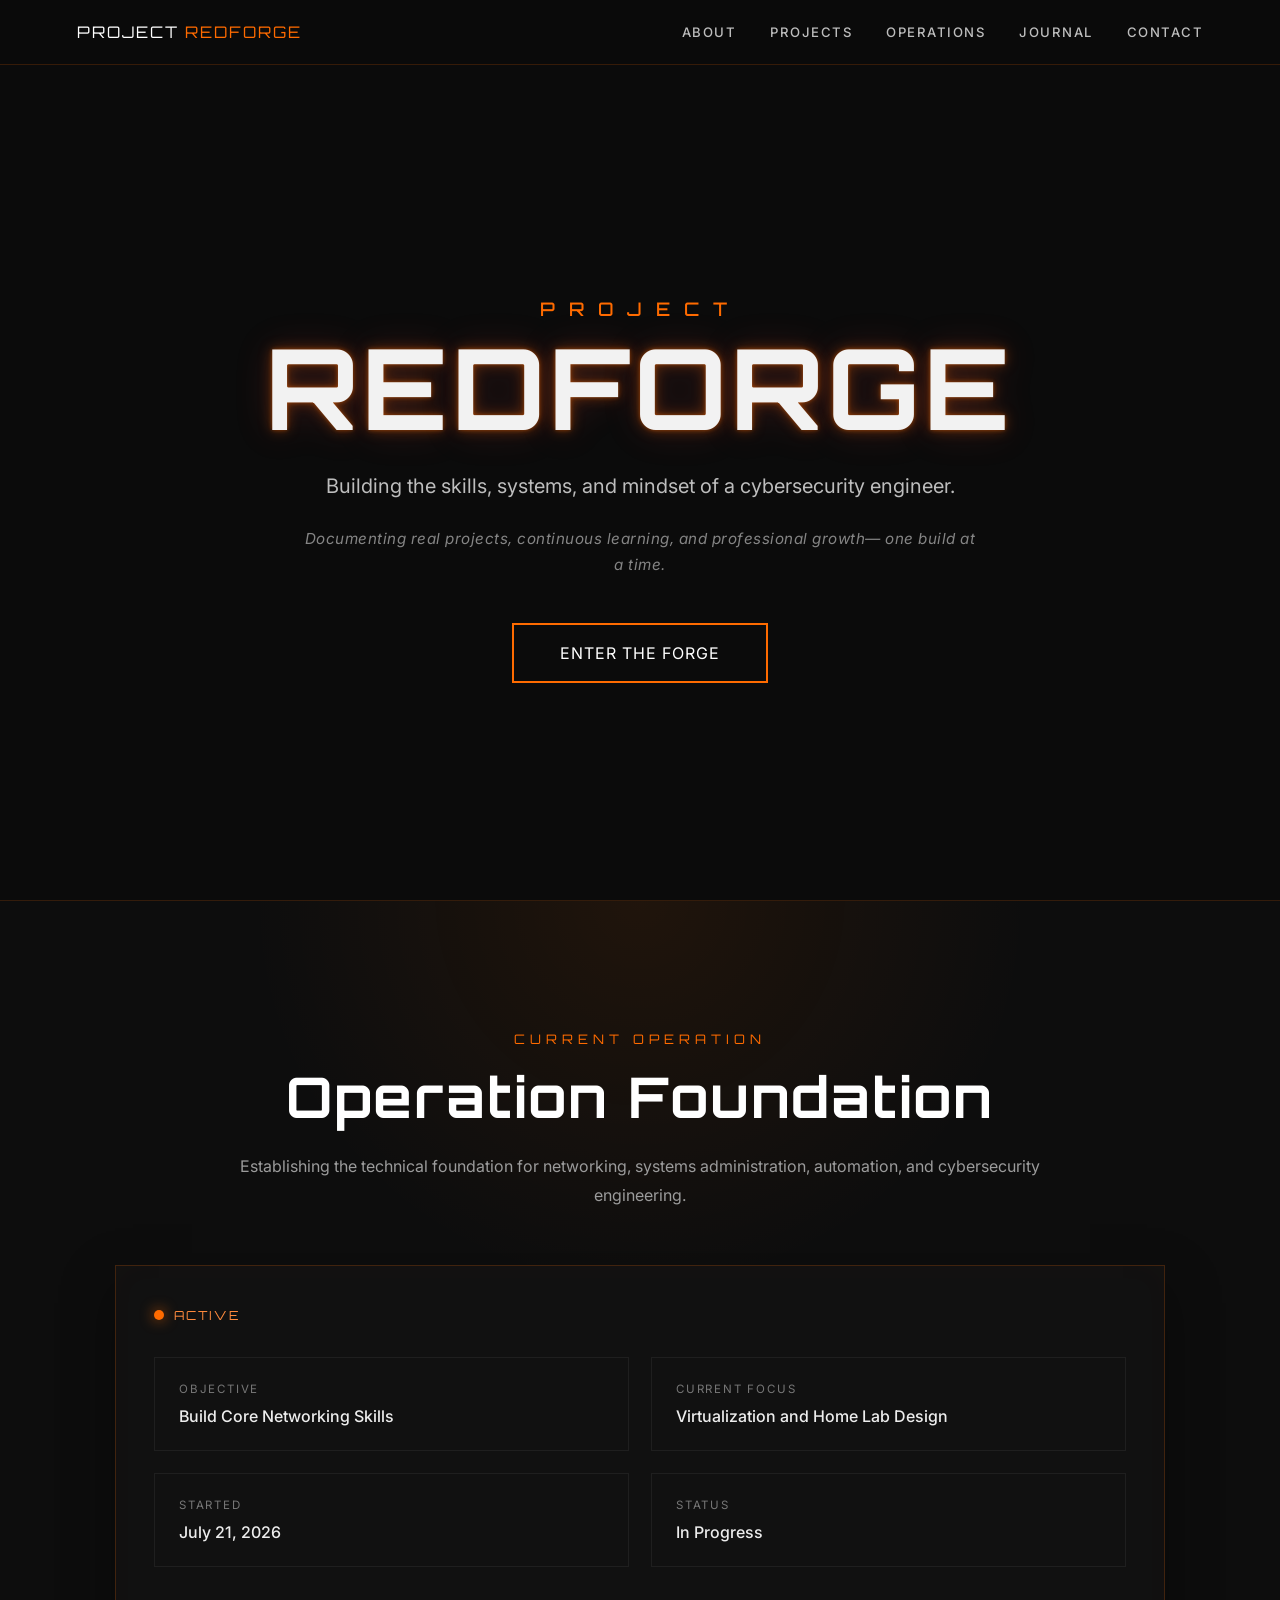
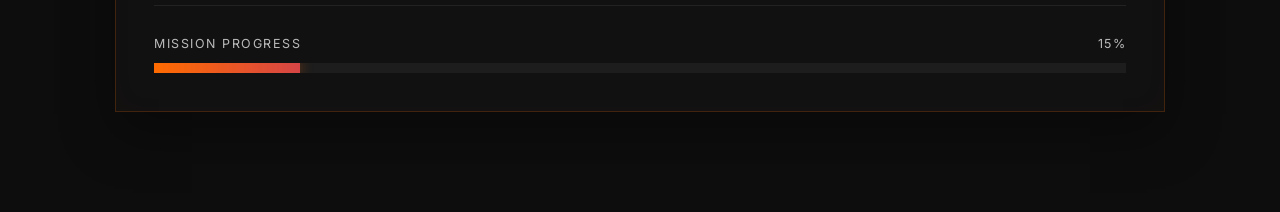
==== index.html @ 74561b8d "version 0.3 - Current Operation section" ====
<!DOCTYPE html>
<html lang="en">

<head>
    <meta charset="UTF-8">

    <meta name="viewport" content="width=device-width, initial-scale=1.0">

    <title>Project RedForge</title>

    <link rel="preconnect" href="https://fonts.googleapis.com">

    <link rel="preconnect" href="https://fonts.gstatic.com" crossorigin>

    <link
        href="https://fonts.googleapis.com/css2?family=Inter:wght@300;400;500;700&family=Orbitron:wght@500;700;900&display=swap"
        rel="stylesheet"
    >

    <link rel="stylesheet" href="style.css">
</head>

<body>

    <nav class="navbar">

        <a class="brand" href="#">
            PROJECT <span>REDFORGE</span>
        </a>

        <div class="nav-links">
            <a href="#about">ABOUT</a>
            <a href="#projects">PROJECTS</a>
            <a href="#operations">OPERATIONS</a>
            <a href="#journal">JOURNAL</a>
            <a href="#contact">CONTACT</a>
        </div>

    </nav>

    <section class="hero">

        <h3>PROJECT</h3>

        <h1>REDFORGE</h1>

        <p class="main-mission">
            Building the skills, systems, and mindset of a cybersecurity engineer.
        </p>

        <p class="sub-mission">
            Documenting real projects, continuous learning, and professional growth—
            one build at a time.
        </p>

        <a class="forge-button" href="#operations">
            ENTER THE FORGE
        </a>

    </section>

    <section class="operations-section" id="operations">

        <div class="section-heading">
            <p class="section-label">CURRENT OPERATION</p>
            <h2>Operation Foundation</h2>
            <p class="section-description">
                Establishing the technical foundation for networking, systems administration,
                automation, and cybersecurity engineering.
            </p>
        </div>

        <div class="operation-card">

            <div class="operation-status">
                <span class="status-dot"></span>
                <span>ACTIVE</span>
            </div>

            <div class="operation-grid">

                <div class="operation-item">
                    <span class="item-label">OBJECTIVE</span>
                    <strong>Build Core Networking Skills</strong>
                </div>

                <div class="operation-item">
                    <span class="item-label">CURRENT FOCUS</span>
                    <strong>Virtualization and Home Lab Design</strong>
                </div>

                <div class="operation-item">
                    <span class="item-label">STARTED</span>
                    <strong>July 21, 2026</strong>
                </div>

                <div class="operation-item">
                    <span class="item-label">STATUS</span>
                    <strong>In Progress</strong>
                </div>

            </div>

            <div class="progress-block">

                <div class="progress-header">
                    <span>MISSION PROGRESS</span>
                    <span>15%</span>
                </div>

                <div class="progress-track">
                    <div class="progress-fill"></div>
                </div>

            </div>

        </div>

    </section>

    <script src="script.js"></script>

</body>

</html>
---- style.css ----
* {
    margin: 0;
    padding: 0;
    box-sizing: border-box;
}

html {
    scroll-behavior: smooth;
}

body {
    background: #0b0b0b;
    color: white;
    font-family: 'Inter', sans-serif;
    overflow-x: hidden;
}

.navbar {
    position: fixed;
    top: 0;
    left: 0;
    width: 100%;
    padding: 22px 6%;
    display: flex;
    justify-content: space-between;
    align-items: center;
    background: rgba(11, 11, 11, 0.88);
    backdrop-filter: blur(14px);
    border-bottom: 1px solid rgba(255, 107, 0, 0.18);
    z-index: 999;
}

.brand {
    color: white;
    font-family: 'Orbitron', sans-serif;
    font-size: 1rem;
    letter-spacing: 2px;
    text-decoration: none;
}

.brand span {
    color: #ff6b00;
}

.nav-links {
    display: flex;
    gap: 34px;
}

.nav-links a {
    color: #bdbdbd;
    font-size: 0.82rem;
    font-weight: 500;
    letter-spacing: 1.5px;
    text-decoration: none;
    transition: color 0.3s ease;
}

.nav-links a:hover {
    color: #ff6b00;
}

.hero {
    min-height: 100vh;
    padding: 120px 20px 40px;
    display: flex;
    flex-direction: column;
    justify-content: center;
    align-items: center;
    text-align: center;
}

.hero h3 {
    margin-bottom: 10px;
    color: #ff6b00;
    font-family: 'Orbitron', sans-serif;
    font-weight: 500;
    letter-spacing: 14px;
}

.hero h1 {
    margin-bottom: 25px;
    color: #f2f2f2;
    font-family: 'Orbitron', sans-serif;
    font-size: clamp(4rem, 10vw, 7rem);
    line-height: 1;
    letter-spacing: 4px;
    text-shadow:
        0 0 4px rgba(255, 107, 0, 0.45),
        0 0 14px rgba(255, 107, 0, 0.35),
        0 0 36px rgba(214, 69, 69, 0.22);
}

.main-mission {
    width: 700px;
    max-width: 90%;
    margin-bottom: 22px;
    color: #bdbdbd;
    font-size: 1.25rem;
    line-height: 1.8;
}

.sub-mission {
    width: 680px;
    max-width: 90%;
    margin-bottom: 45px;
    color: #858585;
    font-size: 0.95rem;
    font-style: italic;
    line-height: 1.7;
    letter-spacing: 0.5px;
}

.forge-button {
    padding: 18px 46px;
    background: transparent;
    border: 2px solid #ff6b00;
    color: white;
    font-size: 1rem;
    letter-spacing: 1px;
    text-decoration: none;
    transition:
        background 0.35s ease,
        color 0.35s ease,
        transform 0.35s ease,
        box-shadow 0.35s ease;
}

.forge-button:hover {
    background: #ff6b00;
    color: black;
    transform: translateY(-3px);
    box-shadow: 0 0 18px rgba(255, 107, 0, 0.45);
}

.hero h3,
.hero h1,
.main-mission,
.sub-mission,
.forge-button {
    opacity: 0;
    transform: translateY(22px);
    animation: fadeInUp 0.8s ease forwards;
}

.hero h3 {
    animation-delay: 0.15s;
}

.hero h1 {
    animation-delay: 0.35s;
}

.main-mission {
    animation-delay: 0.55s;
}

.sub-mission {
    animation-delay: 0.7s;
}

.forge-button {
    animation-delay: 0.85s;
}

.operations-section {
    min-height: 100vh;
    padding: 130px 8% 100px;
    background:
        radial-gradient(circle at top center, rgba(255, 107, 0, 0.08), transparent 35%),
        #0d0d0d;
    border-top: 1px solid rgba(255, 107, 0, 0.16);
}

.section-heading {
    max-width: 800px;
    margin: 0 auto 55px;
    text-align: center;
}

.section-label {
    margin-bottom: 14px;
    color: #ff6b00;
    font-family: 'Orbitron', sans-serif;
    font-size: 0.82rem;
    letter-spacing: 5px;
}

.section-heading h2 {
    margin-bottom: 20px;
    font-family: 'Orbitron', sans-serif;
    font-size: clamp(2rem, 5vw, 3.5rem);
    letter-spacing: 2px;
}

.section-description {
    color: #9b9b9b;
    font-size: 1rem;
    line-height: 1.8;
}

.operation-card {
    max-width: 1050px;
    margin: 0 auto;
    padding: 38px;
    background: rgba(18, 18, 18, 0.92);
    border: 1px solid rgba(255, 107, 0, 0.2);
    box-shadow:
        0 20px 50px rgba(0, 0, 0, 0.35),
        inset 0 0 30px rgba(255, 107, 0, 0.02);
}

.operation-status {
    display: inline-flex;
    align-items: center;
    gap: 10px;
    margin-bottom: 34px;
    color: #ff8a3d;
    font-family: 'Orbitron', sans-serif;
    font-size: 0.78rem;
    letter-spacing: 2px;
}

.status-dot {
    width: 10px;
    height: 10px;
    background: #ff6b00;
    border-radius: 50%;
    box-shadow: 0 0 14px rgba(255, 107, 0, 0.8);
}

.operation-grid {
    display: grid;
    grid-template-columns: repeat(2, 1fr);
    gap: 22px;
    margin-bottom: 38px;
}

.operation-item {
    padding: 24px;
    background: #111111;
    border: 1px solid rgba(255, 255, 255, 0.06);
}

.item-label {
    display: block;
    margin-bottom: 10px;
    color: #777777;
    font-size: 0.72rem;
    letter-spacing: 1.8px;
}

.operation-item strong {
    color: #ededed;
    font-size: 1rem;
    font-weight: 500;
}

.progress-block {
    padding-top: 30px;
    border-top: 1px solid rgba(255, 255, 255, 0.07);
}

.progress-header {
    margin-bottom: 12px;
    display: flex;
    justify-content: space-between;
    color: #bbbbbb;
    font-size: 0.78rem;
    letter-spacing: 1.5px;
}

.progress-track {
    height: 10px;
    background: #1d1d1d;
    overflow: hidden;
}

.progress-fill {
    width: 15%;
    height: 100%;
    background: linear-gradient(90deg, #ff6b00, #d64545);
    box-shadow: 0 0 14px rgba(255, 107, 0, 0.45);
}

@keyframes fadeInUp {
    to {
        opacity: 1;
        transform: translateY(0);
    }
}

@media (max-width: 760px) {
    .navbar {
        padding: 18px 24px;
    }

    .nav-links {
        display: none;
    }

    .hero h3 {
        letter-spacing: 8px;
    }

    .hero h1 {
        font-size: clamp(3rem, 17vw, 5rem);
        letter-spacing: 2px;
    }

    .main-mission {
        font-size: 1.05rem;
    }

    .sub-mission {
        font-size: 0.88rem;
    }

    .operations-section {
        padding: 110px 22px 80px;
    }

    .operation-card {
        padding: 24px;
    }

    .operation-grid {
        grid-template-columns: 1fr;
    }
}
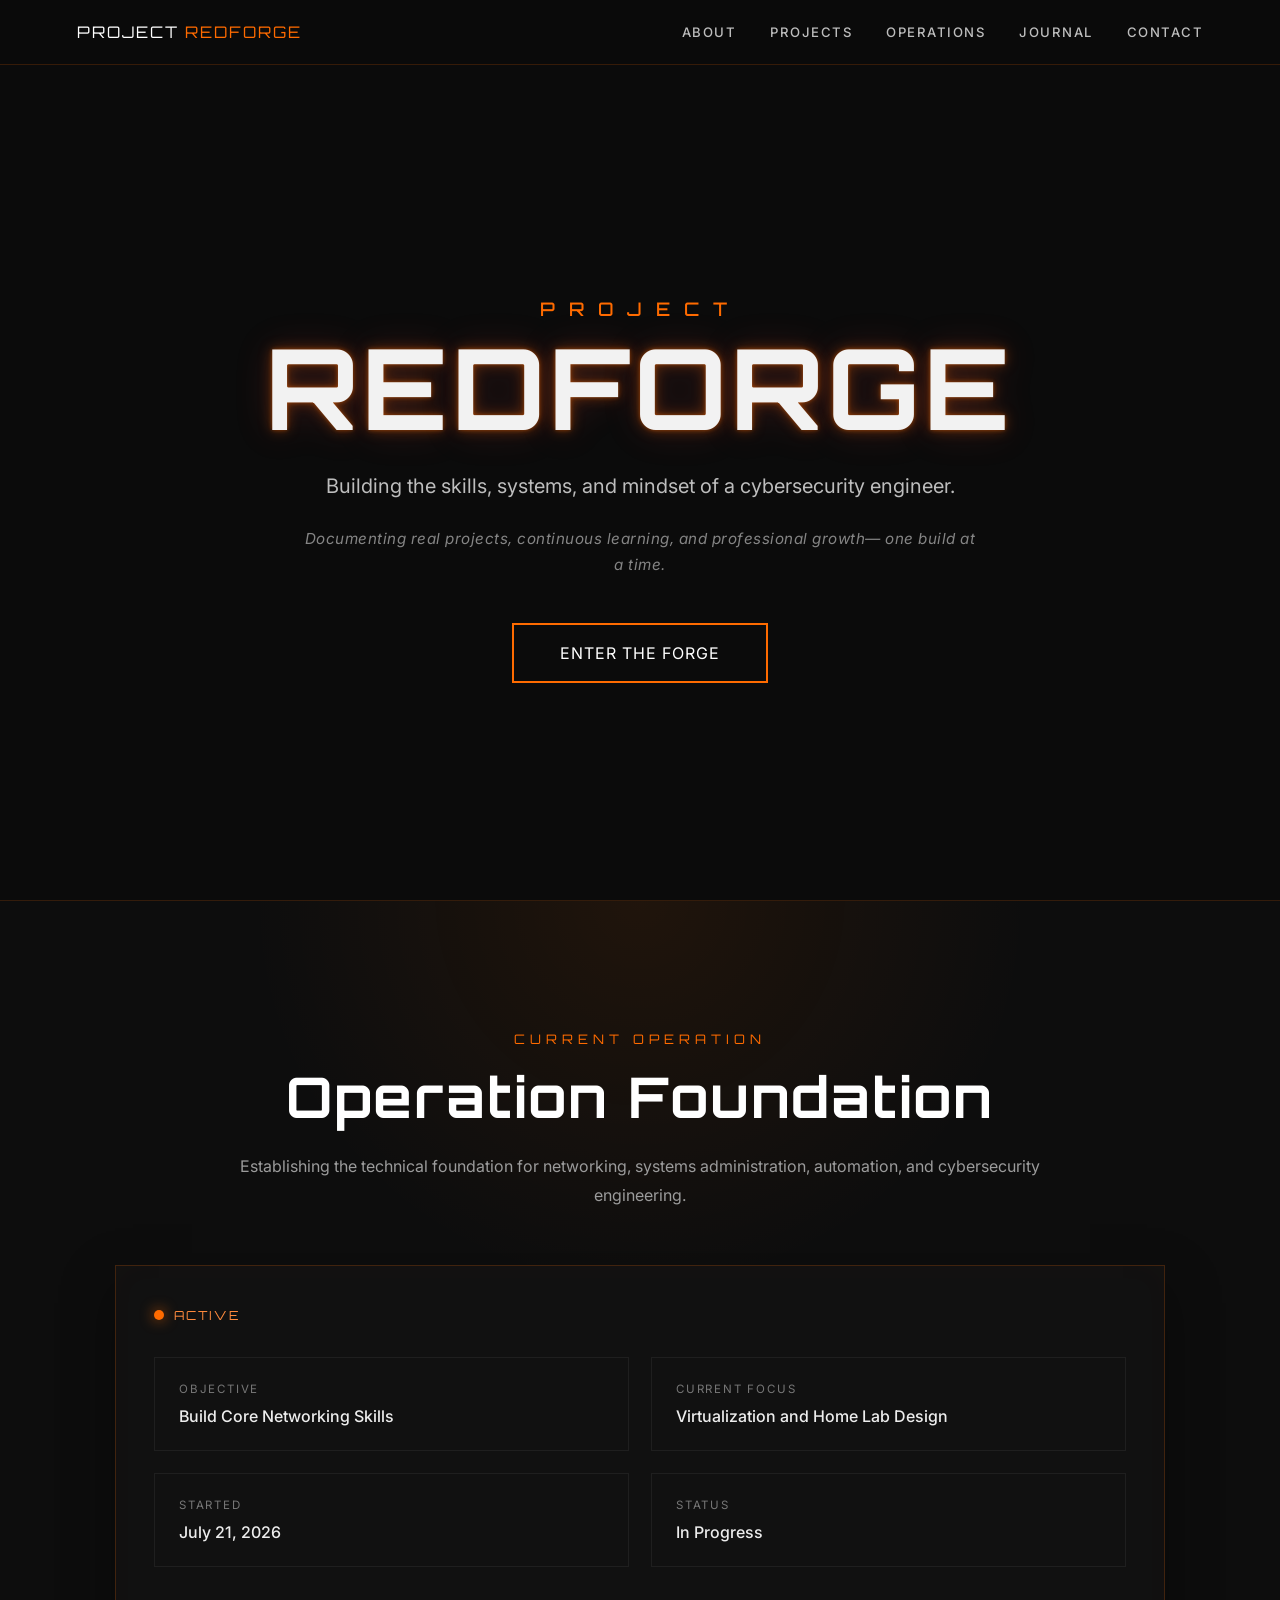
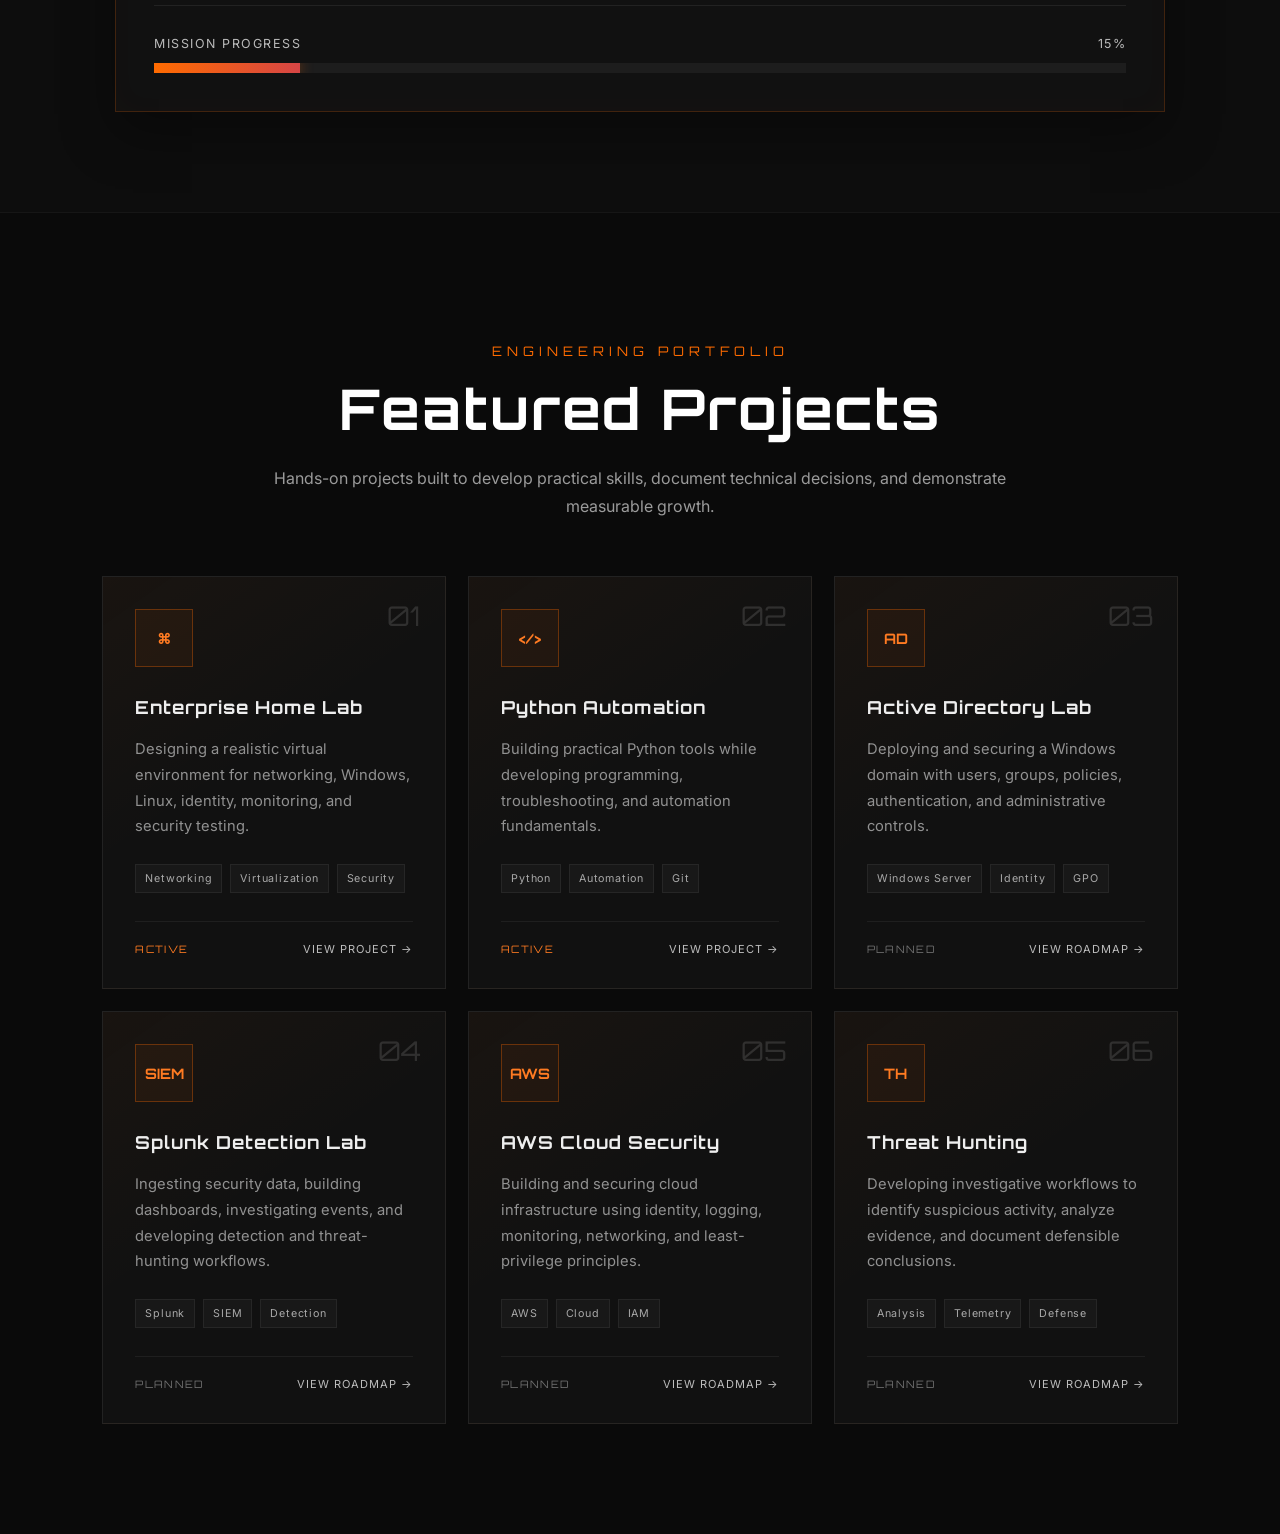
==== commit 8b5da8ed: "version 0.4 - Featured Projects" ====
--- a/index.html
+++ b/index.html
@@ -63,7 +63,9 @@
 
         <div class="section-heading">
             <p class="section-label">CURRENT OPERATION</p>
+
             <h2>Operation Foundation</h2>
+
             <p class="section-description">
                 Establishing the technical foundation for networking, systems administration,
                 automation, and cybersecurity engineering.
@@ -118,6 +120,181 @@
 
     </section>
 
+    <section class="projects-section" id="projects">
+
+        <div class="section-heading">
+            <p class="section-label">ENGINEERING PORTFOLIO</p>
+
+            <h2>Featured Projects</h2>
+
+            <p class="section-description">
+                Hands-on projects built to develop practical skills, document technical
+                decisions, and demonstrate measurable growth.
+            </p>
+        </div>
+
+        <div class="project-grid">
+
+            <article class="project-card">
+
+                <span class="project-number">01</span>
+
+                <div class="project-icon">⌘</div>
+
+                <h3>Enterprise Home Lab</h3>
+
+                <p>
+                    Designing a realistic virtual environment for networking, Windows,
+                    Linux, identity, monitoring, and security testing.
+                </p>
+
+                <div class="project-tags">
+                    <span>Networking</span>
+                    <span>Virtualization</span>
+                    <span>Security</span>
+                </div>
+
+                <div class="project-footer">
+                    <span class="project-status active">ACTIVE</span>
+                    <a href="#">VIEW PROJECT →</a>
+                </div>
+
+            </article>
+
+            <article class="project-card">
+
+                <span class="project-number">02</span>
+
+                <div class="project-icon">&lt;/&gt;</div>
+
+                <h3>Python Automation</h3>
+
+                <p>
+                    Building practical Python tools while developing programming,
+                    troubleshooting, and automation fundamentals.
+                </p>
+
+                <div class="project-tags">
+                    <span>Python</span>
+                    <span>Automation</span>
+                    <span>Git</span>
+                </div>
+
+                <div class="project-footer">
+                    <span class="project-status active">ACTIVE</span>
+                    <a href="#">VIEW PROJECT →</a>
+                </div>
+
+            </article>
+
+            <article class="project-card">
+
+                <span class="project-number">03</span>
+
+                <div class="project-icon">AD</div>
+
+                <h3>Active Directory Lab</h3>
+
+                <p>
+                    Deploying and securing a Windows domain with users, groups,
+                    policies, authentication, and administrative controls.
+                </p>
+
+                <div class="project-tags">
+                    <span>Windows Server</span>
+                    <span>Identity</span>
+                    <span>GPO</span>
+                </div>
+
+                <div class="project-footer">
+                    <span class="project-status planned">PLANNED</span>
+                    <a href="#">VIEW ROADMAP →</a>
+                </div>
+
+            </article>
+
+            <article class="project-card">
+
+                <span class="project-number">04</span>
+
+                <div class="project-icon">SIEM</div>
+
+                <h3>Splunk Detection Lab</h3>
+
+                <p>
+                    Ingesting security data, building dashboards, investigating events,
+                    and developing detection and threat-hunting workflows.
+                </p>
+
+                <div class="project-tags">
+                    <span>Splunk</span>
+                    <span>SIEM</span>
+                    <span>Detection</span>
+                </div>
+
+                <div class="project-footer">
+                    <span class="project-status planned">PLANNED</span>
+                    <a href="#">VIEW ROADMAP →</a>
+                </div>
+
+            </article>
+
+            <article class="project-card">
+
+                <span class="project-number">05</span>
+
+                <div class="project-icon">AWS</div>
+
+                <h3>AWS Cloud Security</h3>
+
+                <p>
+                    Building and securing cloud infrastructure using identity,
+                    logging, monitoring, networking, and least-privilege principles.
+                </p>
+
+                <div class="project-tags">
+                    <span>AWS</span>
+                    <span>Cloud</span>
+                    <span>IAM</span>
+                </div>
+
+                <div class="project-footer">
+                    <span class="project-status planned">PLANNED</span>
+                    <a href="#">VIEW ROADMAP →</a>
+                </div>
+
+            </article>
+
+            <article class="project-card">
+
+                <span class="project-number">06</span>
+
+                <div class="project-icon">TH</div>
+
+                <h3>Threat Hunting</h3>
+
+                <p>
+                    Developing investigative workflows to identify suspicious activity,
+                    analyze evidence, and document defensible conclusions.
+                </p>
+
+                <div class="project-tags">
+                    <span>Analysis</span>
+                    <span>Telemetry</span>
+                    <span>Defense</span>
+                </div>
+
+                <div class="project-footer">
+                    <span class="project-status planned">PLANNED</span>
+                    <a href="#">VIEW ROADMAP →</a>
+                </div>
+
+            </article>
+
+        </div>
+
+    </section>
+
     <script src="script.js"></script>
 
 </body>
--- a/style.css
+++ b/style.css
@@ -327,4 +327,171 @@
     .operation-grid {
         grid-template-columns: 1fr;
     }
+}.projects-section {
+    min-height: 100vh;
+    padding: 130px 8% 110px;
+    background: #0a0a0a;
+    border-top: 1px solid rgba(255, 255, 255, 0.05);
+}
+
+.project-grid {
+    max-width: 1250px;
+    margin: 0 auto;
+    display: grid;
+    grid-template-columns: repeat(3, 1fr);
+    gap: 22px;
+}
+
+.project-card {
+    position: relative;
+    min-height: 390px;
+    padding: 32px;
+    display: flex;
+    flex-direction: column;
+    background:
+        linear-gradient(
+            145deg,
+            rgba(255, 107, 0, 0.035),
+            transparent 45%
+        ),
+        #111111;
+    border: 1px solid rgba(255, 255, 255, 0.07);
+    overflow: hidden;
+    transition:
+        transform 0.35s ease,
+        border-color 0.35s ease,
+        box-shadow 0.35s ease;
+}
+
+.project-card::before {
+    content: "";
+    position: absolute;
+    top: 0;
+    left: 0;
+    width: 0;
+    height: 2px;
+    background: linear-gradient(90deg, #ff6b00, #d64545);
+    transition: width 0.4s ease;
+}
+
+.project-card:hover {
+    transform: translateY(-7px);
+    border-color: rgba(255, 107, 0, 0.32);
+    box-shadow: 0 24px 55px rgba(0, 0, 0, 0.38);
+}
+
+.project-card:hover::before {
+    width: 100%;
+}
+
+.project-number {
+    position: absolute;
+    top: 22px;
+    right: 24px;
+    color: rgba(255, 255, 255, 0.13);
+    font-family: 'Orbitron', sans-serif;
+    font-size: 1.7rem;
+}
+
+.project-icon {
+    width: 58px;
+    height: 58px;
+    margin-bottom: 28px;
+    display: flex;
+    justify-content: center;
+    align-items: center;
+    color: #ff7b22;
+    font-family: 'Orbitron', sans-serif;
+    font-size: 0.9rem;
+    font-weight: 700;
+    border: 1px solid rgba(255, 107, 0, 0.32);
+    background: rgba(255, 107, 0, 0.055);
+}
+
+.project-card h3 {
+    margin-bottom: 16px;
+    color: #eeeeee;
+    font-family: 'Orbitron', sans-serif;
+    font-size: 1.12rem;
+    line-height: 1.45;
+    letter-spacing: 1px;
+}
+
+.project-card p {
+    margin-bottom: 24px;
+    color: #919191;
+    font-size: 0.92rem;
+    line-height: 1.75;
+}
+
+.project-tags {
+    margin-bottom: 28px;
+    display: flex;
+    flex-wrap: wrap;
+    gap: 8px;
+}
+
+.project-tags span {
+    padding: 7px 9px;
+    color: #a9a9a9;
+    background: #181818;
+    border: 1px solid rgba(255, 255, 255, 0.06);
+    font-size: 0.67rem;
+    letter-spacing: 0.8px;
+}
+
+.project-footer {
+    margin-top: auto;
+    padding-top: 20px;
+    display: flex;
+    justify-content: space-between;
+    align-items: center;
+    border-top: 1px solid rgba(255, 255, 255, 0.06);
+}
+
+.project-status {
+    font-family: 'Orbitron', sans-serif;
+    font-size: 0.64rem;
+    letter-spacing: 1.3px;
+}
+
+.project-status.active {
+    color: #ff7b22;
+}
+
+.project-status.planned {
+    color: #707070;
+}
+
+.project-footer a {
+    color: #bdbdbd;
+    font-size: 0.69rem;
+    letter-spacing: 1px;
+    text-decoration: none;
+    transition: color 0.3s ease;
+}
+
+.project-footer a:hover {
+    color: #ff6b00;
+}
+
+@media (max-width: 1050px) {
+    .project-grid {
+        grid-template-columns: repeat(2, 1fr);
+    }
+}
+
+@media (max-width: 680px) {
+    .projects-section {
+        padding: 105px 22px 80px;
+    }
+
+    .project-grid {
+        grid-template-columns: 1fr;
+    }
+
+    .project-card {
+        min-height: 360px;
+        padding: 27px;
+    }
 }
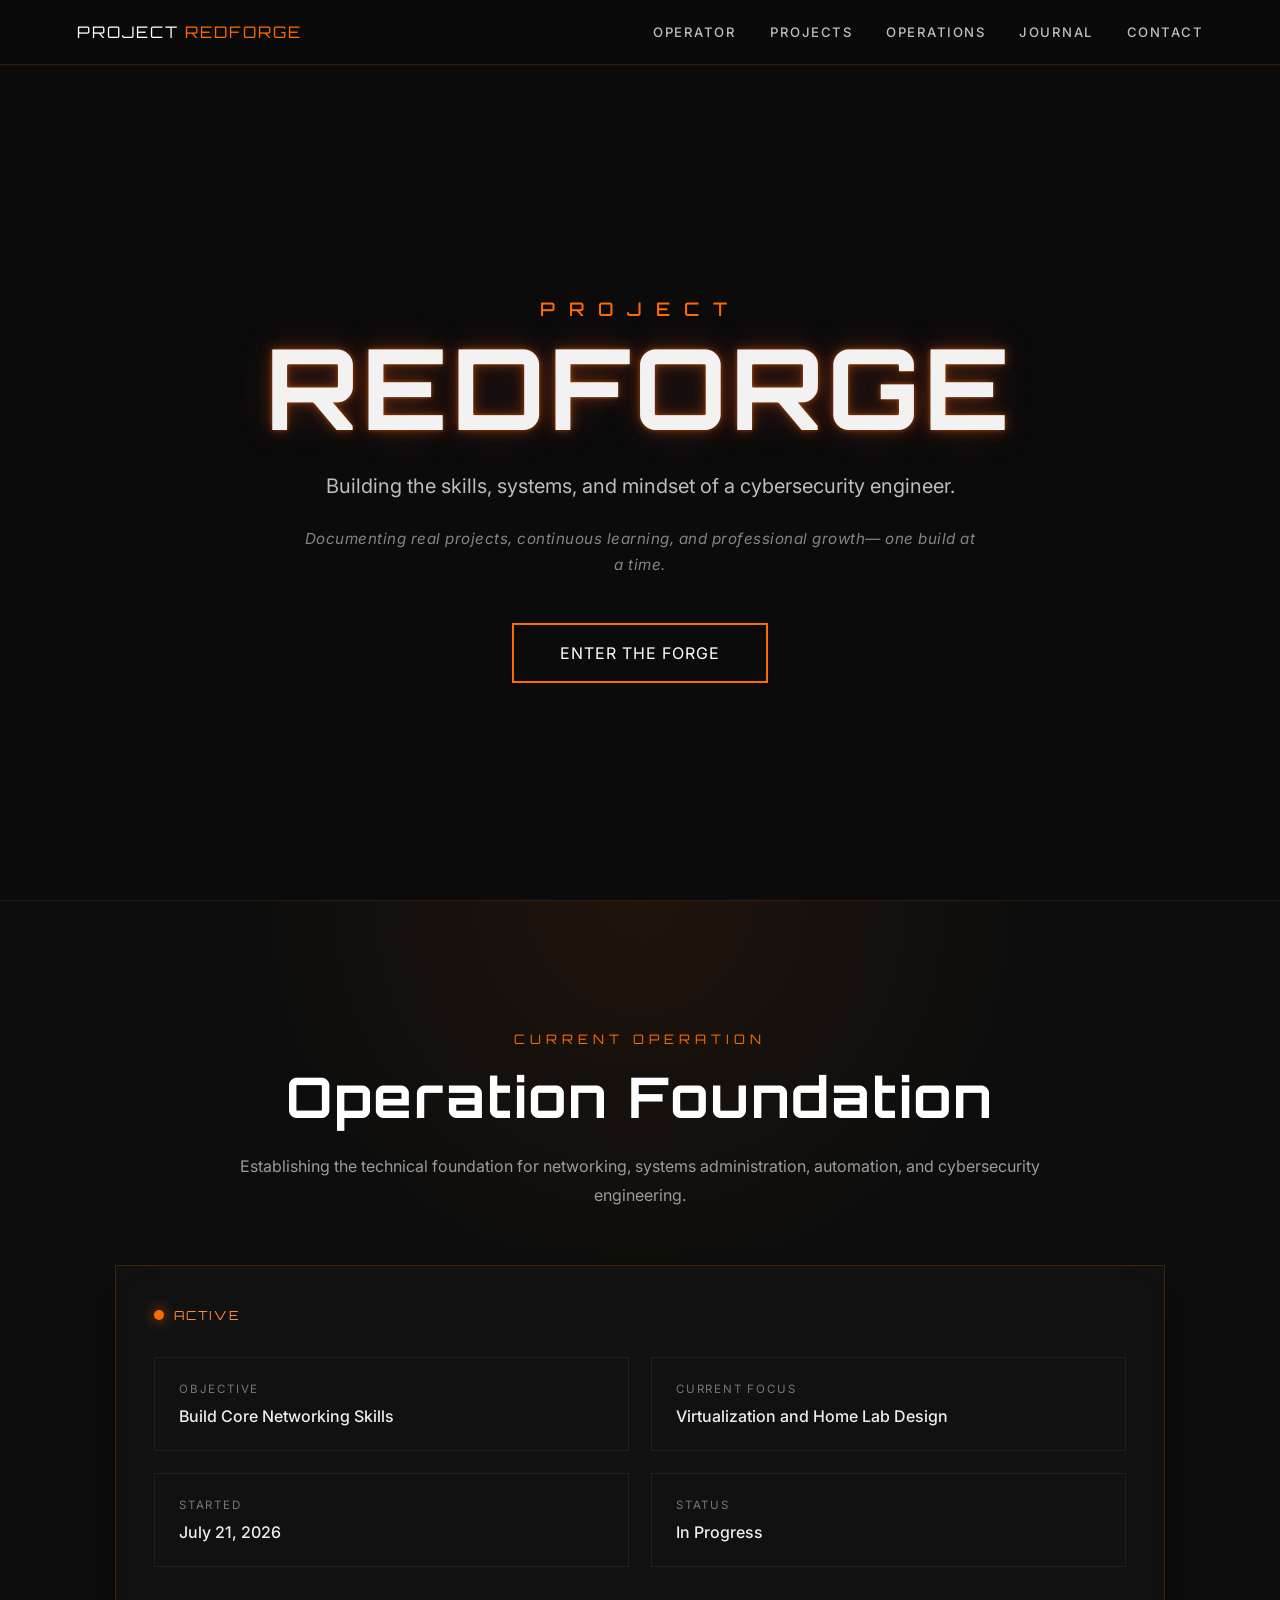
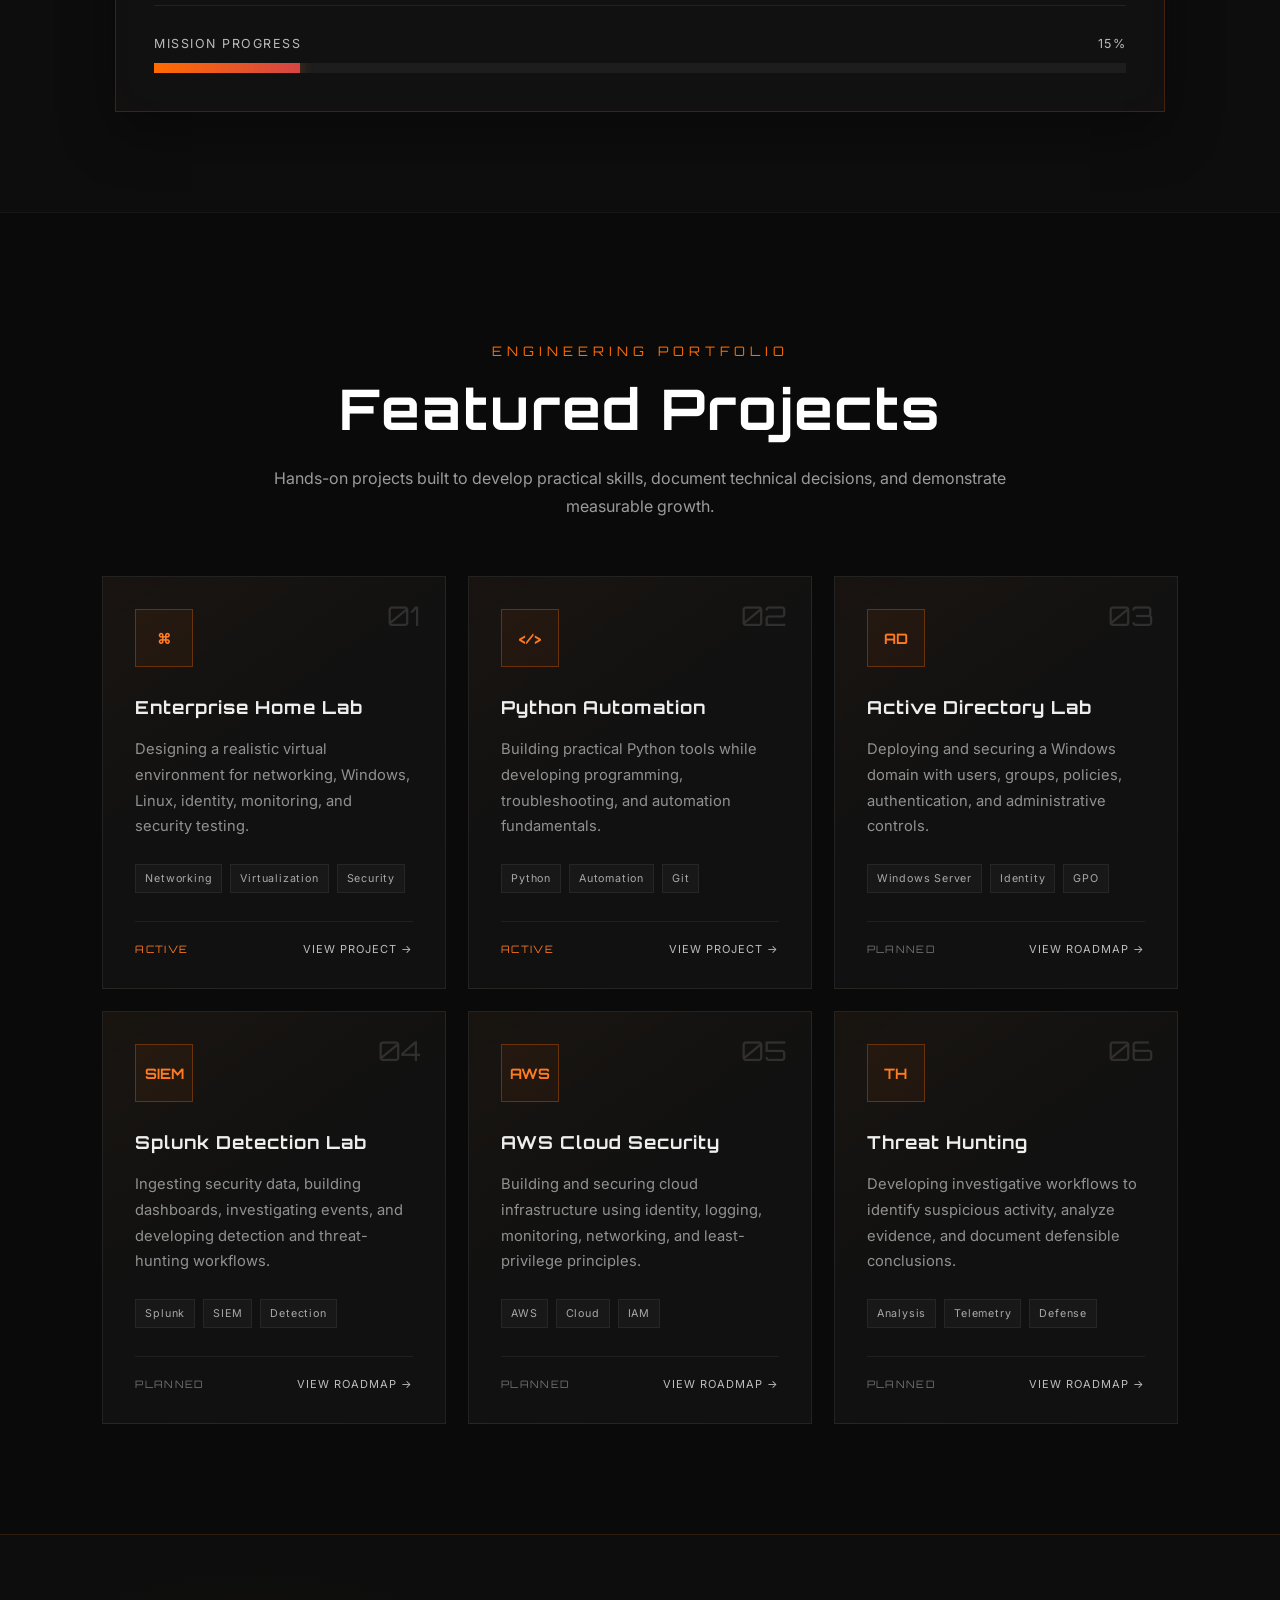
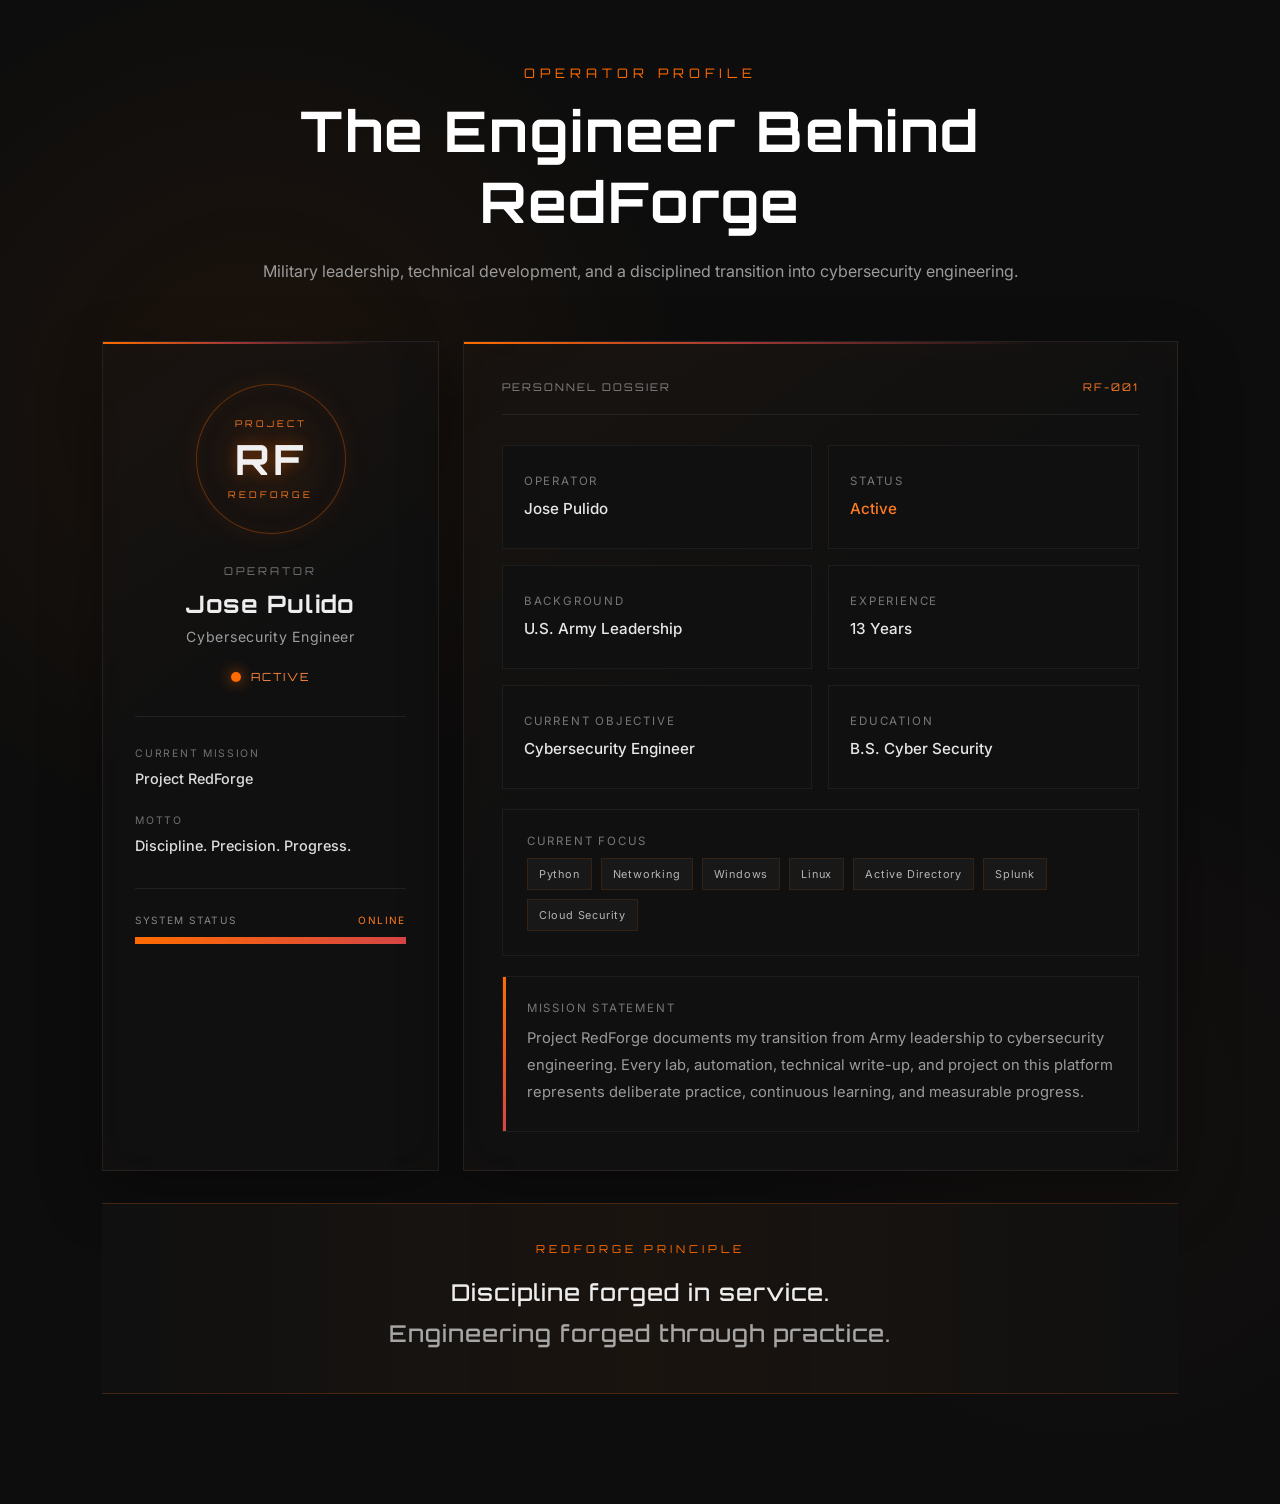
==== commit 48fc74fd: "feat: add operator profile dashboard" ====
--- a/index.html
+++ b/index.html
@@ -29,7 +29,7 @@
         </a>
 
         <div class="nav-links">
-            <a href="#about">ABOUT</a>
+            <a href="#operator">OPERATOR</a>
             <a href="#projects">PROJECTS</a>
             <a href="#operations">OPERATIONS</a>
             <a href="#journal">JOURNAL</a>
@@ -295,6 +295,156 @@
 
     </section>
 
+    <section class="operator-section" id="operator">
+
+        <div class="section-heading">
+            <p class="section-label">OPERATOR PROFILE</p>
+
+            <h2>The Engineer Behind RedForge</h2>
+
+            <p class="section-description">
+                Military leadership, technical development, and a disciplined transition
+                into cybersecurity engineering.
+            </p>
+        </div>
+
+        <div class="operator-dashboard">
+
+            <aside class="operator-identity">
+
+                <div class="operator-emblem">
+                    <span class="emblem-project">PROJECT</span>
+                    <strong>RF</strong>
+                    <span class="emblem-name">REDFORGE</span>
+                </div>
+
+                <p class="operator-designation">OPERATOR</p>
+
+                <h3>Jose Pulido</h3>
+
+                <p class="operator-role">
+                    Cybersecurity Engineer
+                </p>
+
+                <div class="operator-active-status">
+                    <span class="status-dot"></span>
+                    <span>ACTIVE</span>
+                </div>
+
+                <div class="identity-divider"></div>
+
+                <div class="identity-detail">
+                    <span>CURRENT MISSION</span>
+                    <strong>Project RedForge</strong>
+                </div>
+
+                <div class="identity-detail">
+                    <span>MOTTO</span>
+                    <strong>Discipline. Precision. Progress.</strong>
+                </div>
+
+                <div class="system-status">
+
+                    <div class="system-status-header">
+                        <span>SYSTEM STATUS</span>
+                        <span>ONLINE</span>
+                    </div>
+
+                    <div class="system-status-track">
+                        <div class="system-status-fill"></div>
+                    </div>
+
+                </div>
+
+            </aside>
+
+            <div class="operator-dossier">
+
+                <div class="dossier-header">
+                    <span>PERSONNEL DOSSIER</span>
+                    <span>RF-001</span>
+                </div>
+
+                <div class="dossier-grid">
+
+                    <div class="dossier-item">
+                        <span class="item-label">OPERATOR</span>
+                        <strong>Jose Pulido</strong>
+                    </div>
+
+                    <div class="dossier-item">
+                        <span class="item-label">STATUS</span>
+                        <strong class="active-text">Active</strong>
+                    </div>
+
+                    <div class="dossier-item">
+                        <span class="item-label">BACKGROUND</span>
+                        <strong>U.S. Army Leadership</strong>
+                    </div>
+
+                    <div class="dossier-item">
+                        <span class="item-label">EXPERIENCE</span>
+                        <strong>13 Years</strong>
+                    </div>
+
+                    <div class="dossier-item">
+                        <span class="item-label">CURRENT OBJECTIVE</span>
+                        <strong>Cybersecurity Engineer</strong>
+                    </div>
+
+                    <div class="dossier-item">
+                        <span class="item-label">EDUCATION</span>
+                        <strong>B.S. Cyber Security</strong>
+                    </div>
+
+                </div>
+
+                <div class="operator-focus">
+
+                    <span class="item-label">CURRENT FOCUS</span>
+
+                    <div class="focus-tags">
+                        <span>Python</span>
+                        <span>Networking</span>
+                        <span>Windows</span>
+                        <span>Linux</span>
+                        <span>Active Directory</span>
+                        <span>Splunk</span>
+                        <span>Cloud Security</span>
+                    </div>
+
+                </div>
+
+                <div class="mission-statement">
+
+                    <span class="item-label">MISSION STATEMENT</span>
+
+                    <p>
+                        Project RedForge documents my transition from Army leadership
+                        to cybersecurity engineering. Every lab, automation, technical
+                        write-up, and project on this platform represents deliberate
+                        practice, continuous learning, and measurable progress.
+                    </p>
+
+                </div>
+
+            </div>
+
+        </div>
+
+        <div class="redforge-principle">
+
+            <p>REDFORGE PRINCIPLE</p>
+
+            <h3>
+                Discipline forged in service.
+                <span>Engineering forged through practice.</span>
+            </h3>
+
+        </div>
+
+    </section>
+
     <script src="script.js"></script>
 
 </body>
--- a/style.css
+++ b/style.css
@@ -14,6 +14,14 @@
     font-family: 'Inter', sans-serif;
     overflow-x: hidden;
 }
+
+section {
+    scroll-margin-top: 78px;
+}
+
+/* ================================
+   NAVIGATION
+================================ */
 
 .navbar {
     position: fixed;
@@ -59,6 +67,10 @@
 .nav-links a:hover {
     color: #ff6b00;
 }
+
+/* ================================
+   HERO
+================================ */
 
 .hero {
     min-height: 100vh;
@@ -163,40 +175,60 @@
     animation-delay: 0.85s;
 }
 
+/* ================================
+   SHARED SECTION STYLES
+================================ */
+
+.section-heading {
+    max-width: 800px;
+    margin: 0 auto 55px;
+    text-align: center;
+}
+
+.section-label {
+    margin-bottom: 14px;
+    color: #ff6b00;
+    font-family: 'Orbitron', sans-serif;
+    font-size: 0.82rem;
+    letter-spacing: 5px;
+}
+
+.section-heading h2 {
+    margin-bottom: 20px;
+    font-family: 'Orbitron', sans-serif;
+    font-size: clamp(2rem, 5vw, 3.5rem);
+    letter-spacing: 2px;
+}
+
+.section-description {
+    color: #9b9b9b;
+    font-size: 1rem;
+    line-height: 1.8;
+}
+
+.item-label {
+    display: block;
+    margin-bottom: 10px;
+    color: #777777;
+    font-size: 0.72rem;
+    letter-spacing: 1.8px;
+}
+
+/* ================================
+   CURRENT OPERATION
+================================ */
+
 .operations-section {
     min-height: 100vh;
     padding: 130px 8% 100px;
     background:
-        radial-gradient(circle at top center, rgba(255, 107, 0, 0.08), transparent 35%),
+        radial-gradient(
+            circle at top center,
+            rgba(255, 107, 0, 0.08),
+            transparent 35%
+        ),
         #0d0d0d;
     border-top: 1px solid rgba(255, 107, 0, 0.16);
-}
-
-.section-heading {
-    max-width: 800px;
-    margin: 0 auto 55px;
-    text-align: center;
-}
-
-.section-label {
-    margin-bottom: 14px;
-    color: #ff6b00;
-    font-family: 'Orbitron', sans-serif;
-    font-size: 0.82rem;
-    letter-spacing: 5px;
-}
-
-.section-heading h2 {
-    margin-bottom: 20px;
-    font-family: 'Orbitron', sans-serif;
-    font-size: clamp(2rem, 5vw, 3.5rem);
-    letter-spacing: 2px;
-}
-
-.section-description {
-    color: #9b9b9b;
-    font-size: 1rem;
-    line-height: 1.8;
 }
 
 .operation-card {
@@ -224,6 +256,7 @@
 .status-dot {
     width: 10px;
     height: 10px;
+    flex-shrink: 0;
     background: #ff6b00;
     border-radius: 50%;
     box-shadow: 0 0 14px rgba(255, 107, 0, 0.8);
@@ -242,14 +275,6 @@
     border: 1px solid rgba(255, 255, 255, 0.06);
 }
 
-.item-label {
-    display: block;
-    margin-bottom: 10px;
-    color: #777777;
-    font-size: 0.72rem;
-    letter-spacing: 1.8px;
-}
-
 .operation-item strong {
     color: #ededed;
     font-size: 1rem;
@@ -283,51 +308,11 @@
     box-shadow: 0 0 14px rgba(255, 107, 0, 0.45);
 }
 
-@keyframes fadeInUp {
-    to {
-        opacity: 1;
-        transform: translateY(0);
-    }
-}
-
-@media (max-width: 760px) {
-    .navbar {
-        padding: 18px 24px;
-    }
-
-    .nav-links {
-        display: none;
-    }
-
-    .hero h3 {
-        letter-spacing: 8px;
-    }
-
-    .hero h1 {
-        font-size: clamp(3rem, 17vw, 5rem);
-        letter-spacing: 2px;
-    }
-
-    .main-mission {
-        font-size: 1.05rem;
-    }
-
-    .sub-mission {
-        font-size: 0.88rem;
-    }
-
-    .operations-section {
-        padding: 110px 22px 80px;
-    }
-
-    .operation-card {
-        padding: 24px;
-    }
-
-    .operation-grid {
-        grid-template-columns: 1fr;
-    }
-}.projects-section {
+/* ================================
+   FEATURED PROJECTS
+================================ */
+
+.projects-section {
     min-height: 100vh;
     padding: 130px 8% 110px;
     background: #0a0a0a;
@@ -475,10 +460,464 @@
     color: #ff6b00;
 }
 
+/* ================================
+   OPERATOR PROFILE
+================================ */
+
+.operator-section {
+    min-height: 100vh;
+    padding: 130px 8% 110px;
+    background:
+        radial-gradient(
+            circle at 20% 30%,
+            rgba(255, 107, 0, 0.065),
+            transparent 30%
+        ),
+        radial-gradient(
+            circle at 85% 75%,
+            rgba(214, 69, 69, 0.035),
+            transparent 25%
+        ),
+        #0d0d0d;
+    border-top: 1px solid rgba(255, 107, 0, 0.14);
+}
+
+.operator-dashboard {
+    max-width: 1180px;
+    margin: 0 auto;
+    display: grid;
+    grid-template-columns: minmax(280px, 0.8fr) minmax(0, 1.7fr);
+    gap: 24px;
+}
+
+.operator-identity,
+.operator-dossier {
+    position: relative;
+    background:
+        linear-gradient(
+            145deg,
+            rgba(255, 107, 0, 0.035),
+            transparent 42%
+        ),
+        rgba(17, 17, 17, 0.96);
+    border: 1px solid rgba(255, 255, 255, 0.07);
+    box-shadow:
+        0 22px 55px rgba(0, 0, 0, 0.34),
+        inset 0 0 35px rgba(255, 107, 0, 0.018);
+    overflow: hidden;
+}
+
+.operator-identity::before,
+.operator-dossier::before {
+    content: "";
+    position: absolute;
+    top: 0;
+    left: 0;
+    width: 100%;
+    height: 2px;
+    background: linear-gradient(
+        90deg,
+        #ff6b00,
+        rgba(214, 69, 69, 0.7),
+        transparent 80%
+    );
+}
+
+.operator-identity {
+    padding: 38px 32px;
+    text-align: center;
+}
+
+.operator-emblem {
+    width: 150px;
+    height: 150px;
+    margin: 4px auto 30px;
+    display: flex;
+    flex-direction: column;
+    justify-content: center;
+    align-items: center;
+    border: 1px solid rgba(255, 107, 0, 0.34);
+    border-radius: 50%;
+    background:
+        radial-gradient(
+            circle,
+            rgba(255, 107, 0, 0.09),
+            rgba(255, 107, 0, 0.015) 58%,
+            transparent 60%
+        );
+    box-shadow:
+        0 0 25px rgba(255, 107, 0, 0.08),
+        inset 0 0 25px rgba(255, 107, 0, 0.05);
+    transition:
+        transform 0.35s ease,
+        border-color 0.35s ease,
+        box-shadow 0.35s ease;
+}
+
+.operator-emblem:hover {
+    transform: scale(1.035);
+    border-color: rgba(255, 107, 0, 0.62);
+    box-shadow:
+        0 0 30px rgba(255, 107, 0, 0.14),
+        inset 0 0 30px rgba(255, 107, 0, 0.07);
+}
+
+.operator-emblem strong {
+    margin: 4px 0;
+    color: #f0f0f0;
+    font-family: 'Orbitron', sans-serif;
+    font-size: 2.6rem;
+    letter-spacing: 4px;
+    text-shadow: 0 0 14px rgba(255, 107, 0, 0.35);
+}
+
+.emblem-project,
+.emblem-name {
+    color: #ff7b22;
+    font-family: 'Orbitron', sans-serif;
+    font-size: 0.57rem;
+    letter-spacing: 3px;
+}
+
+.operator-designation {
+    margin-bottom: 11px;
+    color: #777777;
+    font-family: 'Orbitron', sans-serif;
+    font-size: 0.67rem;
+    letter-spacing: 3px;
+}
+
+.operator-identity h3 {
+    margin-bottom: 9px;
+    color: #eeeeee;
+    font-family: 'Orbitron', sans-serif;
+    font-size: 1.5rem;
+    letter-spacing: 1.2px;
+}
+
+.operator-role {
+    margin-bottom: 21px;
+    color: #9d9d9d;
+    font-size: 0.88rem;
+    letter-spacing: 0.7px;
+}
+
+.operator-active-status {
+    display: inline-flex;
+    align-items: center;
+    gap: 10px;
+    color: #ff8a3d;
+    font-family: 'Orbitron', sans-serif;
+    font-size: 0.7rem;
+    letter-spacing: 2px;
+}
+
+.identity-divider {
+    width: 100%;
+    height: 1px;
+    margin: 30px 0;
+    background: rgba(255, 255, 255, 0.07);
+}
+
+.identity-detail {
+    margin-bottom: 24px;
+    text-align: left;
+}
+
+.identity-detail span {
+    display: block;
+    margin-bottom: 8px;
+    color: #707070;
+    font-size: 0.65rem;
+    letter-spacing: 1.7px;
+}
+
+.identity-detail strong {
+    color: #dddddd;
+    font-size: 0.9rem;
+    font-weight: 500;
+    line-height: 1.5;
+}
+
+.system-status {
+    margin-top: 32px;
+    padding-top: 25px;
+    border-top: 1px solid rgba(255, 255, 255, 0.07);
+}
+
+.system-status-header {
+    margin-bottom: 11px;
+    display: flex;
+    justify-content: space-between;
+    color: #888888;
+    font-size: 0.63rem;
+    letter-spacing: 1.4px;
+}
+
+.system-status-header span:last-child {
+    color: #ff7b22;
+}
+
+.system-status-track {
+    height: 7px;
+    background: #1b1b1b;
+    overflow: hidden;
+}
+
+.system-status-fill {
+    width: 100%;
+    height: 100%;
+    background: linear-gradient(90deg, #ff6b00, #d64545);
+    box-shadow: 0 0 12px rgba(255, 107, 0, 0.4);
+}
+
+.operator-dossier {
+    padding: 38px;
+}
+
+.dossier-header {
+    margin-bottom: 30px;
+    padding-bottom: 20px;
+    display: flex;
+    justify-content: space-between;
+    align-items: center;
+    border-bottom: 1px solid rgba(255, 255, 255, 0.07);
+    color: #858585;
+    font-family: 'Orbitron', sans-serif;
+    font-size: 0.66rem;
+    letter-spacing: 2px;
+}
+
+.dossier-header span:last-child {
+    color: #ff7b22;
+}
+
+.dossier-grid {
+    display: grid;
+    grid-template-columns: repeat(2, minmax(0, 1fr));
+    gap: 16px;
+}
+
+.dossier-item {
+    min-height: 104px;
+    padding: 21px;
+    display: flex;
+    flex-direction: column;
+    justify-content: center;
+    background: #101010;
+    border: 1px solid rgba(255, 255, 255, 0.055);
+    transition:
+        transform 0.3s ease,
+        border-color 0.3s ease,
+        background 0.3s ease;
+}
+
+.dossier-item:hover {
+    transform: translateY(-3px);
+    background: #121212;
+    border-color: rgba(255, 107, 0, 0.22);
+}
+
+.dossier-item strong {
+    color: #e7e7e7;
+    font-size: 0.95rem;
+    font-weight: 500;
+    line-height: 1.5;
+}
+
+.dossier-item .active-text {
+    color: #ff7b22;
+}
+
+.operator-focus,
+.mission-statement {
+    margin-top: 20px;
+    padding: 24px;
+    background: #101010;
+    border: 1px solid rgba(255, 255, 255, 0.055);
+}
+
+.focus-tags {
+    display: flex;
+    flex-wrap: wrap;
+    gap: 9px;
+}
+
+.focus-tags span {
+    padding: 8px 11px;
+    color: #b5b5b5;
+    background: #181818;
+    border: 1px solid rgba(255, 107, 0, 0.12);
+    font-size: 0.68rem;
+    letter-spacing: 0.8px;
+    transition:
+        color 0.3s ease,
+        border-color 0.3s ease,
+        transform 0.3s ease,
+        box-shadow 0.3s ease;
+}
+
+.focus-tags span:hover {
+    color: #ff8a3d;
+    transform: translateY(-2px);
+    border-color: rgba(255, 107, 0, 0.36);
+    box-shadow: 0 8px 18px rgba(0, 0, 0, 0.25);
+}
+
+.mission-statement {
+    position: relative;
+    overflow: hidden;
+}
+
+.mission-statement::before {
+    content: "";
+    position: absolute;
+    top: 0;
+    left: 0;
+    width: 3px;
+    height: 100%;
+    background: linear-gradient(#ff6b00, #d64545);
+}
+
+.mission-statement p {
+    color: #9b9b9b;
+    font-size: 0.92rem;
+    line-height: 1.85;
+}
+
+.redforge-principle {
+    max-width: 1180px;
+    margin: 32px auto 0;
+    padding: 38px 30px;
+    position: relative;
+    text-align: center;
+    background:
+        linear-gradient(
+            90deg,
+            transparent,
+            rgba(255, 107, 0, 0.045),
+            transparent
+        ),
+        #101010;
+    border-top: 1px solid rgba(255, 107, 0, 0.22);
+    border-bottom: 1px solid rgba(255, 107, 0, 0.22);
+}
+
+.redforge-principle p {
+    margin-bottom: 16px;
+    color: #ff6b00;
+    font-family: 'Orbitron', sans-serif;
+    font-size: 0.68rem;
+    letter-spacing: 4px;
+}
+
+.redforge-principle h3 {
+    color: #ededed;
+    font-family: 'Orbitron', sans-serif;
+    font-size: clamp(1rem, 2.5vw, 1.45rem);
+    font-weight: 500;
+    line-height: 1.8;
+    letter-spacing: 1px;
+}
+
+.redforge-principle h3 span {
+    display: block;
+    color: #a6a6a6;
+}
+
+/* ================================
+   ANIMATIONS
+================================ */
+
+@keyframes fadeInUp {
+    to {
+        opacity: 1;
+        transform: translateY(0);
+    }
+}
+
+/* ================================
+   RESPONSIVE DESIGN
+================================ */
+
 @media (max-width: 1050px) {
     .project-grid {
         grid-template-columns: repeat(2, 1fr);
     }
+
+    .operator-dashboard {
+        grid-template-columns: minmax(250px, 0.75fr) minmax(0, 1.25fr);
+    }
+}
+
+@media (max-width: 880px) {
+    .operator-dashboard {
+        grid-template-columns: 1fr;
+    }
+
+    .operator-identity {
+        max-width: none;
+    }
+}
+
+@media (max-width: 760px) {
+    .navbar {
+        padding: 18px 24px;
+    }
+
+    .nav-links {
+        display: none;
+    }
+
+    .hero h3 {
+        letter-spacing: 8px;
+    }
+
+    .hero h1 {
+        font-size: clamp(3rem, 17vw, 5rem);
+        letter-spacing: 2px;
+    }
+
+    .main-mission {
+        font-size: 1.05rem;
+    }
+
+    .sub-mission {
+        font-size: 0.88rem;
+    }
+
+    .operations-section {
+        padding: 110px 22px 80px;
+    }
+
+    .operation-card {
+        padding: 24px;
+    }
+
+    .operation-grid {
+        grid-template-columns: 1fr;
+    }
+
+    .operator-section {
+        padding: 105px 22px 80px;
+    }
+
+    .operator-identity,
+    .operator-dossier {
+        padding: 27px;
+    }
+
+    .dossier-grid {
+        grid-template-columns: 1fr;
+    }
+
+    .dossier-header {
+        gap: 20px;
+    }
+
+    .redforge-principle {
+        padding: 32px 22px;
+    }
 }
 
 @media (max-width: 680px) {
@@ -494,4 +933,43 @@
         min-height: 360px;
         padding: 27px;
     }
+}
+
+@media (max-width: 480px) {
+    .brand {
+        font-size: 0.82rem;
+        letter-spacing: 1.5px;
+    }
+
+    .section-label {
+        letter-spacing: 3px;
+    }
+
+    .operator-emblem {
+        width: 130px;
+        height: 130px;
+    }
+
+    .operator-emblem strong {
+        font-size: 2.2rem;
+    }
+
+    .operator-identity,
+    .operator-dossier {
+        padding: 24px 20px;
+    }
+
+    .operator-focus,
+    .mission-statement {
+        padding: 21px 18px;
+    }
+
+    .dossier-header {
+        font-size: 0.57rem;
+        letter-spacing: 1.3px;
+    }
+
+    .focus-tags span {
+        font-size: 0.63rem;
+    }
 }
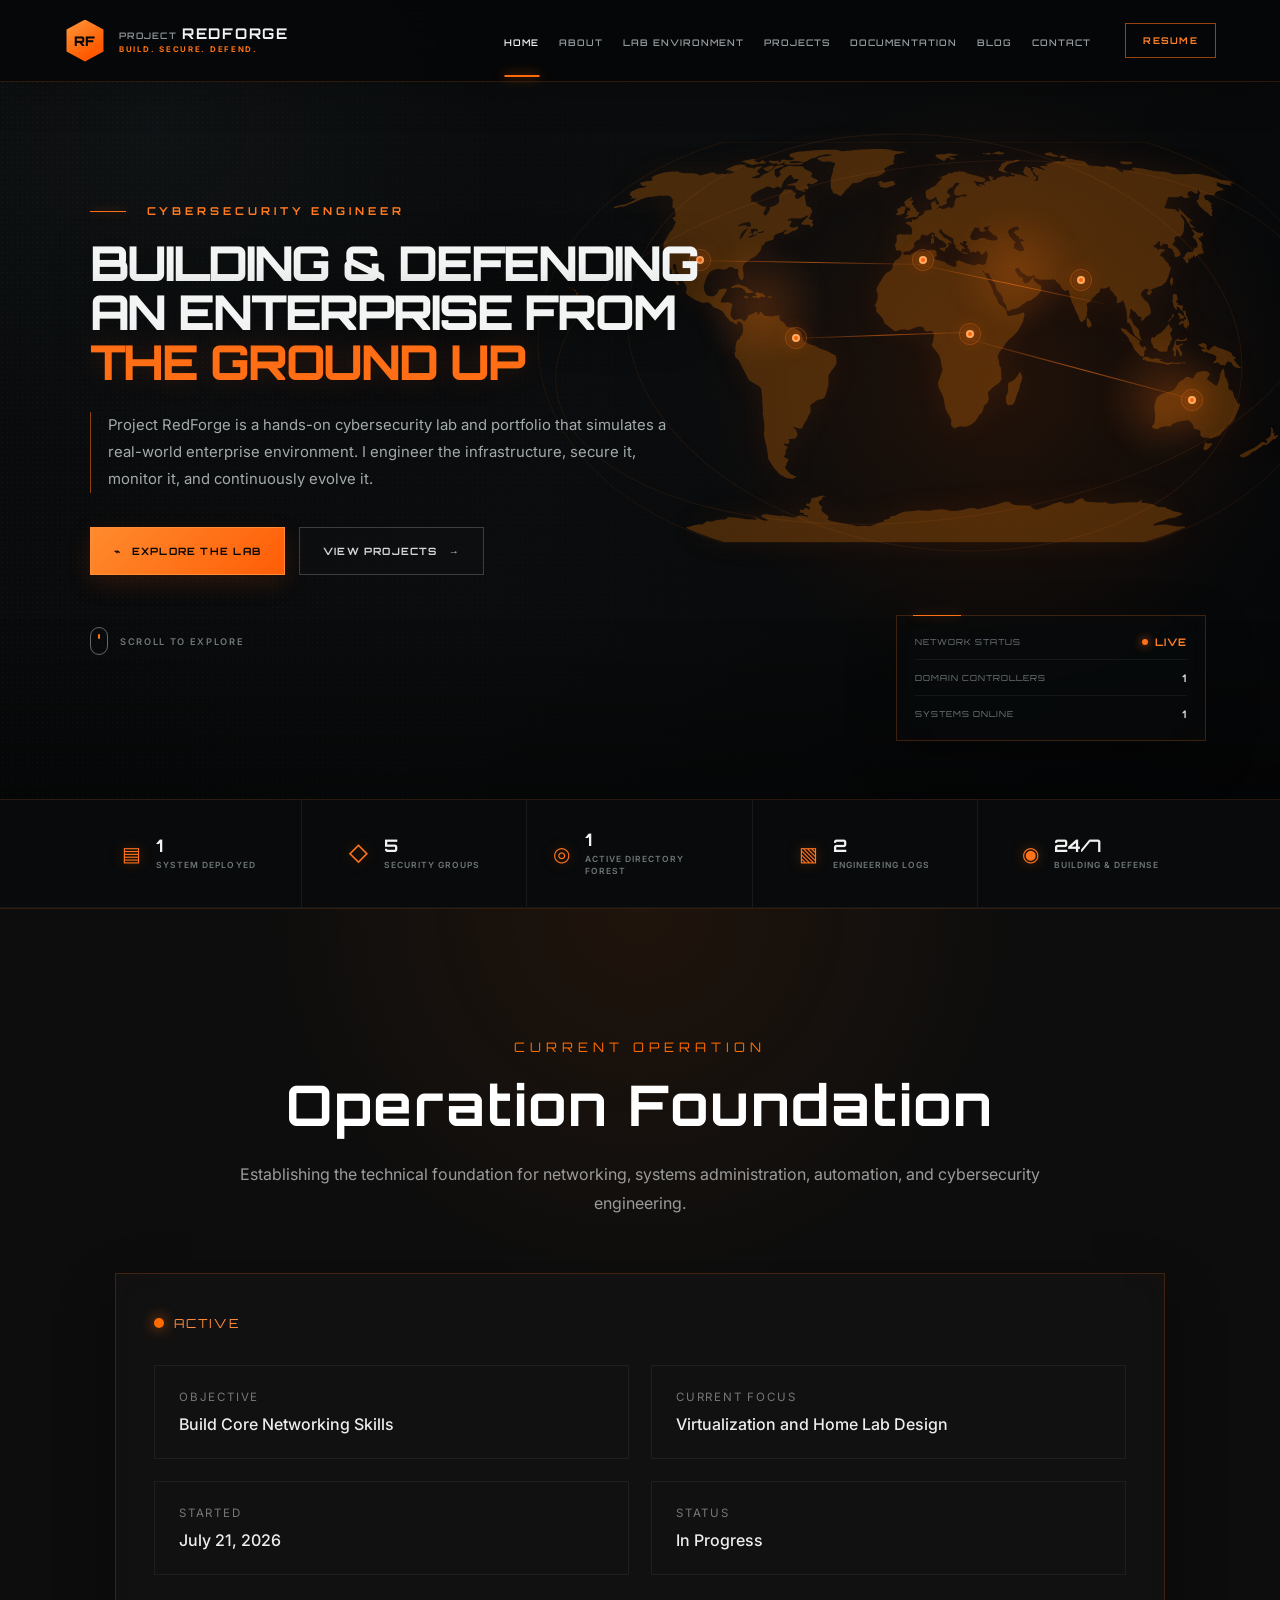
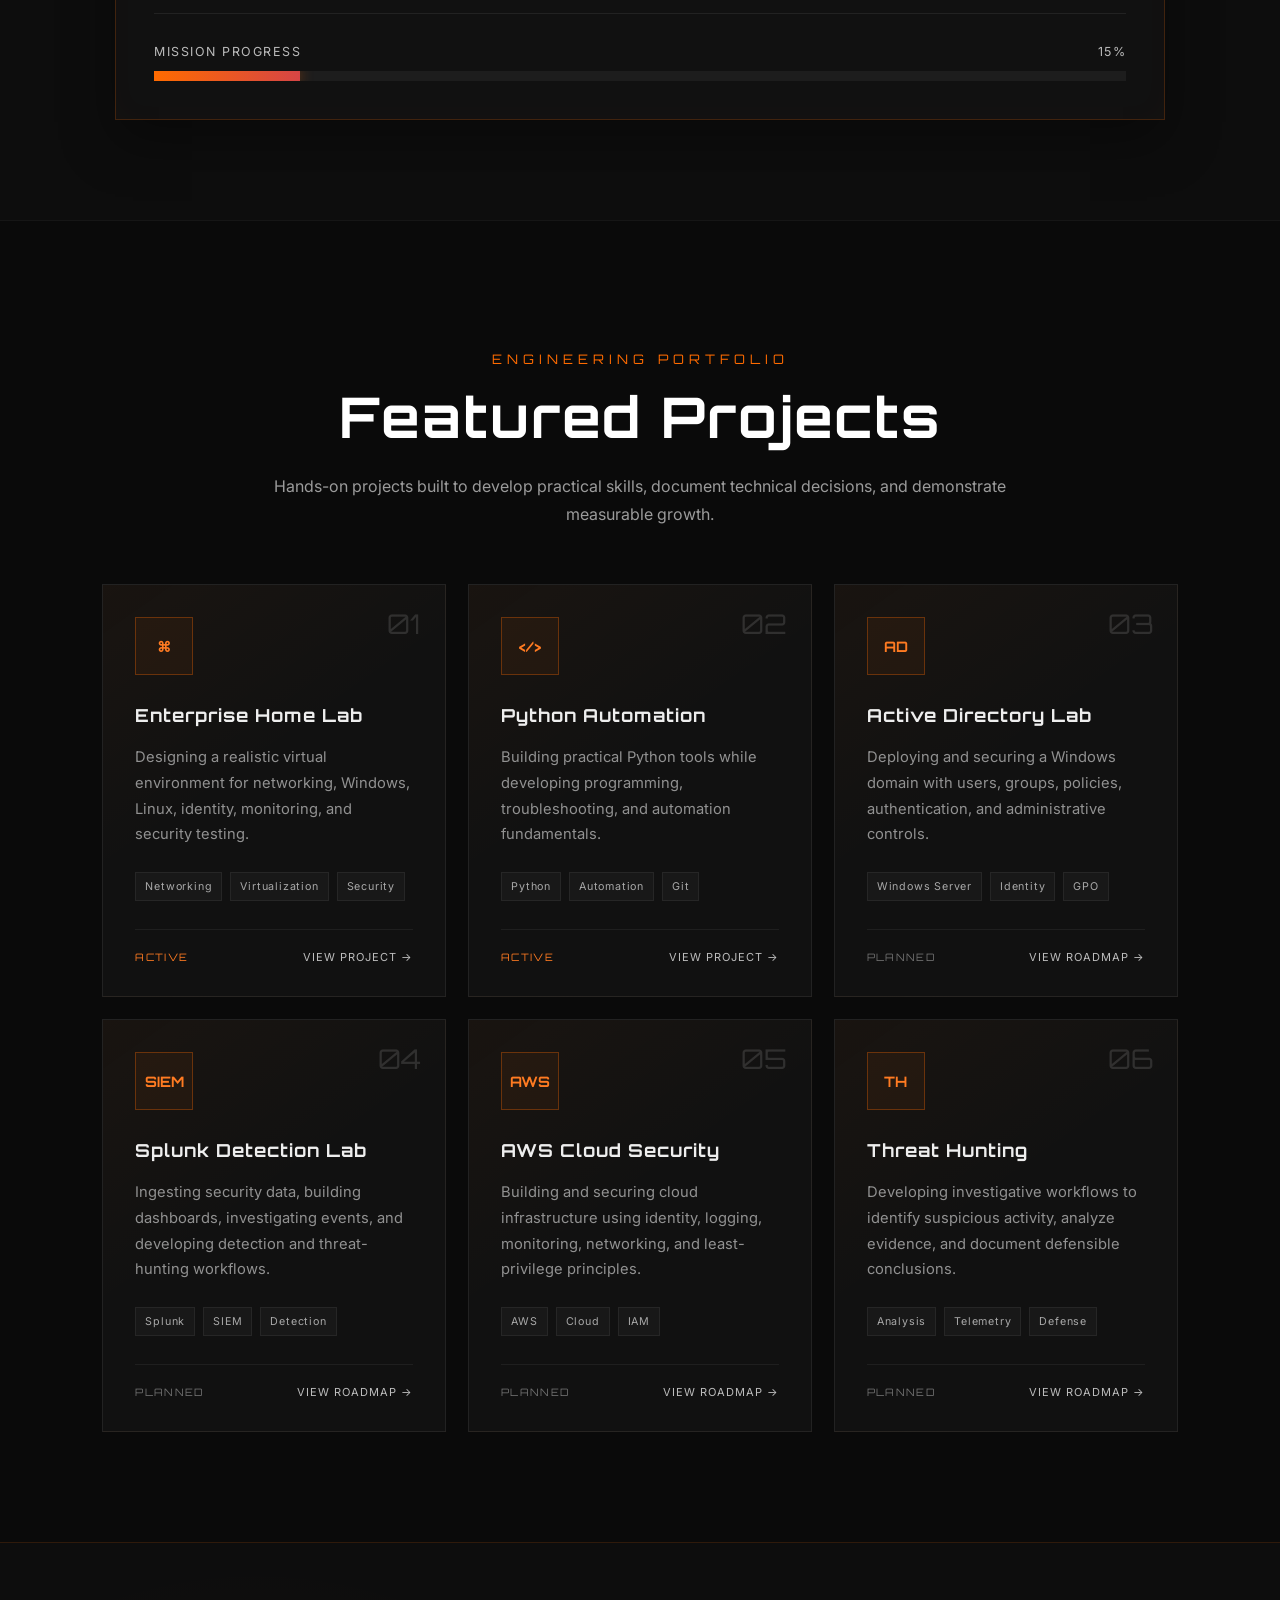
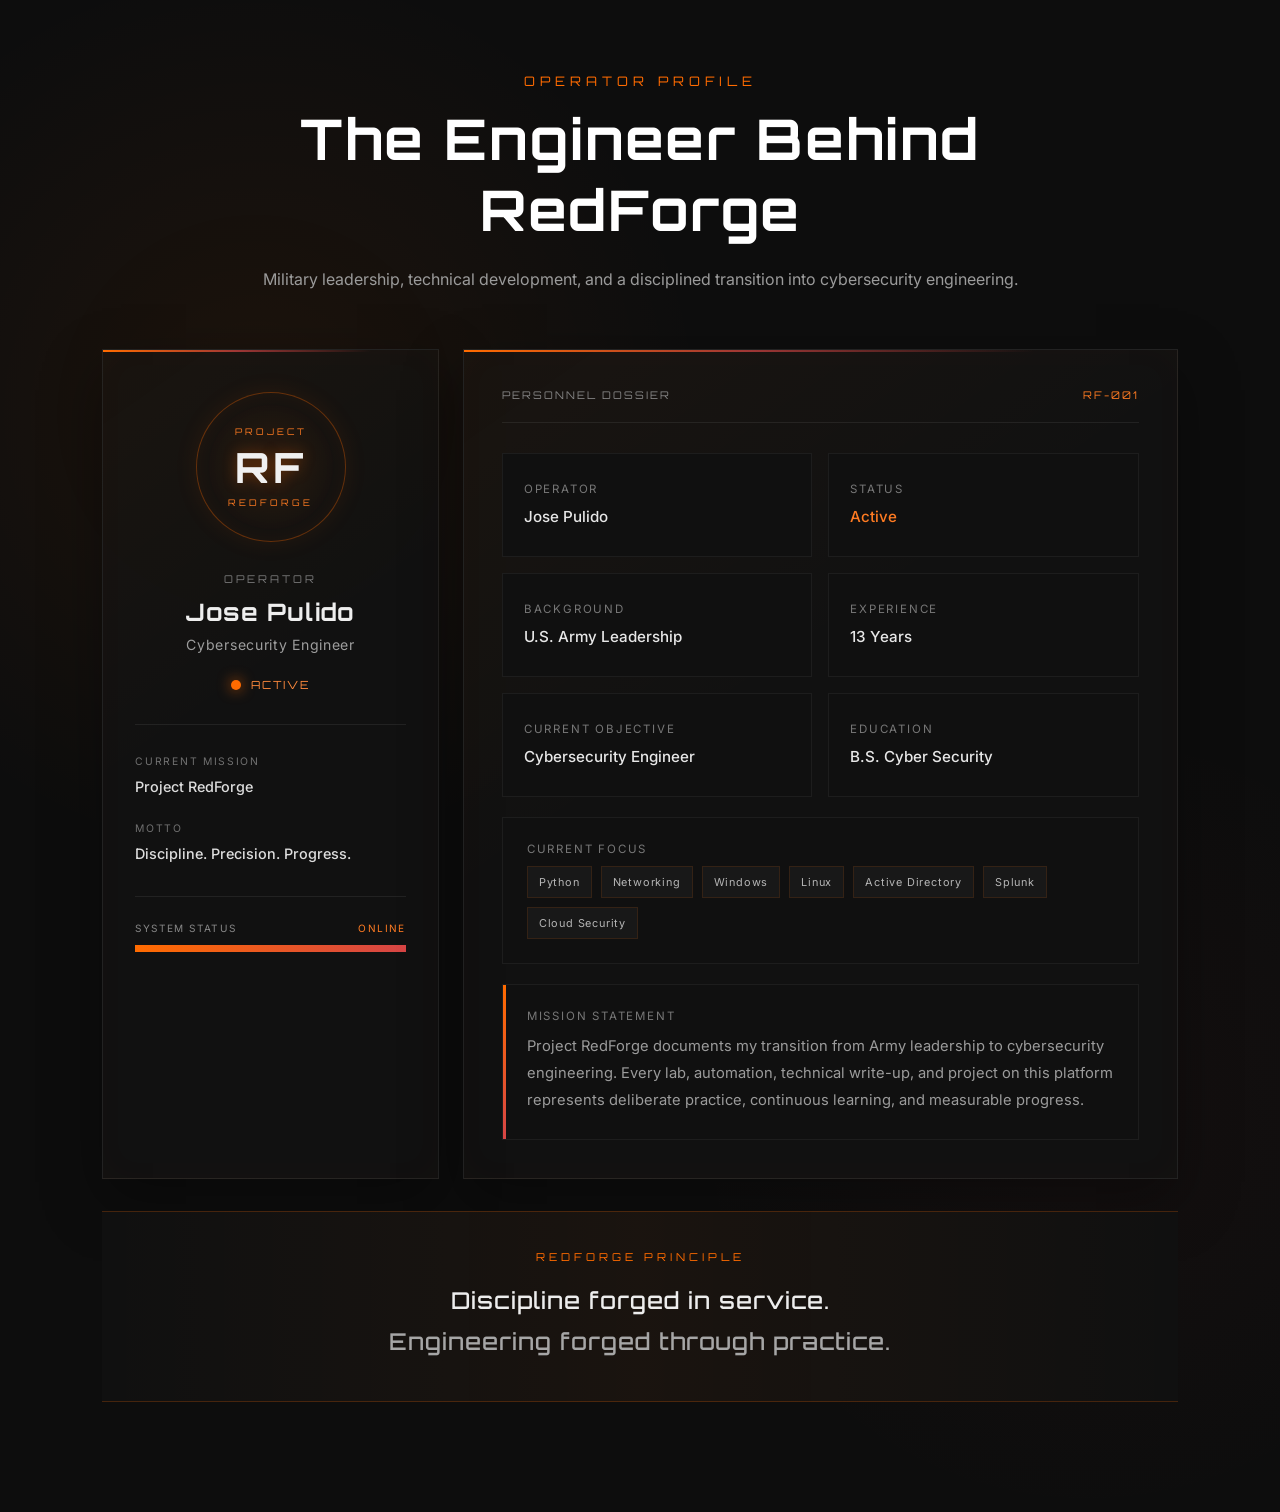
==== commit 54b81a22: "Redesign homepage hero and network map" ====
--- a/index.html
+++ b/index.html
@@ -4,449 +4,1075 @@
 <head>
     <meta charset="UTF-8">
 
-    <meta name="viewport" content="width=device-width, initial-scale=1.0">
+    <meta
+        name="viewport"
+        content="width=device-width, initial-scale=1.0"
+    >
+
+    <meta
+        name="description"
+        content="Project RedForge is a hands-on cybersecurity engineering portfolio and enterprise home lab."
+    >
 
     <title>Project RedForge</title>
 
-    <link rel="preconnect" href="https://fonts.googleapis.com">
-
-    <link rel="preconnect" href="https://fonts.gstatic.com" crossorigin>
-
     <link
-        href="https://fonts.googleapis.com/css2?family=Inter:wght@300;400;500;700&family=Orbitron:wght@500;700;900&display=swap"
+        rel="preconnect"
+        href="https://fonts.googleapis.com"
+    >
+
+    <link
+        rel="preconnect"
+        href="https://fonts.gstatic.com"
+        crossorigin
+    >
+
+    <link
+        href="https://fonts.googleapis.com/css2?family=Inter:wght@300;400;500;600;700&family=Orbitron:wght@500;600;700;800;900&display=swap"
         rel="stylesheet"
     >
 
-    <link rel="stylesheet" href="style.css">
+    <link
+        rel="stylesheet"
+        href="style.css"
+    >
 </head>
 
-<body>
+<body class="home-page">
 
     <nav class="navbar">
 
-        <a class="brand" href="#">
-            PROJECT <span>REDFORGE</span>
+        <a
+            class="brand"
+            href="#home"
+            aria-label="Project RedForge home"
+        >
+            <span class="brand-mark">
+                RF
+            </span>
+
+            <span class="brand-copy">
+                <small>PROJECT</small>
+
+                <strong>
+                    REDFORGE
+                </strong>
+
+                <em>
+                    BUILD. SECURE. DEFEND.
+                </em>
+            </span>
         </a>
 
         <div class="nav-links">
-            <a href="#operator">OPERATOR</a>
-            <a href="#projects">PROJECTS</a>
-            <a href="#operations">OPERATIONS</a>
-            <a href="#journal">JOURNAL</a>
-            <a href="#contact">CONTACT</a>
+            <a
+                class="active"
+                href="#home"
+            >
+                HOME
+            </a>
+
+            <a href="#operator">
+                ABOUT
+            </a>
+
+            <a href="projects/enterprise-home-lab.html">
+                LAB ENVIRONMENT
+            </a>
+
+            <a href="#projects">
+                PROJECTS
+            </a>
+
+            <a href="#operations">
+                DOCUMENTATION
+            </a>
+
+            <a href="#journal">
+                BLOG
+            </a>
+
+            <a href="#contact">
+                CONTACT
+            </a>
         </div>
 
+        <a
+            class="resume-button"
+            href="#"
+        >
+            RESUME
+        </a>
+
     </nav>
 
-    <section class="hero">
-
-        <h3>PROJECT</h3>
-
-        <h1>REDFORGE</h1>
-
-        <p class="main-mission">
-            Building the skills, systems, and mindset of a cybersecurity engineer.
-        </p>
-
-        <p class="sub-mission">
-            Documenting real projects, continuous learning, and professional growth—
-            one build at a time.
-        </p>
-
-        <a class="forge-button" href="#operations">
-            ENTER THE FORGE
-        </a>
-
-    </section>
-
-    <section class="operations-section" id="operations">
-
-        <div class="section-heading">
-            <p class="section-label">CURRENT OPERATION</p>
-
-            <h2>Operation Foundation</h2>
-
-            <p class="section-description">
-                Establishing the technical foundation for networking, systems administration,
-                automation, and cybersecurity engineering.
-            </p>
-        </div>
-
-        <div class="operation-card">
-
-            <div class="operation-status">
-                <span class="status-dot"></span>
-                <span>ACTIVE</span>
-            </div>
-
-            <div class="operation-grid">
-
-                <div class="operation-item">
-                    <span class="item-label">OBJECTIVE</span>
-                    <strong>Build Core Networking Skills</strong>
-                </div>
-
-                <div class="operation-item">
-                    <span class="item-label">CURRENT FOCUS</span>
-                    <strong>Virtualization and Home Lab Design</strong>
-                </div>
-
-                <div class="operation-item">
-                    <span class="item-label">STARTED</span>
-                    <strong>July 21, 2026</strong>
-                </div>
-
-                <div class="operation-item">
-                    <span class="item-label">STATUS</span>
-                    <strong>In Progress</strong>
-                </div>
-
-            </div>
-
-            <div class="progress-block">
-
-                <div class="progress-header">
-                    <span>MISSION PROGRESS</span>
-                    <span>15%</span>
-                </div>
-
-                <div class="progress-track">
-                    <div class="progress-fill"></div>
-                </div>
-
-            </div>
-
-        </div>
-
-    </section>
-
-    <section class="projects-section" id="projects">
-
-        <div class="section-heading">
-            <p class="section-label">ENGINEERING PORTFOLIO</p>
-
-            <h2>Featured Projects</h2>
-
-            <p class="section-description">
-                Hands-on projects built to develop practical skills, document technical
-                decisions, and demonstrate measurable growth.
-            </p>
-        </div>
-
-        <div class="project-grid">
-
-            <article class="project-card">
-
-                <span class="project-number">01</span>
-
-                <div class="project-icon">⌘</div>
-
-                <h3>Enterprise Home Lab</h3>
+    <main>
+
+        <section
+            class="hero"
+            id="home"
+        >
+
+            <div
+                class="hero-background"
+                aria-hidden="true"
+            >
+
+                <div class="hero-grid-overlay"></div>
+
+                <div class="world-map">
+
+                    <img
+                        class="world-map-image"
+                        src="assests/world-map.svg"
+                        alt=""
+                    >
+
+                    <div class="map-glow map-glow-one"></div>
+
+                    <div class="map-glow map-glow-two"></div>
+
+                    <div class="map-glow map-glow-three"></div>
+
+                    <span class="network-node node-one"></span>
+
+                    <span class="network-node node-two"></span>
+
+                    <span class="network-node node-three"></span>
+
+                    <span class="network-node node-four"></span>
+
+                    <span class="network-node node-five"></span>
+
+                    <span class="network-node node-six"></span>
+
+                    <span class="network-line line-one"></span>
+
+                    <span class="network-line line-two"></span>
+
+                    <span class="network-line line-three"></span>
+
+                    <span class="network-line line-four"></span>
+
+                </div>
+
+            </div>
+
+            <div class="hero-content">
+
+                <p class="hero-eyebrow">
+                    CYBERSECURITY ENGINEER
+                </p>
+
+                <h1>
+                    BUILDING &amp; DEFENDING
+
+                    <span>
+                        AN ENTERPRISE FROM
+                    </span>
+
+                    <span>
+                        THE GROUND UP
+                    </span>
+                </h1>
+
+                <p class="hero-description">
+                    Project RedForge is a hands-on cybersecurity lab and portfolio
+                    that simulates a real-world enterprise environment. I engineer
+                    the infrastructure, secure it, monitor it, and continuously
+                    evolve it.
+                </p>
+
+                <div class="hero-actions">
+
+                    <a
+                        class="primary-button"
+                        href="projects/enterprise-home-lab.html"
+                    >
+                        <span aria-hidden="true">
+                            ⌁
+                        </span>
+
+                        EXPLORE THE LAB
+                    </a>
+
+                    <a
+                        class="secondary-button"
+                        href="#projects"
+                    >
+                        VIEW PROJECTS
+
+                        <span aria-hidden="true">
+                            →
+                        </span>
+                    </a>
+
+                </div>
+
+                <a
+                    class="scroll-indicator"
+                    href="#operations"
+                >
+                    <span class="mouse-icon">
+                        <span></span>
+                    </span>
+
+                    SCROLL TO EXPLORE
+                </a>
+
+            </div>
+
+            <aside class="network-status-panel">
+
+                <div class="status-row">
+                    <span>
+                        NETWORK STATUS
+                    </span>
+
+                    <strong class="live-status">
+                        <span></span>
+
+                        LIVE
+                    </strong>
+                </div>
+
+                <div class="status-row">
+                    <span>
+                        DOMAIN CONTROLLERS
+                    </span>
+
+                    <strong>
+                        1
+                    </strong>
+                </div>
+
+                <div class="status-row">
+                    <span>
+                        SYSTEMS ONLINE
+                    </span>
+
+                    <strong class="online-count">
+                        1
+                    </strong>
+                </div>
+
+            </aside>
+
+        </section>
+
+        <section
+            class="hero-metrics"
+            aria-label="RedForge project metrics"
+        >
+
+            <div class="metric">
+
+                <span class="metric-icon">
+                    ▤
+                </span>
+
+                <div>
+                    <strong>
+                        1
+                    </strong>
+
+                    <p>
+                        SYSTEM DEPLOYED
+                    </p>
+                </div>
+
+            </div>
+
+            <div class="metric">
+
+                <span class="metric-icon">
+                    ◇
+                </span>
+
+                <div>
+                    <strong>
+                        5
+                    </strong>
+
+                    <p>
+                        SECURITY GROUPS
+                    </p>
+                </div>
+
+            </div>
+
+            <div class="metric">
+
+                <span class="metric-icon">
+                    ◎
+                </span>
+
+                <div>
+                    <strong>
+                        1
+                    </strong>
+
+                    <p>
+                        ACTIVE DIRECTORY FOREST
+                    </p>
+                </div>
+
+            </div>
+
+            <div class="metric">
+
+                <span class="metric-icon">
+                    ▧
+                </span>
+
+                <div>
+                    <strong>
+                        2
+                    </strong>
+
+                    <p>
+                        ENGINEERING LOGS
+                    </p>
+                </div>
+
+            </div>
+
+            <div class="metric">
+
+                <span class="metric-icon">
+                    ◉
+                </span>
+
+                <div>
+                    <strong>
+                        24/7
+                    </strong>
+
+                    <p>
+                        BUILDING &amp; DEFENSE
+                    </p>
+                </div>
+
+            </div>
+
+        </section>
+
+        <section
+            class="operations-section"
+            id="operations"
+        >
+
+            <div class="section-heading">
+
+                <p class="section-label">
+                    CURRENT OPERATION
+                </p>
+
+                <h2>
+                    Operation Foundation
+                </h2>
+
+                <p class="section-description">
+                    Establishing the technical foundation for networking, systems
+                    administration, automation, and cybersecurity engineering.
+                </p>
+
+            </div>
+
+            <div class="operation-card">
+
+                <div class="operation-status">
+
+                    <span class="status-dot"></span>
+
+                    <span>
+                        ACTIVE
+                    </span>
+
+                </div>
+
+                <div class="operation-grid">
+
+                    <div class="operation-item">
+
+                        <span class="item-label">
+                            OBJECTIVE
+                        </span>
+
+                        <strong>
+                            Build Core Networking Skills
+                        </strong>
+
+                    </div>
+
+                    <div class="operation-item">
+
+                        <span class="item-label">
+                            CURRENT FOCUS
+                        </span>
+
+                        <strong>
+                            Virtualization and Home Lab Design
+                        </strong>
+
+                    </div>
+
+                    <div class="operation-item">
+
+                        <span class="item-label">
+                            STARTED
+                        </span>
+
+                        <strong>
+                            July 21, 2026
+                        </strong>
+
+                    </div>
+
+                    <div class="operation-item">
+
+                        <span class="item-label">
+                            STATUS
+                        </span>
+
+                        <strong>
+                            In Progress
+                        </strong>
+
+                    </div>
+
+                </div>
+
+                <div class="progress-block">
+
+                    <div class="progress-header">
+
+                        <span>
+                            MISSION PROGRESS
+                        </span>
+
+                        <span>
+                            15%
+                        </span>
+
+                    </div>
+
+                    <div class="progress-track">
+                        <div class="progress-fill"></div>
+                    </div>
+
+                </div>
+
+            </div>
+
+        </section>
+
+        <section
+            class="projects-section"
+            id="projects"
+        >
+
+            <div class="section-heading">
+
+                <p class="section-label">
+                    ENGINEERING PORTFOLIO
+                </p>
+
+                <h2>
+                    Featured Projects
+                </h2>
+
+                <p class="section-description">
+                    Hands-on projects built to develop practical skills, document
+                    technical decisions, and demonstrate measurable growth.
+                </p>
+
+            </div>
+
+            <div class="project-grid">
+
+                <article class="project-card">
+
+                    <span class="project-number">
+                        01
+                    </span>
+
+                    <div class="project-icon">
+                        ⌘
+                    </div>
+
+                    <h3>
+                        Enterprise Home Lab
+                    </h3>
+
+                    <p>
+                        Designing a realistic virtual environment for networking,
+                        Windows, Linux, identity, monitoring, and security testing.
+                    </p>
+
+                    <div class="project-tags">
+
+                        <span>
+                            Networking
+                        </span>
+
+                        <span>
+                            Virtualization
+                        </span>
+
+                        <span>
+                            Security
+                        </span>
+
+                    </div>
+
+                    <div class="project-footer">
+
+                        <span class="project-status active">
+                            ACTIVE
+                        </span>
+
+                        <a href="projects/enterprise-home-lab.html">
+                            VIEW PROJECT →
+                        </a>
+
+                    </div>
+
+                </article>
+
+                <article class="project-card">
+
+                    <span class="project-number">
+                        02
+                    </span>
+
+                    <div class="project-icon">
+                        &lt;/&gt;
+                    </div>
+
+                    <h3>
+                        Python Automation
+                    </h3>
+
+                    <p>
+                        Building practical Python tools while developing programming,
+                        troubleshooting, and automation fundamentals.
+                    </p>
+
+                    <div class="project-tags">
+
+                        <span>
+                            Python
+                        </span>
+
+                        <span>
+                            Automation
+                        </span>
+
+                        <span>
+                            Git
+                        </span>
+
+                    </div>
+
+                    <div class="project-footer">
+
+                        <span class="project-status active">
+                            ACTIVE
+                        </span>
+
+                        <a href="#">
+                            VIEW PROJECT →
+                        </a>
+
+                    </div>
+
+                </article>
+
+                <article class="project-card">
+
+                    <span class="project-number">
+                        03
+                    </span>
+
+                    <div class="project-icon">
+                        AD
+                    </div>
+
+                    <h3>
+                        Active Directory Lab
+                    </h3>
+
+                    <p>
+                        Deploying and securing a Windows domain with users, groups,
+                        policies, authentication, and administrative controls.
+                    </p>
+
+                    <div class="project-tags">
+
+                        <span>
+                            Windows Server
+                        </span>
+
+                        <span>
+                            Identity
+                        </span>
+
+                        <span>
+                            GPO
+                        </span>
+
+                    </div>
+
+                    <div class="project-footer">
+
+                        <span class="project-status planned">
+                            PLANNED
+                        </span>
+
+                        <a href="#">
+                            VIEW ROADMAP →
+                        </a>
+
+                    </div>
+
+                </article>
+
+                <article class="project-card">
+
+                    <span class="project-number">
+                        04
+                    </span>
+
+                    <div class="project-icon">
+                        SIEM
+                    </div>
+
+                    <h3>
+                        Splunk Detection Lab
+                    </h3>
+
+                    <p>
+                        Ingesting security data, building dashboards, investigating
+                        events, and developing detection and threat-hunting workflows.
+                    </p>
+
+                    <div class="project-tags">
+
+                        <span>
+                            Splunk
+                        </span>
+
+                        <span>
+                            SIEM
+                        </span>
+
+                        <span>
+                            Detection
+                        </span>
+
+                    </div>
+
+                    <div class="project-footer">
+
+                        <span class="project-status planned">
+                            PLANNED
+                        </span>
+
+                        <a href="#">
+                            VIEW ROADMAP →
+                        </a>
+
+                    </div>
+
+                </article>
+
+                <article class="project-card">
+
+                    <span class="project-number">
+                        05
+                    </span>
+
+                    <div class="project-icon">
+                        AWS
+                    </div>
+
+                    <h3>
+                        AWS Cloud Security
+                    </h3>
+
+                    <p>
+                        Building and securing cloud infrastructure using identity,
+                        logging, monitoring, networking, and least-privilege principles.
+                    </p>
+
+                    <div class="project-tags">
+
+                        <span>
+                            AWS
+                        </span>
+
+                        <span>
+                            Cloud
+                        </span>
+
+                        <span>
+                            IAM
+                        </span>
+
+                    </div>
+
+                    <div class="project-footer">
+
+                        <span class="project-status planned">
+                            PLANNED
+                        </span>
+
+                        <a href="#">
+                            VIEW ROADMAP →
+                        </a>
+
+                    </div>
+
+                </article>
+
+                <article class="project-card">
+
+                    <span class="project-number">
+                        06
+                    </span>
+
+                    <div class="project-icon">
+                        TH
+                    </div>
+
+                    <h3>
+                        Threat Hunting
+                    </h3>
+
+                    <p>
+                        Developing investigative workflows to identify suspicious
+                        activity, analyze evidence, and document defensible conclusions.
+                    </p>
+
+                    <div class="project-tags">
+
+                        <span>
+                            Analysis
+                        </span>
+
+                        <span>
+                            Telemetry
+                        </span>
+
+                        <span>
+                            Defense
+                        </span>
+
+                    </div>
+
+                    <div class="project-footer">
+
+                        <span class="project-status planned">
+                            PLANNED
+                        </span>
+
+                        <a href="#">
+                            VIEW ROADMAP →
+                        </a>
+
+                    </div>
+
+                </article>
+
+            </div>
+
+        </section>
+
+        <section
+            class="operator-section"
+            id="operator"
+        >
+
+            <div class="section-heading">
+
+                <p class="section-label">
+                    OPERATOR PROFILE
+                </p>
+
+                <h2>
+                    The Engineer Behind RedForge
+                </h2>
+
+                <p class="section-description">
+                    Military leadership, technical development, and a disciplined
+                    transition into cybersecurity engineering.
+                </p>
+
+            </div>
+
+            <div class="operator-dashboard">
+
+                <aside class="operator-identity">
+
+                    <div class="operator-emblem">
+
+                        <span class="emblem-project">
+                            PROJECT
+                        </span>
+
+                        <strong>
+                            RF
+                        </strong>
+
+                        <span class="emblem-name">
+                            REDFORGE
+                        </span>
+
+                    </div>
+
+                    <p class="operator-designation">
+                        OPERATOR
+                    </p>
+
+                    <h3>
+                        Jose Pulido
+                    </h3>
+
+                    <p class="operator-role">
+                        Cybersecurity Engineer
+                    </p>
+
+                    <div class="operator-active-status">
+
+                        <span class="status-dot"></span>
+
+                        <span>
+                            ACTIVE
+                        </span>
+
+                    </div>
+
+                    <div class="identity-divider"></div>
+
+                    <div class="identity-detail">
+
+                        <span>
+                            CURRENT MISSION
+                        </span>
+
+                        <strong>
+                            Project RedForge
+                        </strong>
+
+                    </div>
+
+                    <div class="identity-detail">
+
+                        <span>
+                            MOTTO
+                        </span>
+
+                        <strong>
+                            Discipline. Precision. Progress.
+                        </strong>
+
+                    </div>
+
+                    <div class="system-status">
+
+                        <div class="system-status-header">
+
+                            <span>
+                                SYSTEM STATUS
+                            </span>
+
+                            <span>
+                                ONLINE
+                            </span>
+
+                        </div>
+
+                        <div class="system-status-track">
+                            <div class="system-status-fill"></div>
+                        </div>
+
+                    </div>
+
+                </aside>
+
+                <div class="operator-dossier">
+
+                    <div class="dossier-header">
+
+                        <span>
+                            PERSONNEL DOSSIER
+                        </span>
+
+                        <span>
+                            RF-001
+                        </span>
+
+                    </div>
+
+                    <div class="dossier-grid">
+
+                        <div class="dossier-item">
+
+                            <span class="item-label">
+                                OPERATOR
+                            </span>
+
+                            <strong>
+                                Jose Pulido
+                            </strong>
+
+                        </div>
+
+                        <div class="dossier-item">
+
+                            <span class="item-label">
+                                STATUS
+                            </span>
+
+                            <strong class="active-text">
+                                Active
+                            </strong>
+
+                        </div>
+
+                        <div class="dossier-item">
+
+                            <span class="item-label">
+                                BACKGROUND
+                            </span>
+
+                            <strong>
+                                U.S. Army Leadership
+                            </strong>
+
+                        </div>
+
+                        <div class="dossier-item">
+
+                            <span class="item-label">
+                                EXPERIENCE
+                            </span>
+
+                            <strong>
+                                13 Years
+                            </strong>
+
+                        </div>
+
+                        <div class="dossier-item">
+
+                            <span class="item-label">
+                                CURRENT OBJECTIVE
+                            </span>
+
+                            <strong>
+                                Cybersecurity Engineer
+                            </strong>
+
+                        </div>
+
+                        <div class="dossier-item">
+
+                            <span class="item-label">
+                                EDUCATION
+                            </span>
+
+                            <strong>
+                                B.S. Cyber Security
+                            </strong>
+
+                        </div>
+
+                    </div>
+
+                    <div class="operator-focus">
+
+                        <span class="item-label">
+                            CURRENT FOCUS
+                        </span>
+
+                        <div class="focus-tags">
+
+                            <span>
+                                Python
+                            </span>
+
+                            <span>
+                                Networking
+                            </span>
+
+                            <span>
+                                Windows
+                            </span>
+
+                            <span>
+                                Linux
+                            </span>
+
+                            <span>
+                                Active Directory
+                            </span>
+
+                            <span>
+                                Splunk
+                            </span>
+
+                            <span>
+                                Cloud Security
+                            </span>
+
+                        </div>
+
+                    </div>
+
+                    <div class="mission-statement">
+
+                        <span class="item-label">
+                            MISSION STATEMENT
+                        </span>
+
+                        <p>
+                            Project RedForge documents my transition from Army
+                            leadership to cybersecurity engineering. Every lab,
+                            automation, technical write-up, and project on this
+                            platform represents deliberate practice, continuous
+                            learning, and measurable progress.
+                        </p>
+
+                    </div>
+
+                </div>
+
+            </div>
+
+            <div class="redforge-principle">
 
                 <p>
-                    Designing a realistic virtual environment for networking, Windows,
-                    Linux, identity, monitoring, and security testing.
+                    REDFORGE PRINCIPLE
                 </p>
 
-                <div class="project-tags">
-                    <span>Networking</span>
-                    <span>Virtualization</span>
-                    <span>Security</span>
-                </div>
-
-                <div class="project-footer">
-                    <span class="project-status active">ACTIVE</span>
-                    <a href="#">VIEW PROJECT →</a>
-                </div>
-
-            </article>
-
-            <article class="project-card">
-
-                <span class="project-number">02</span>
-
-                <div class="project-icon">&lt;/&gt;</div>
-
-                <h3>Python Automation</h3>
-
-                <p>
-                    Building practical Python tools while developing programming,
-                    troubleshooting, and automation fundamentals.
-                </p>
-
-                <div class="project-tags">
-                    <span>Python</span>
-                    <span>Automation</span>
-                    <span>Git</span>
-                </div>
-
-                <div class="project-footer">
-                    <span class="project-status active">ACTIVE</span>
-                    <a href="#">VIEW PROJECT →</a>
-                </div>
-
-            </article>
-
-            <article class="project-card">
-
-                <span class="project-number">03</span>
-
-                <div class="project-icon">AD</div>
-
-                <h3>Active Directory Lab</h3>
-
-                <p>
-                    Deploying and securing a Windows domain with users, groups,
-                    policies, authentication, and administrative controls.
-                </p>
-
-                <div class="project-tags">
-                    <span>Windows Server</span>
-                    <span>Identity</span>
-                    <span>GPO</span>
-                </div>
-
-                <div class="project-footer">
-                    <span class="project-status planned">PLANNED</span>
-                    <a href="#">VIEW ROADMAP →</a>
-                </div>
-
-            </article>
-
-            <article class="project-card">
-
-                <span class="project-number">04</span>
-
-                <div class="project-icon">SIEM</div>
-
-                <h3>Splunk Detection Lab</h3>
-
-                <p>
-                    Ingesting security data, building dashboards, investigating events,
-                    and developing detection and threat-hunting workflows.
-                </p>
-
-                <div class="project-tags">
-                    <span>Splunk</span>
-                    <span>SIEM</span>
-                    <span>Detection</span>
-                </div>
-
-                <div class="project-footer">
-                    <span class="project-status planned">PLANNED</span>
-                    <a href="#">VIEW ROADMAP →</a>
-                </div>
-
-            </article>
-
-            <article class="project-card">
-
-                <span class="project-number">05</span>
-
-                <div class="project-icon">AWS</div>
-
-                <h3>AWS Cloud Security</h3>
-
-                <p>
-                    Building and securing cloud infrastructure using identity,
-                    logging, monitoring, networking, and least-privilege principles.
-                </p>
-
-                <div class="project-tags">
-                    <span>AWS</span>
-                    <span>Cloud</span>
-                    <span>IAM</span>
-                </div>
-
-                <div class="project-footer">
-                    <span class="project-status planned">PLANNED</span>
-                    <a href="#">VIEW ROADMAP →</a>
-                </div>
-
-            </article>
-
-            <article class="project-card">
-
-                <span class="project-number">06</span>
-
-                <div class="project-icon">TH</div>
-
-                <h3>Threat Hunting</h3>
-
-                <p>
-                    Developing investigative workflows to identify suspicious activity,
-                    analyze evidence, and document defensible conclusions.
-                </p>
-
-                <div class="project-tags">
-                    <span>Analysis</span>
-                    <span>Telemetry</span>
-                    <span>Defense</span>
-                </div>
-
-                <div class="project-footer">
-                    <span class="project-status planned">PLANNED</span>
-                    <a href="#">VIEW ROADMAP →</a>
-                </div>
-
-            </article>
-
-        </div>
-
-    </section>
-
-    <section class="operator-section" id="operator">
-
-        <div class="section-heading">
-            <p class="section-label">OPERATOR PROFILE</p>
-
-            <h2>The Engineer Behind RedForge</h2>
-
-            <p class="section-description">
-                Military leadership, technical development, and a disciplined transition
-                into cybersecurity engineering.
-            </p>
-        </div>
-
-        <div class="operator-dashboard">
-
-            <aside class="operator-identity">
-
-                <div class="operator-emblem">
-                    <span class="emblem-project">PROJECT</span>
-                    <strong>RF</strong>
-                    <span class="emblem-name">REDFORGE</span>
-                </div>
-
-                <p class="operator-designation">OPERATOR</p>
-
-                <h3>Jose Pulido</h3>
-
-                <p class="operator-role">
-                    Cybersecurity Engineer
-                </p>
-
-                <div class="operator-active-status">
-                    <span class="status-dot"></span>
-                    <span>ACTIVE</span>
-                </div>
-
-                <div class="identity-divider"></div>
-
-                <div class="identity-detail">
-                    <span>CURRENT MISSION</span>
-                    <strong>Project RedForge</strong>
-                </div>
-
-                <div class="identity-detail">
-                    <span>MOTTO</span>
-                    <strong>Discipline. Precision. Progress.</strong>
-                </div>
-
-                <div class="system-status">
-
-                    <div class="system-status-header">
-                        <span>SYSTEM STATUS</span>
-                        <span>ONLINE</span>
-                    </div>
-
-                    <div class="system-status-track">
-                        <div class="system-status-fill"></div>
-                    </div>
-
-                </div>
-
-            </aside>
-
-            <div class="operator-dossier">
-
-                <div class="dossier-header">
-                    <span>PERSONNEL DOSSIER</span>
-                    <span>RF-001</span>
-                </div>
-
-                <div class="dossier-grid">
-
-                    <div class="dossier-item">
-                        <span class="item-label">OPERATOR</span>
-                        <strong>Jose Pulido</strong>
-                    </div>
-
-                    <div class="dossier-item">
-                        <span class="item-label">STATUS</span>
-                        <strong class="active-text">Active</strong>
-                    </div>
-
-                    <div class="dossier-item">
-                        <span class="item-label">BACKGROUND</span>
-                        <strong>U.S. Army Leadership</strong>
-                    </div>
-
-                    <div class="dossier-item">
-                        <span class="item-label">EXPERIENCE</span>
-                        <strong>13 Years</strong>
-                    </div>
-
-                    <div class="dossier-item">
-                        <span class="item-label">CURRENT OBJECTIVE</span>
-                        <strong>Cybersecurity Engineer</strong>
-                    </div>
-
-                    <div class="dossier-item">
-                        <span class="item-label">EDUCATION</span>
-                        <strong>B.S. Cyber Security</strong>
-                    </div>
-
-                </div>
-
-                <div class="operator-focus">
-
-                    <span class="item-label">CURRENT FOCUS</span>
-
-                    <div class="focus-tags">
-                        <span>Python</span>
-                        <span>Networking</span>
-                        <span>Windows</span>
-                        <span>Linux</span>
-                        <span>Active Directory</span>
-                        <span>Splunk</span>
-                        <span>Cloud Security</span>
-                    </div>
-
-                </div>
-
-                <div class="mission-statement">
-
-                    <span class="item-label">MISSION STATEMENT</span>
-
-                    <p>
-                        Project RedForge documents my transition from Army leadership
-                        to cybersecurity engineering. Every lab, automation, technical
-                        write-up, and project on this platform represents deliberate
-                        practice, continuous learning, and measurable progress.
-                    </p>
-
-                </div>
-
-            </div>
-
-        </div>
-
-        <div class="redforge-principle">
-
-            <p>REDFORGE PRINCIPLE</p>
-
-            <h3>
-                Discipline forged in service.
-                <span>Engineering forged through practice.</span>
-            </h3>
-
-        </div>
-
-    </section>
+                <h3>
+                    Discipline forged in service.
+
+                    <span>
+                        Engineering forged through practice.
+                    </span>
+                </h3>
+
+            </div>
+
+        </section>
+
+    </main>
 
     <script src="script.js"></script>
 
 </body>
 
-</html>+</html>
--- a/style.css
+++ b/style.css
@@ -28,43 +28,183 @@
     top: 0;
     left: 0;
     width: 100%;
-    padding: 22px 6%;
+    height: 82px;
+    padding: 0 clamp(24px, 5vw, 82px);
     display: flex;
     justify-content: space-between;
     align-items: center;
+    gap: 34px;
+    background: rgba(5, 7, 8, 0.84);
+    backdrop-filter: blur(20px);
+    border-bottom: 1px solid rgba(255, 111, 24, 0.16);
+    box-shadow: 0 10px 40px rgba(0, 0, 0, 0.22);
+    z-index: 999;
+}
+
+.brand {
+    flex-shrink: 0;
+    display: inline-flex;
+    align-items: center;
+    gap: 13px;
+    color: white;
+    font-family: 'Orbitron', sans-serif;
+    text-decoration: none;
+}
+
+.brand-mark {
+    width: 42px;
+    height: 42px;
+    display: grid;
+    place-items: center;
+    color: #080808;
+    background: linear-gradient(145deg, #ff9a3c, #ff5a00 72%);
+    font-size: 0.83rem;
+    font-weight: 900;
+    letter-spacing: 0.06em;
+    clip-path: polygon(50% 0, 94% 24%, 94% 76%, 50% 100%, 6% 76%, 6% 24%);
+    filter: drop-shadow(0 0 15px rgba(255, 102, 10, 0.28));
+}
+
+.brand-copy {
+    display: grid;
+    grid-template-columns: auto 1fr;
+    align-items: baseline;
+    line-height: 1;
+}
+
+.brand-copy small,
+.brand-copy strong,
+.brand-copy em {
+    font-style: normal;
+}
+
+.brand-copy small {
+    margin-right: 5px;
+    color: #8f9699;
+    font-size: 0.56rem;
+    font-weight: 600;
+    letter-spacing: 0.14em;
+}
+
+.brand-copy strong {
+    color: #f2f3f3;
+    font-size: 0.92rem;
+    letter-spacing: 0.12em;
+}
+
+.brand-copy em {
+    grid-column: 1 / -1;
+    margin-top: 5px;
+    color: #ff7315;
+    font-family: 'Inter', sans-serif;
+    font-size: 0.49rem;
+    font-weight: 700;
+    letter-spacing: 0.22em;
+}
+
+.nav-links {
+    flex-shrink: 0;
+    display: flex;
+    align-items: center;
+    gap: clamp(15px, 1.55vw, 25px);
+    margin-left: auto;
+}
+
+.nav-links a {
+    position: relative;
+    padding: 31px 0 28px;
+    color: #92999c;
+    font-family: 'Orbitron', sans-serif;
+    font-size: 0.57rem;
+    font-weight: 600;
+    letter-spacing: 0.11em;
+    text-decoration: none;
+    transition: color 0.3s ease;
+}
+
+.nav-links a::after {
+    content: "";
+    position: absolute;
+    left: 50%;
+    bottom: -1px;
+    width: 0;
+    height: 2px;
+    background: #ff6b0a;
+    box-shadow: 0 0 12px rgba(255, 107, 10, 0.75);
+    transform: translateX(-50%);
+    transition: width 0.3s ease;
+}
+
+.nav-links a:hover,
+.nav-links a.active {
+    color: #f0f2f2;
+}
+
+.nav-links a:hover::after,
+.nav-links a.active::after {
+    width: 100%;
+}
+
+.resume-button {
+    flex-shrink: 0;
+    padding: 11px 17px;
+    color: #ff812c;
+    border: 1px solid rgba(255, 112, 18, 0.58);
+    font-family: 'Orbitron', sans-serif;
+    font-size: 0.58rem;
+    font-weight: 700;
+    letter-spacing: 0.14em;
+    text-decoration: none;
+    transition: background 0.3s ease, color 0.3s ease, box-shadow 0.3s ease;
+}
+
+.resume-button:hover {
+    color: #0b0b0b;
+    background: #ff7115;
+    box-shadow: 0 0 24px rgba(255, 105, 12, 0.25);
+}
+
+/* Keep the established navigation treatment on individual project pages. */
+body:not(.home-page) .navbar {
+    height: auto;
+    padding: 22px 6%;
+    gap: 0;
     background: rgba(11, 11, 11, 0.88);
     backdrop-filter: blur(14px);
     border-bottom: 1px solid rgba(255, 107, 0, 0.18);
-    z-index: 999;
-}
-
-.brand {
+    box-shadow: none;
+}
+
+body:not(.home-page) .brand {
+    display: inline;
     color: white;
-    font-family: 'Orbitron', sans-serif;
     font-size: 1rem;
     letter-spacing: 2px;
-    text-decoration: none;
-}
-
-.brand span {
+}
+
+body:not(.home-page) .brand span {
     color: #ff6b00;
 }
 
-.nav-links {
-    display: flex;
+body:not(.home-page) .nav-links {
     gap: 34px;
-}
-
-.nav-links a {
+    margin-left: 0;
+}
+
+body:not(.home-page) .nav-links a {
+    padding: 0;
     color: #bdbdbd;
+    font-family: 'Inter', sans-serif;
     font-size: 0.82rem;
     font-weight: 500;
     letter-spacing: 1.5px;
-    text-decoration: none;
-    transition: color 0.3s ease;
-}
-
-.nav-links a:hover {
+}
+
+body:not(.home-page) .nav-links a::after {
+    display: none;
+}
+
+body:not(.home-page) .nav-links a:hover {
     color: #ff6b00;
 }
 
@@ -73,106 +213,455 @@
 ================================ */
 
 .hero {
-    min-height: 100vh;
-    padding: 120px 20px 40px;
+    position: relative;
+    min-height: min(800px, 100vh);
+    padding: 148px clamp(24px, 7vw, 112px) 88px;
+    display: grid;
+    grid-template-columns: 1fr;
+    align-items: center;
+    gap: 34px;
+    isolation: isolate;
+    overflow: hidden;
+    background:
+        radial-gradient(circle at 78% 48%, rgba(255, 94, 0, 0.11), transparent 28%),
+        radial-gradient(circle at 12% 15%, rgba(101, 121, 127, 0.08), transparent 26%),
+        linear-gradient(115deg, #080a0b 0%, #0a0c0d 46%, #060708 100%);
+    border-bottom: 1px solid rgba(255, 111, 24, 0.13);
+}
+
+.hero::before {
+    content: "";
+    position: absolute;
+    inset: 0;
+    z-index: -2;
+    opacity: 0.17;
+    background-image: radial-gradient(rgba(255, 255, 255, 0.28) 0.55px, transparent 0.7px);
+    background-size: 5px 5px;
+    mask-image: linear-gradient(to right, black, transparent 80%);
+}
+
+.hero::after {
+    content: "";
+    position: absolute;
+    left: 0;
+    right: 0;
+    bottom: 0;
+    height: 180px;
+    z-index: -1;
+    background: linear-gradient(transparent, rgba(0, 0, 0, 0.36));
+    pointer-events: none;
+}
+
+.hero-background {
+    position: absolute;
+    inset: 0;
+    z-index: -1;
+    pointer-events: none;
+}
+
+.hero-grid-overlay {
+    position: absolute;
+    inset: 0;
+    opacity: 0.23;
+    background-image:
+        linear-gradient(rgba(255, 255, 255, 0.025) 1px, transparent 1px),
+        linear-gradient(90deg, rgba(255, 255, 255, 0.025) 1px, transparent 1px);
+    background-size: 68px 68px;
+    mask-image: linear-gradient(to bottom, transparent, black 22%, black 72%, transparent);
+}
+
+.world-map {
+    position: absolute;
+    top: 17%;
+    right: -4%;
+    width: min(62vw, 960px);
+    aspect-ratio: 1.92;
+    opacity: 0;
+    transform: translateX(30px);
+    animation: mapReveal 1.1s 0.28s ease forwards;
+}
+
+.world-map-image {
+    position: absolute;
+    inset: 0;
+    width: 100%;
+    height: 100%;
+    object-fit: contain;
+    opacity: 0.26;
+    filter:
+        invert(47%) sepia(84%) saturate(1900%) hue-rotate(354deg) brightness(106%) contrast(104%)
+        drop-shadow(0 0 15px rgba(255, 99, 12, 0.32));
+}
+
+.world-map::before,
+.world-map::after {
+    content: "";
+    position: absolute;
+    inset: 7% 2%;
+    z-index: 2;
+    border: 1px solid rgba(255, 124, 39, 0.09);
+    border-radius: 50%;
+    transform: rotate(-7deg);
+}
+
+.world-map::after {
+    inset: 0 11%;
+    transform: rotate(8deg);
+}
+
+.map-glow {
+    position: absolute;
+    width: 130px;
+    aspect-ratio: 1;
+    z-index: 1;
+    border-radius: 50%;
+    background: radial-gradient(circle, rgba(255, 116, 19, 0.22), transparent 68%);
+    filter: blur(8px);
+}
+
+.map-glow-one { top: 25%; left: 20%; }
+.map-glow-two { top: 17%; left: 52%; }
+.map-glow-three { top: 48%; left: 71%; }
+
+.network-node {
+    position: absolute;
+    width: 8px;
+    height: 8px;
+    z-index: 5;
+    border: 2px solid #ffac65;
+    border-radius: 50%;
+    background: #ff6408;
+    box-shadow: 0 0 0 5px rgba(255, 100, 8, 0.09), 0 0 18px #ff6508;
+    animation: nodePulse 2.4s ease-in-out infinite;
+}
+
+.network-node::after {
+    content: "";
+    position: absolute;
+    inset: -9px;
+    border: 1px solid rgba(255, 122, 34, 0.34);
+    border-radius: 50%;
+    animation: nodeRing 2.4s ease-out infinite;
+}
+
+.node-one { top: 29%; left: 20%; }
+.node-two { top: 48%; left: 32%; animation-delay: -0.5s; }
+.node-three { top: 29%; left: 48%; animation-delay: -1s; }
+.node-four { top: 47%; left: 54%; animation-delay: -1.5s; }
+.node-five { top: 34%; left: 68%; animation-delay: -0.8s; }
+.node-six { top: 63%; left: 82%; animation-delay: -1.8s; }
+
+.network-line {
+    position: absolute;
+    height: 1px;
+    z-index: 4;
+    overflow: hidden;
+    transform-origin: left center;
+    background: linear-gradient(90deg, rgba(255, 105, 13, 0.05), rgba(255, 118, 24, 0.58), rgba(255, 105, 13, 0.04));
+}
+
+.network-line::after {
+    content: "";
+    position: absolute;
+    top: 0;
+    left: -25%;
+    width: 25%;
+    height: 100%;
+    background: #ffba82;
+    box-shadow: 0 0 9px #ff7219;
+    animation: dataTravel 2.8s linear infinite;
+}
+
+.line-one { top: 30%; left: 20%; width: 29%; transform: rotate(1deg); }
+.line-two { top: 31%; left: 48%; width: 24%; transform: rotate(12deg); }
+.line-three { top: 49%; left: 32%; width: 24%; transform: rotate(-2deg); }
+.line-four { top: 49%; left: 54%; width: 31%; transform: rotate(15deg); }
+
+.hero-content {
+    position: relative;
+    z-index: 10;
+    width: min(54vw, 760px);
+    max-width: 760px;
+}
+
+.hero-eyebrow {
+    margin-bottom: 20px;
+    color: #ff7a21;
+    font-family: 'Orbitron', sans-serif;
+    font-size: 0.68rem;
+    font-weight: 700;
+    letter-spacing: 0.36em;
+}
+
+.hero-eyebrow::before {
+    content: "";
+    display: inline-block;
+    width: 36px;
+    height: 1px;
+    margin-right: 14px;
+    vertical-align: middle;
+    background: #ff7118;
+    box-shadow: 0 0 10px rgba(255, 113, 24, 0.5);
+}
+
+.hero h1 {
+    max-width: 760px;
+    margin-bottom: 26px;
+    color: #f3f4f4;
+    font-family: 'Orbitron', sans-serif;
+    font-size: clamp(2.75rem, 3.75vw, 4rem);
+    font-weight: 800;
+    line-height: 1.03;
+    letter-spacing: -0.045em;
+    text-transform: uppercase;
+    text-shadow: 0 5px 35px rgba(0, 0, 0, 0.55);
+}
+
+.hero h1 span {
+    display: block;
+}
+
+.hero h1 span:last-child {
+    color: #ff6d14;
+    text-shadow: 0 0 28px rgba(255, 101, 9, 0.17);
+}
+
+.hero-description {
+    max-width: 590px;
+    margin-bottom: 34px;
+    padding-left: 17px;
+    color: #a4abad;
+    border-left: 1px solid rgba(255, 111, 20, 0.55);
+    font-size: 0.93rem;
+    line-height: 1.82;
+}
+
+.hero-actions {
     display: flex;
-    flex-direction: column;
+    flex-wrap: wrap;
+    gap: 14px;
+}
+
+.primary-button,
+.secondary-button {
+    min-height: 48px;
+    padding: 0 23px;
+    display: inline-flex;
     justify-content: center;
     align-items: center;
-    text-align: center;
-}
-
-.hero h3 {
-    margin-bottom: 10px;
-    color: #ff6b00;
+    gap: 11px;
     font-family: 'Orbitron', sans-serif;
-    font-weight: 500;
-    letter-spacing: 14px;
-}
-
-.hero h1 {
-    margin-bottom: 25px;
-    color: #f2f2f2;
+    font-size: 0.63rem;
+    font-weight: 700;
+    letter-spacing: 0.12em;
+    text-decoration: none;
+    transition: transform 0.3s ease, box-shadow 0.3s ease, border-color 0.3s ease, background 0.3s ease;
+}
+
+.primary-button {
+    color: #080808;
+    background: linear-gradient(135deg, #ff8b2e, #ff5d06);
+    border: 1px solid #ff8c35;
+    box-shadow: 0 8px 26px rgba(255, 88, 0, 0.15);
+}
+
+.secondary-button {
+    color: #d3d6d7;
+    background: rgba(15, 18, 19, 0.55);
+    border: 1px solid rgba(255, 255, 255, 0.2);
+}
+
+.primary-button:hover,
+.secondary-button:hover {
+    transform: translateY(-3px);
+}
+
+.primary-button:hover {
+    box-shadow: 0 12px 34px rgba(255, 91, 0, 0.28);
+}
+
+.secondary-button:hover {
+    border-color: rgba(255, 115, 26, 0.6);
+    background: rgba(255, 106, 12, 0.07);
+}
+
+.scroll-indicator {
+    margin-top: 52px;
+    display: inline-flex;
+    align-items: center;
+    gap: 12px;
+    color: #6f7779;
+    font-size: 0.58rem;
+    font-weight: 600;
+    letter-spacing: 0.18em;
+    text-decoration: none;
+}
+
+.mouse-icon {
+    width: 18px;
+    height: 28px;
+    display: flex;
+    justify-content: center;
+    padding-top: 6px;
+    border: 1px solid #62696b;
+    border-radius: 10px;
+}
+
+.mouse-icon span {
+    width: 2px;
+    height: 5px;
+    background: #ff7218;
+    border-radius: 2px;
+    animation: scrollDrop 1.8s ease-in-out infinite;
+}
+
+.network-status-panel {
+    position: absolute;
+    right: clamp(24px, 5.8vw, 96px);
+    bottom: 58px;
+    width: min(310px, 31vw);
+    z-index: 11;
+    padding: 8px 18px;
+    background: rgba(8, 11, 12, 0.68);
+    backdrop-filter: blur(15px);
+    border: 1px solid rgba(255, 128, 42, 0.21);
+    box-shadow: 0 18px 50px rgba(0, 0, 0, 0.32), inset 0 0 25px rgba(255, 105, 12, 0.025);
+}
+
+.network-status-panel::before {
+    content: "";
+    position: absolute;
+    top: -1px;
+    left: 16px;
+    width: 48px;
+    height: 1px;
+    background: #ff7218;
+    box-shadow: 0 0 10px rgba(255, 114, 24, 0.6);
+}
+
+.status-row {
+    min-height: 36px;
+    display: flex;
+    justify-content: space-between;
+    align-items: center;
+    gap: 18px;
+    color: #737b7e;
+    border-bottom: 1px solid rgba(255, 255, 255, 0.055);
     font-family: 'Orbitron', sans-serif;
-    font-size: clamp(4rem, 10vw, 7rem);
-    line-height: 1;
-    letter-spacing: 4px;
-    text-shadow:
-        0 0 4px rgba(255, 107, 0, 0.45),
-        0 0 14px rgba(255, 107, 0, 0.35),
-        0 0 36px rgba(214, 69, 69, 0.22);
-}
-
-.main-mission {
-    width: 700px;
-    max-width: 90%;
-    margin-bottom: 22px;
-    color: #bdbdbd;
+    font-size: 0.52rem;
+    letter-spacing: 0.12em;
+}
+
+.status-row:last-child {
+    border-bottom: none;
+}
+
+.status-row strong {
+    color: #d8dada;
+    font-size: 0.65rem;
+}
+
+.live-status {
+    display: inline-flex;
+    align-items: center;
+    gap: 7px;
+    color: #ff7e25 !important;
+}
+
+.live-status span {
+    width: 6px;
+    height: 6px;
+    background: #ff7219;
+    border-radius: 50%;
+    box-shadow: 0 0 10px #ff7219;
+    animation: statusBlink 1.7s ease-in-out infinite;
+}
+
+.hero-metrics {
+    position: relative;
+    min-height: 108px;
+    padding: 0 clamp(24px, 6vw, 96px);
+    display: grid;
+    grid-template-columns: repeat(5, 1fr);
+    background: #080a0b;
+    border-bottom: 1px solid rgba(255, 255, 255, 0.055);
+}
+
+.metric {
+    min-width: 0;
+    padding: 25px clamp(12px, 2vw, 32px);
+    display: flex;
+    align-items: center;
+    justify-content: center;
+    gap: 15px;
+    border-right: 1px solid rgba(255, 255, 255, 0.065);
+}
+
+.metric:last-child {
+    border-right: none;
+}
+
+.metric-icon {
+    color: #ff731b;
     font-size: 1.25rem;
-    line-height: 1.8;
-}
-
-.sub-mission {
-    width: 680px;
-    max-width: 90%;
-    margin-bottom: 45px;
-    color: #858585;
-    font-size: 0.95rem;
-    font-style: italic;
-    line-height: 1.7;
-    letter-spacing: 0.5px;
-}
-
-.forge-button {
-    padding: 18px 46px;
-    background: transparent;
-    border: 2px solid #ff6b00;
-    color: white;
-    font-size: 1rem;
-    letter-spacing: 1px;
-    text-decoration: none;
-    transition:
-        background 0.35s ease,
-        color 0.35s ease,
-        transform 0.35s ease,
-        box-shadow 0.35s ease;
-}
-
-.forge-button:hover {
-    background: #ff6b00;
-    color: black;
-    transform: translateY(-3px);
-    box-shadow: 0 0 18px rgba(255, 107, 0, 0.45);
-}
-
-.hero h3,
-.hero h1,
-.main-mission,
-.sub-mission,
-.forge-button {
+    text-shadow: 0 0 14px rgba(255, 105, 12, 0.38);
+}
+
+.metric strong {
+    display: block;
+    margin-bottom: 4px;
+    color: #f0f1f1;
+    font-family: 'Orbitron', sans-serif;
+    font-size: 1.08rem;
+}
+
+.metric p {
+    color: #6f7779;
+    font-size: 0.53rem;
+    font-weight: 600;
+    line-height: 1.4;
+    letter-spacing: 0.12em;
+}
+
+.hero-content > * {
     opacity: 0;
-    transform: translateY(22px);
-    animation: fadeInUp 0.8s ease forwards;
-}
-
-.hero h3 {
-    animation-delay: 0.15s;
-}
-
-.hero h1 {
-    animation-delay: 0.35s;
-}
-
-.main-mission {
-    animation-delay: 0.55s;
-}
-
-.sub-mission {
-    animation-delay: 0.7s;
-}
-
-.forge-button {
-    animation-delay: 0.85s;
+    transform: translateY(18px);
+    animation: fadeInUp 0.72s ease forwards;
+}
+
+.hero-content .hero-eyebrow { animation-delay: 0.08s; }
+.hero-content h1 { animation-delay: 0.18s; }
+.hero-content .hero-description { animation-delay: 0.3s; }
+.hero-content .hero-actions { animation-delay: 0.42s; }
+.hero-content .scroll-indicator { animation-delay: 0.54s; }
+
+@keyframes mapReveal {
+    to { opacity: 1; transform: translateX(0); }
+}
+
+@keyframes nodePulse {
+    0%, 100% { transform: scale(0.9); filter: brightness(0.85); }
+    50% { transform: scale(1.2); filter: brightness(1.3); }
+}
+
+@keyframes nodeRing {
+    0% { opacity: 0; transform: scale(0.55); }
+    35% { opacity: 0.65; }
+    100% { opacity: 0; transform: scale(1.55); }
+}
+
+@keyframes dataTravel {
+    to { left: 115%; }
+}
+
+@keyframes scrollDrop {
+    0% { opacity: 0; transform: translateY(-1px); }
+    35% { opacity: 1; }
+    100% { opacity: 0; transform: translateY(8px); }
+}
+
+@keyframes statusBlink {
+    50% { opacity: 0.35; }
 }
 
 /* ================================
@@ -840,7 +1329,67 @@
    RESPONSIVE DESIGN
 ================================ */
 
+@media (max-width: 1260px) {
+    .navbar {
+        gap: 20px;
+        padding-inline: 32px;
+    }
+
+    .nav-links {
+        gap: 17px;
+    }
+
+    .nav-links a {
+        font-size: 0.55rem;
+    }
+
+    .nav-links a:nth-last-child(-n + 2) {
+        display: none;
+    }
+}
+
 @media (max-width: 1050px) {
+    .hero {
+        min-height: 790px;
+        padding-top: 138px;
+        grid-template-columns: 1fr;
+    }
+
+    .world-map {
+        top: 22%;
+        right: -16%;
+        width: min(76vw, 780px);
+        opacity: 0.48;
+    }
+
+    .world-map-image {
+        opacity: 0.16;
+    }
+
+    .hero-content {
+        width: 100%;
+        max-width: 650px;
+    }
+
+    .network-status-panel {
+        right: 44px;
+        bottom: 42px;
+        width: 285px;
+    }
+
+    .hero-metrics {
+        padding-inline: 32px;
+        grid-template-columns: repeat(3, 1fr);
+    }
+
+    .metric:nth-child(3) {
+        border-right: none;
+    }
+
+    .metric:nth-child(-n + 3) {
+        border-bottom: 1px solid rgba(255, 255, 255, 0.065);
+    }
+
     .project-grid {
         grid-template-columns: repeat(2, 1fr);
     }
@@ -851,6 +1400,10 @@
 }
 
 @media (max-width: 880px) {
+    .nav-links {
+        display: none;
+    }
+
     .operator-dashboard {
         grid-template-columns: 1fr;
     }
@@ -862,28 +1415,71 @@
 
 @media (max-width: 760px) {
     .navbar {
-        padding: 18px 24px;
-    }
-
-    .nav-links {
+        height: 72px;
+        padding: 0 20px;
+    }
+
+    .brand-mark {
+        width: 38px;
+        height: 38px;
+    }
+
+    .resume-button {
+        padding: 10px 13px;
+    }
+
+    .hero {
+        min-height: 760px;
+        padding: 124px 22px 86px;
+        align-items: start;
+    }
+
+    .hero h1 {
+        font-size: clamp(2.5rem, 11vw, 4.2rem);
+        letter-spacing: -0.055em;
+    }
+
+    .hero-description {
+        max-width: 560px;
+    }
+
+    .world-map {
+        top: 47%;
+        right: -32%;
+        width: 112vw;
+    }
+
+    .world-map-image {
+        opacity: 0.12;
+    }
+
+    .network-status-panel {
         display: none;
     }
 
-    .hero h3 {
-        letter-spacing: 8px;
-    }
-
-    .hero h1 {
-        font-size: clamp(3rem, 17vw, 5rem);
-        letter-spacing: 2px;
-    }
-
-    .main-mission {
-        font-size: 1.05rem;
-    }
-
-    .sub-mission {
-        font-size: 0.88rem;
+    .scroll-indicator {
+        margin-top: 38px;
+    }
+
+    .hero-metrics {
+        padding-inline: 18px;
+        grid-template-columns: repeat(2, 1fr);
+    }
+
+    .metric,
+    .metric:nth-child(3) {
+        border-right: 1px solid rgba(255, 255, 255, 0.065);
+        border-bottom: 1px solid rgba(255, 255, 255, 0.065);
+    }
+
+    .metric:nth-child(even) {
+        border-right: none;
+    }
+
+    .metric:last-child {
+        grid-column: 1 / -1;
+        border-right: none;
+        border-bottom: none;
     }
 
     .operations-section {
@@ -921,6 +1517,20 @@
 }
 
 @media (max-width: 680px) {
+    .hero h1 {
+        font-size: clamp(2.1rem, 8.5vw, 3.2rem);
+    }
+
+    .hero-actions {
+        flex-direction: column;
+        align-items: stretch;
+    }
+
+    .primary-button,
+    .secondary-button {
+        width: 100%;
+    }
+
     .projects-section {
         padding: 105px 22px 80px;
     }
@@ -936,9 +1546,63 @@
 }
 
 @media (max-width: 480px) {
-    .brand {
-        font-size: 0.82rem;
-        letter-spacing: 1.5px;
+    .brand-copy em {
+        display: none;
+    }
+
+    .brand-copy {
+        display: block;
+    }
+
+    .brand-copy small {
+        display: none;
+    }
+
+    .brand-copy strong {
+        font-size: 0.75rem;
+    }
+
+    .resume-button {
+        display: none;
+    }
+
+    .hero {
+        min-height: 730px;
+    }
+
+    .hero-eyebrow {
+        font-size: 0.57rem;
+        letter-spacing: 0.24em;
+    }
+
+    .hero-eyebrow::before {
+        width: 24px;
+        margin-right: 9px;
+    }
+
+    .hero h1 {
+        font-size: clamp(2rem, 8.5vw, 3rem);
+    }
+
+    .hero-description {
+        font-size: 0.86rem;
+    }
+
+    .primary-button,
+    .secondary-button {
+        width: 100%;
+    }
+
+    .metric {
+        padding-inline: 10px;
+    }
+
+    .metric-icon {
+        font-size: 1rem;
+    }
+
+    .metric strong {
+        font-size: 0.92rem;
     }
 
     .section-label {
@@ -972,4 +1636,757 @@
     .focus-tags span {
         font-size: 0.63rem;
     }
-}+}/* =========================================================
+   PROJECT REDFORGE — INDIVIDUAL PROJECT PAGE
+   v0.6 Enterprise Home Lab
+   ========================================================= */
+
+/* ---------- Project Page Foundation ---------- */
+
+.project-page {
+    min-height: 100vh;
+    padding-top: 90px;
+    background:
+        radial-gradient(
+            circle at 85% 5%,
+            rgba(255, 68, 68, 0.08),
+            transparent 30%
+        ),
+        linear-gradient(
+            180deg,
+            #080808 0%,
+            #0d0d0d 45%,
+            #080808 100%
+        );
+}
+
+.project-page a {
+    text-decoration: none;
+}
+
+
+/* ---------- Project Hero ---------- */
+
+.project-page-hero {
+    position: relative;
+    max-width: 1200px;
+    margin: 0 auto;
+    padding: 100px 40px 80px;
+    overflow: hidden;
+}
+
+.project-page-hero::before {
+    content: "01";
+    position: absolute;
+    top: 25px;
+    right: 30px;
+    color: rgba(255, 255, 255, 0.025);
+    font-family: "Orbitron", sans-serif;
+    font-size: clamp(130px, 22vw, 300px);
+    font-weight: 900;
+    line-height: 1;
+    pointer-events: none;
+}
+
+.project-page-hero::after {
+    content: "";
+    position: absolute;
+    bottom: 0;
+    left: 40px;
+    width: calc(100% - 80px);
+    height: 1px;
+    background: linear-gradient(
+        90deg,
+        #ff3b3b,
+        rgba(255, 59, 59, 0.15),
+        transparent
+    );
+}
+
+.project-back-link {
+    position: relative;
+    z-index: 2;
+    display: inline-flex;
+    align-items: center;
+    margin-bottom: 50px;
+    color: #9a9a9a;
+    font-family: "Orbitron", sans-serif;
+    font-size: 0.7rem;
+    font-weight: 700;
+    letter-spacing: 0.16em;
+    transition:
+        color 0.25s ease,
+        transform 0.25s ease;
+}
+
+.project-back-link:hover {
+    color: #ff4a4a;
+    transform: translateX(-5px);
+}
+
+.project-page-status {
+    position: relative;
+    z-index: 2;
+    display: inline-flex;
+    align-items: center;
+    gap: 10px;
+    margin-bottom: 24px;
+    padding: 9px 14px;
+    border: 1px solid rgba(255, 68, 68, 0.3);
+    background: rgba(255, 68, 68, 0.05);
+    color: #ff5b5b;
+    font-family: "Orbitron", sans-serif;
+    font-size: 0.65rem;
+    font-weight: 700;
+    letter-spacing: 0.15em;
+}
+
+.project-page-hero .section-label {
+    position: relative;
+    z-index: 2;
+    margin-bottom: 12px;
+}
+
+.project-page-hero h1 {
+    position: relative;
+    z-index: 2;
+    max-width: 900px;
+    margin: 0;
+    color: #f5f5f5;
+    font-family: "Orbitron", sans-serif;
+    font-size: clamp(3rem, 7vw, 6.5rem);
+    font-weight: 900;
+    line-height: 0.98;
+    letter-spacing: -0.035em;
+    text-transform: uppercase;
+}
+
+.project-page-summary {
+    position: relative;
+    z-index: 2;
+    max-width: 820px;
+    margin-top: 30px;
+    color: #b5b5b5;
+    font-size: 1.05rem;
+    line-height: 1.85;
+}
+
+.project-page-tags {
+    position: relative;
+    z-index: 2;
+    display: flex;
+    flex-wrap: wrap;
+    gap: 10px;
+    margin-top: 34px;
+}
+
+.project-page-tags span {
+    padding: 8px 12px;
+    border: 1px solid #292929;
+    background: #111111;
+    color: #bcbcbc;
+    font-family: "Orbitron", sans-serif;
+    font-size: 0.62rem;
+    font-weight: 700;
+    letter-spacing: 0.08em;
+    text-transform: uppercase;
+}
+
+
+/* ---------- Project Metadata ---------- */
+
+.project-overview {
+    max-width: 1200px;
+    margin: 0 auto;
+    padding: 0 40px 90px;
+}
+
+.project-metadata {
+    display: grid;
+    grid-template-columns: repeat(4, 1fr);
+    border: 1px solid #252525;
+    background: rgba(13, 13, 13, 0.92);
+}
+
+.metadata-item {
+    position: relative;
+    min-height: 135px;
+    padding: 30px;
+    border-right: 1px solid #252525;
+}
+
+.metadata-item:last-child {
+    border-right: none;
+}
+
+.metadata-item::before {
+    content: "";
+    position: absolute;
+    top: 0;
+    left: 30px;
+    width: 36px;
+    height: 2px;
+    background: #ff4141;
+}
+
+.metadata-item .item-label {
+    display: block;
+    margin-bottom: 14px;
+}
+
+.metadata-item strong {
+    color: #efefef;
+    font-size: 0.92rem;
+    font-weight: 500;
+    line-height: 1.5;
+}
+
+
+/* ---------- Shared Project Sections ---------- */
+
+.project-content-section {
+    max-width: 1200px;
+    margin: 0 auto;
+    padding: 0 40px 100px;
+}
+
+.project-content-heading {
+    display: grid;
+    grid-template-columns: 210px 1fr;
+    align-items: end;
+    gap: 35px;
+    margin-bottom: 35px;
+}
+
+.project-content-heading .section-label {
+    margin: 0 0 7px;
+}
+
+.project-content-heading h2 {
+    margin: 0;
+    color: #f0f0f0;
+    font-family: "Orbitron", sans-serif;
+    font-size: clamp(1.8rem, 4vw, 3rem);
+    font-weight: 700;
+    letter-spacing: -0.02em;
+}
+
+.project-content-card {
+    padding: 42px;
+    border: 1px solid #272727;
+    border-left: 3px solid #ff4141;
+    background:
+        linear-gradient(
+            135deg,
+            rgba(255, 65, 65, 0.04),
+            transparent 38%
+        ),
+        #101010;
+}
+
+.project-content-card p {
+    max-width: 920px;
+    margin: 0;
+    color: #b3b3b3;
+    font-size: 1rem;
+    line-height: 1.9;
+}
+
+.project-content-card p + p {
+    margin-top: 22px;
+}
+
+
+/* ---------- Engineering Objectives ---------- */
+
+.project-objective-grid {
+    display: grid;
+    grid-template-columns: repeat(2, 1fr);
+    gap: 18px;
+}
+
+.project-objective-card {
+    position: relative;
+    min-height: 250px;
+    padding: 38px;
+    overflow: hidden;
+    border: 1px solid #252525;
+    background: #101010;
+    transition:
+        transform 0.3s ease,
+        border-color 0.3s ease,
+        background 0.3s ease;
+}
+
+.project-objective-card:hover {
+    transform: translateY(-5px);
+    border-color: rgba(255, 65, 65, 0.55);
+    background: #131313;
+}
+
+.project-objective-card > span {
+    display: block;
+    margin-bottom: 45px;
+    color: #ff4a4a;
+    font-family: "Orbitron", sans-serif;
+    font-size: 0.68rem;
+    font-weight: 700;
+    letter-spacing: 0.14em;
+}
+
+.project-objective-card h3 {
+    margin: 0 0 16px;
+    color: #ededed;
+    font-family: "Orbitron", sans-serif;
+    font-size: 1.05rem;
+    letter-spacing: 0.02em;
+}
+
+.project-objective-card p {
+    margin: 0;
+    color: #999999;
+    font-size: 0.91rem;
+    line-height: 1.75;
+}
+
+.project-objective-card::after {
+    content: "";
+    position: absolute;
+    right: -35px;
+    bottom: -55px;
+    width: 130px;
+    height: 130px;
+    border: 1px solid rgba(255, 65, 65, 0.08);
+    border-radius: 50%;
+}
+
+
+/* ---------- Architecture Placeholder ---------- */
+
+.architecture-placeholder {
+    position: relative;
+    display: grid;
+    place-items: center;
+    min-height: 420px;
+    padding: 50px;
+    overflow: hidden;
+    border: 1px solid #292929;
+    background:
+        linear-gradient(rgba(255, 255, 255, 0.025) 1px, transparent 1px),
+        linear-gradient(90deg, rgba(255, 255, 255, 0.025) 1px, transparent 1px),
+        #0d0d0d;
+    background-size: 34px 34px;
+    text-align: center;
+}
+
+.architecture-placeholder::before {
+    content: "";
+    position: absolute;
+    width: 240px;
+    height: 240px;
+    border: 1px solid rgba(255, 65, 65, 0.15);
+    border-radius: 50%;
+}
+
+.architecture-placeholder::after {
+    content: "";
+    position: absolute;
+    width: 150px;
+    height: 150px;
+    border: 1px solid rgba(255, 65, 65, 0.2);
+    transform: rotate(45deg);
+}
+
+.architecture-placeholder span,
+.architecture-placeholder p {
+    position: relative;
+    z-index: 2;
+}
+
+.architecture-placeholder span {
+    align-self: end;
+    margin-bottom: 12px;
+    color: #ff4a4a;
+    font-family: "Orbitron", sans-serif;
+    font-size: 0.72rem;
+    font-weight: 700;
+    letter-spacing: 0.16em;
+}
+
+.architecture-placeholder p {
+    align-self: start;
+    max-width: 530px;
+    margin: 0;
+    color: #8e8e8e;
+    font-size: 0.92rem;
+    line-height: 1.7;
+}
+
+
+/* ---------- Technology Stack ---------- */
+
+.technology-grid {
+    display: grid;
+    grid-template-columns: repeat(3, 1fr);
+    border-top: 1px solid #292929;
+    border-left: 1px solid #292929;
+}
+
+.technology-item {
+    min-height: 145px;
+    padding: 30px;
+    border-right: 1px solid #292929;
+    border-bottom: 1px solid #292929;
+    background: #101010;
+}
+
+.technology-item .item-label {
+    display: block;
+    margin-bottom: 18px;
+}
+
+.technology-item strong {
+    color: #e5e5e5;
+    font-size: 0.9rem;
+    font-weight: 500;
+    line-height: 1.55;
+}
+
+
+/* ---------- Development Phases ---------- */
+
+.phase-list {
+    border-top: 1px solid #292929;
+}
+
+.phase-item {
+    display: grid;
+    grid-template-columns: 100px 1fr;
+    gap: 30px;
+    padding: 38px 20px;
+    border-bottom: 1px solid #292929;
+    transition: background 0.25s ease;
+}
+
+.phase-item:hover {
+    background: rgba(255, 255, 255, 0.015);
+}
+
+.phase-marker {
+    display: flex;
+    align-items: flex-start;
+    justify-content: center;
+}
+
+.phase-marker span {
+    display: grid;
+    place-items: center;
+    width: 58px;
+    height: 58px;
+    border: 1px solid #343434;
+    color: #707070;
+    font-family: "Orbitron", sans-serif;
+    font-size: 0.72rem;
+    font-weight: 700;
+}
+
+.active-phase .phase-marker span {
+    border-color: #ff4141;
+    background: rgba(255, 65, 65, 0.07);
+    color: #ff5151;
+    box-shadow: 0 0 30px rgba(255, 65, 65, 0.06);
+}
+
+.phase-status {
+    margin: 0 0 10px;
+    color: #707070;
+    font-family: "Orbitron", sans-serif;
+    font-size: 0.6rem;
+    font-weight: 700;
+    letter-spacing: 0.16em;
+}
+
+.active-phase .phase-status {
+    color: #ff4a4a;
+}
+
+.phase-item h3 {
+    margin: 0 0 12px;
+    color: #e7e7e7;
+    font-family: "Orbitron", sans-serif;
+    font-size: 1.05rem;
+}
+
+.phase-item p:last-child {
+    max-width: 850px;
+    margin: 0;
+    color: #969696;
+    font-size: 0.92rem;
+    line-height: 1.75;
+}
+
+
+/* ---------- Engineering Log ---------- */
+
+.engineering-log-entry {
+    position: relative;
+    padding: 40px;
+    border: 1px solid #292929;
+    background:
+        linear-gradient(
+            135deg,
+            rgba(255, 65, 65, 0.045),
+            transparent 42%
+        ),
+        #101010;
+}
+
+.engineering-log-entry::before {
+    content: "";
+    position: absolute;
+    top: -1px;
+    left: 40px;
+    width: 65px;
+    height: 2px;
+    background: #ff4141;
+}
+
+.log-entry-header {
+    display: flex;
+    justify-content: space-between;
+    gap: 20px;
+    margin-bottom: 28px;
+    padding-bottom: 18px;
+    border-bottom: 1px solid #292929;
+    color: #777777;
+    font-family: "Orbitron", sans-serif;
+    font-size: 0.62rem;
+    font-weight: 700;
+    letter-spacing: 0.13em;
+}
+
+.log-entry-header span {
+    color: #ff4a4a;
+}
+
+.engineering-log-entry h3 {
+    margin: 0 0 20px;
+    color: #ededed;
+    font-family: "Orbitron", sans-serif;
+    font-size: 1.25rem;
+}
+
+.engineering-log-entry > p {
+    max-width: 900px;
+    margin: 0;
+    color: #a3a3a3;
+    font-size: 0.94rem;
+    line-height: 1.8;
+}
+
+.engineering-log-entry > p + p {
+    margin-top: 18px;
+}
+
+
+/* ---------- Project Closing Callout ---------- */
+
+.project-callout {
+    max-width: 1120px;
+    margin: 0 auto 100px;
+    padding: 70px 40px;
+    border-top: 1px solid #303030;
+    border-bottom: 1px solid #303030;
+    text-align: center;
+}
+
+.project-callout .section-label {
+    margin-bottom: 20px;
+}
+
+.project-callout h2 {
+    margin: 0;
+    color: #ededed;
+    font-family: "Orbitron", sans-serif;
+    font-size: clamp(1.7rem, 4vw, 3.4rem);
+    line-height: 1.25;
+}
+
+.project-callout h2 span {
+    display: block;
+    color: #ff4141;
+}
+
+.project-callout a {
+    display: inline-block;
+    margin-top: 38px;
+    padding: 14px 22px;
+    border: 1px solid #3a3a3a;
+    color: #bdbdbd;
+    font-family: "Orbitron", sans-serif;
+    font-size: 0.66rem;
+    font-weight: 700;
+    letter-spacing: 0.12em;
+    transition:
+        color 0.25s ease,
+        border-color 0.25s ease,
+        background 0.25s ease;
+}
+
+.project-callout a:hover {
+    border-color: #ff4141;
+    background: rgba(255, 65, 65, 0.06);
+    color: #ff5151;
+}
+
+
+/* ---------- Project Page Responsive Design ---------- */
+
+@media (max-width: 950px) {
+
+    .project-metadata {
+        grid-template-columns: repeat(2, 1fr);
+    }
+
+    .metadata-item:nth-child(2) {
+        border-right: none;
+    }
+
+    .metadata-item:nth-child(-n + 2) {
+        border-bottom: 1px solid #252525;
+    }
+
+    .technology-grid {
+        grid-template-columns: repeat(2, 1fr);
+    }
+
+    .project-content-heading {
+        grid-template-columns: 1fr;
+        gap: 8px;
+    }
+}
+
+
+@media (max-width: 750px) {
+
+    .project-page {
+        padding-top: 70px;
+    }
+
+    .project-page-hero {
+        padding: 70px 22px 60px;
+    }
+
+    .project-page-hero::after {
+        left: 22px;
+        width: calc(100% - 44px);
+    }
+
+    .project-page-hero::before {
+        top: 50px;
+        right: 10px;
+        font-size: 150px;
+    }
+
+    .project-back-link {
+        margin-bottom: 40px;
+    }
+
+    .project-page-summary {
+        font-size: 0.96rem;
+        line-height: 1.75;
+    }
+
+    .project-overview,
+    .project-content-section {
+        padding-left: 22px;
+        padding-right: 22px;
+    }
+
+    .project-metadata,
+    .project-objective-grid,
+    .technology-grid {
+        grid-template-columns: 1fr;
+    }
+
+    .metadata-item {
+        border-right: none;
+        border-bottom: 1px solid #252525;
+    }
+
+    .metadata-item:last-child {
+        border-bottom: none;
+    }
+
+    .project-content-card,
+    .project-objective-card,
+    .engineering-log-entry {
+        padding: 28px;
+    }
+
+    .architecture-placeholder {
+        min-height: 350px;
+        padding: 35px 25px;
+    }
+
+    .phase-item {
+        grid-template-columns: 65px 1fr;
+        gap: 15px;
+        padding: 30px 0;
+    }
+
+    .phase-marker {
+        justify-content: flex-start;
+    }
+
+    .phase-marker span {
+        width: 50px;
+        height: 50px;
+    }
+
+    .log-entry-header {
+        flex-direction: column;
+        gap: 8px;
+    }
+
+    .project-callout {
+        margin-right: 22px;
+        margin-left: 22px;
+        padding: 55px 20px;
+    }
+}
+
+
+@media (max-width: 480px) {
+
+    .project-page-hero h1 {
+        font-size: 2.55rem;
+    }
+
+    .project-page-tags span {
+        font-size: 0.55rem;
+    }
+
+    .metadata-item {
+        min-height: auto;
+        padding: 25px;
+    }
+
+    .project-objective-card {
+        min-height: auto;
+    }
+
+    .phase-item {
+        grid-template-columns: 1fr;
+    }
+
+    .phase-marker {
+        margin-bottom: 5px;
+    }
+}.project-callout-description {
+    max-width: 720px;
+    margin: 28px auto 0;
+    color: #8f8f8f;
+    font-size: 0.95rem;
+    line-height: 1.8;
+}
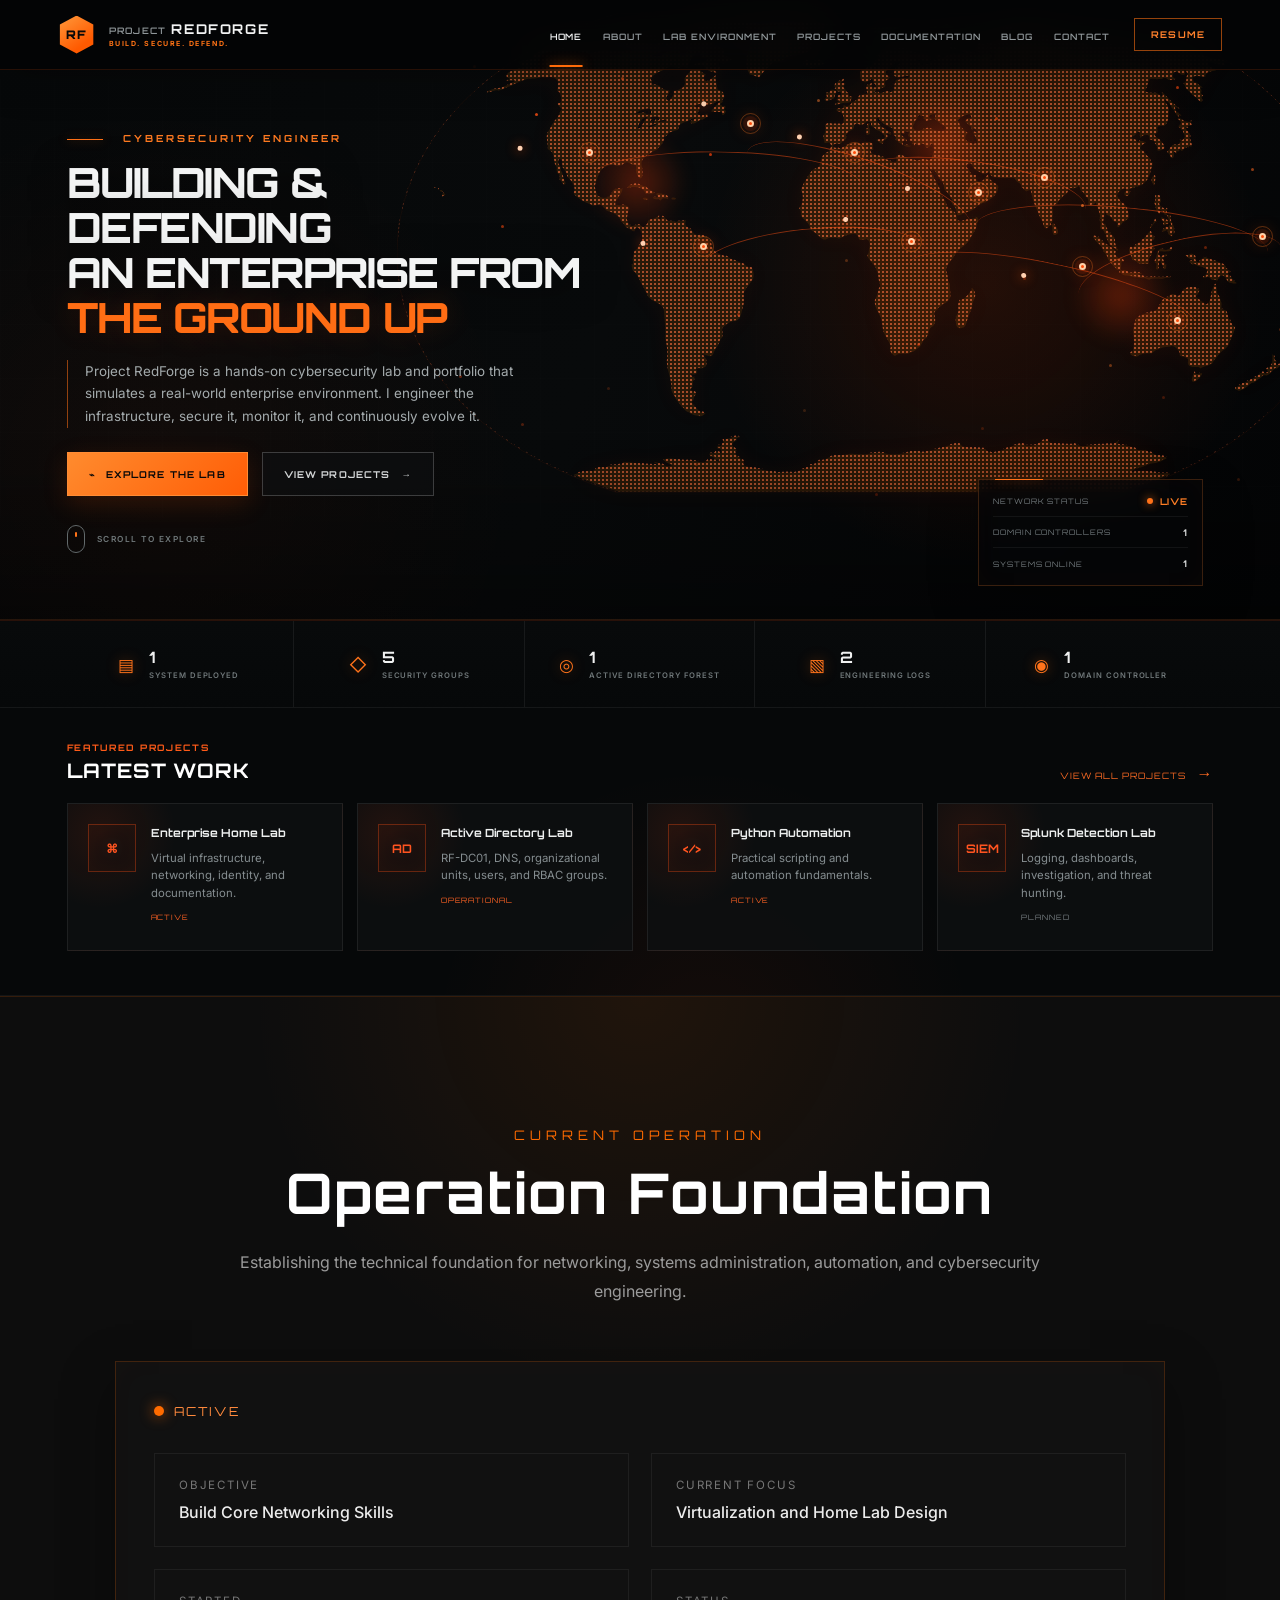
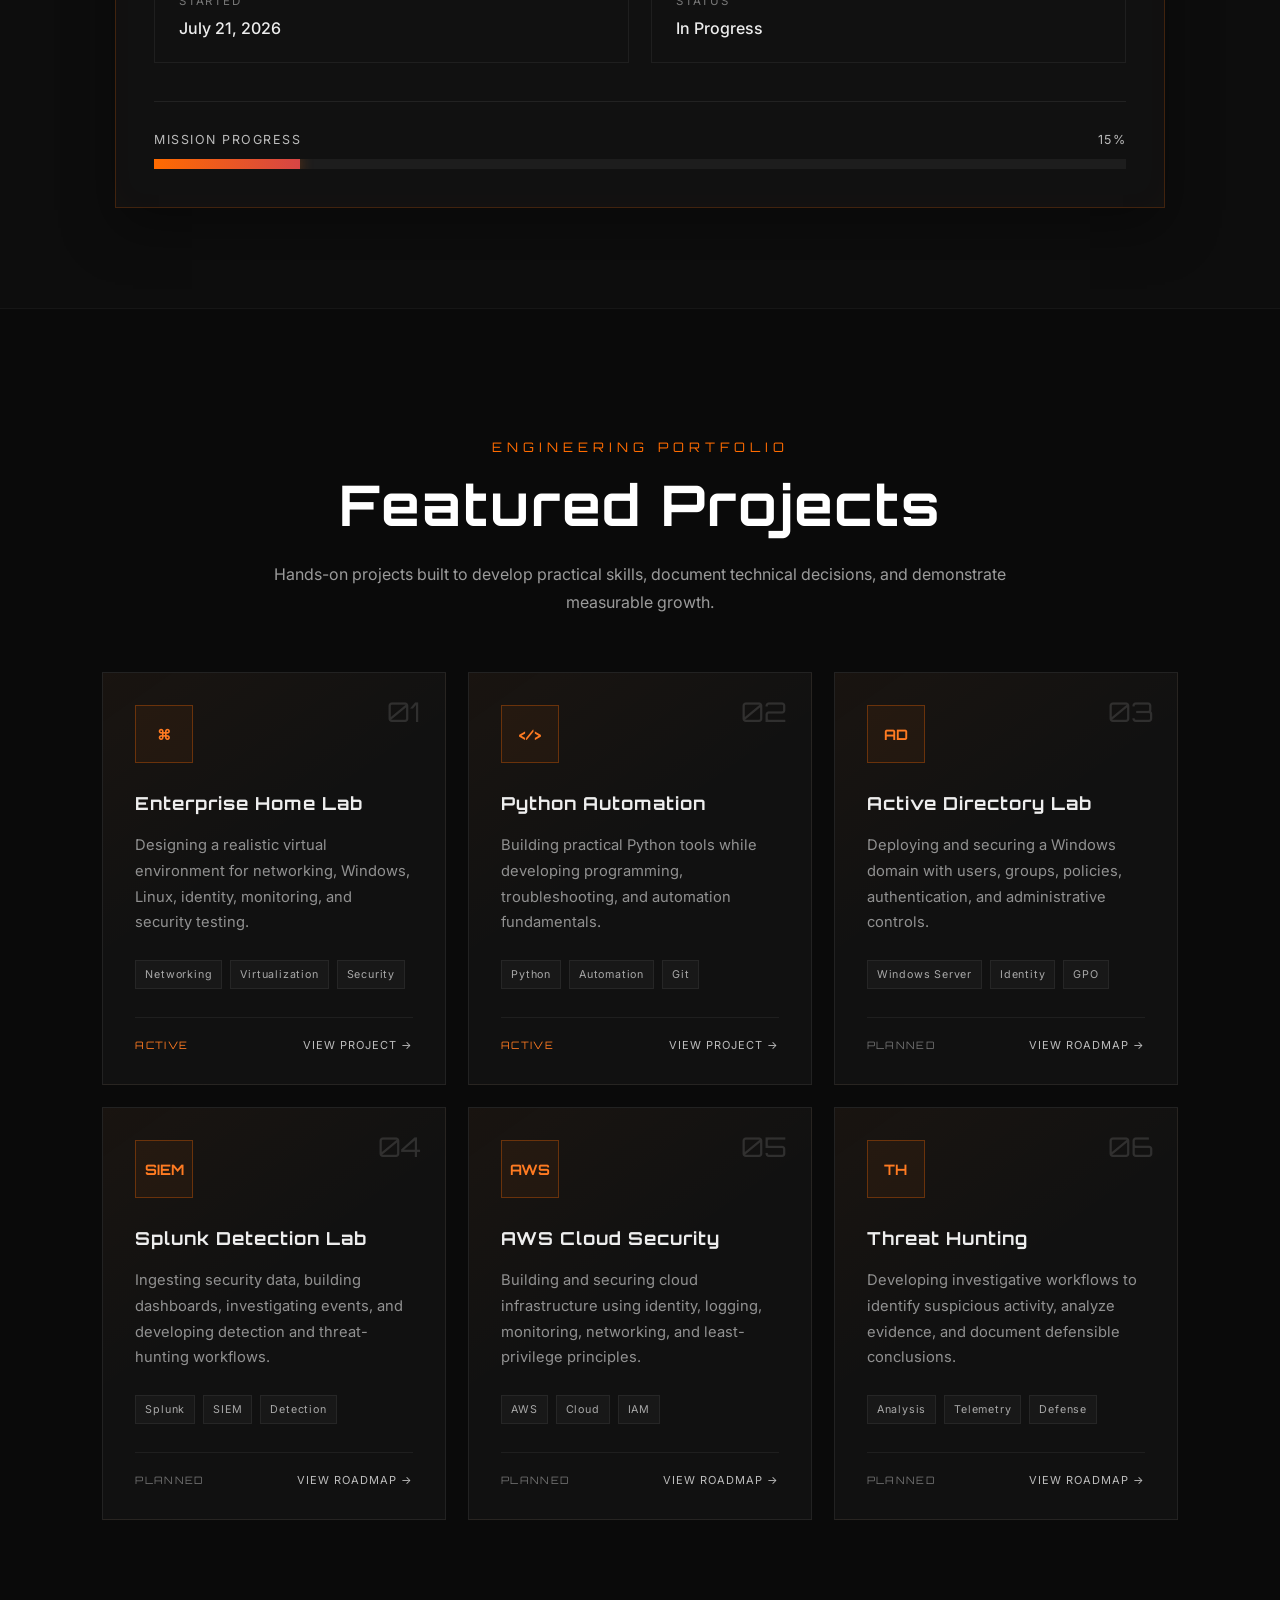
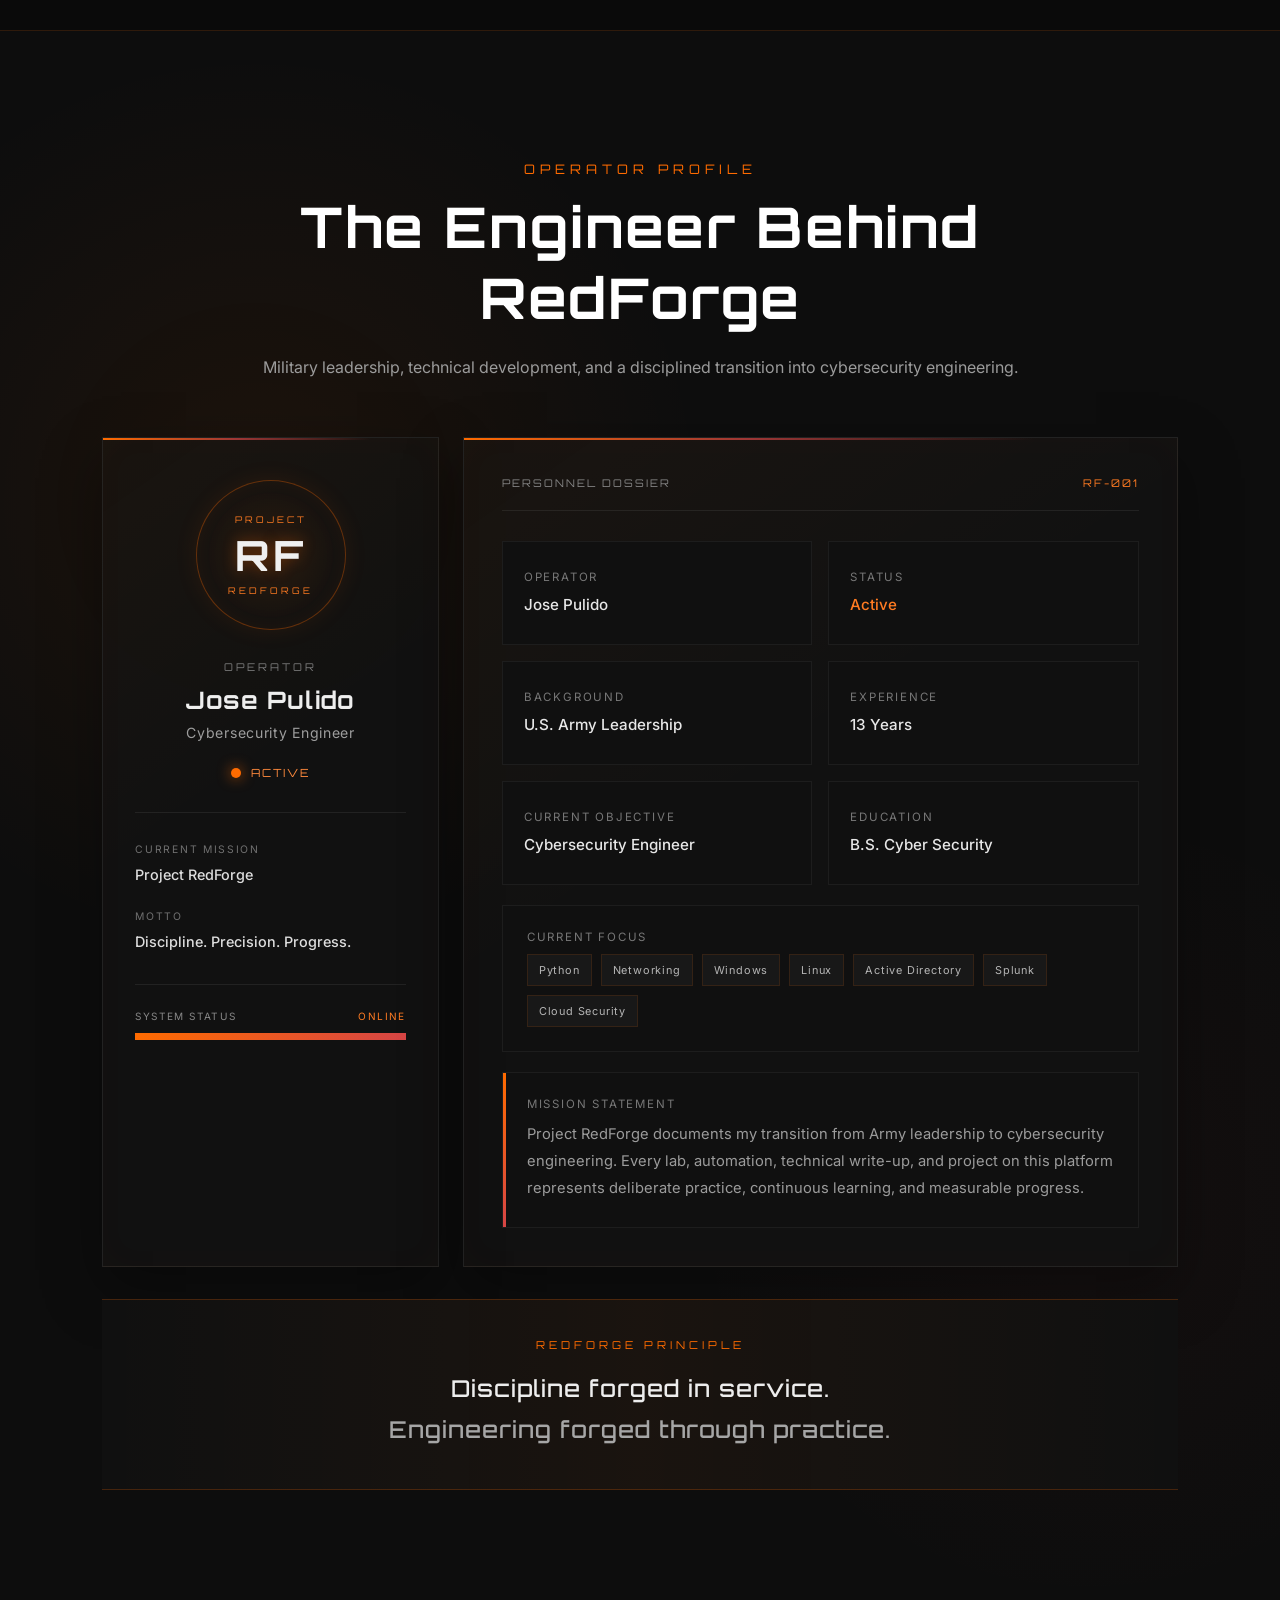
==== commit 9f8de7d5: "Tighten homepage dashboard experience" ====
--- a/index.html
+++ b/index.html
@@ -134,6 +134,8 @@
 
                     <div class="map-glow map-glow-three"></div>
 
+                    <div class="map-particles"></div>
+
                     <span class="network-node node-one"></span>
 
                     <span class="network-node node-two"></span>
@@ -146,6 +148,14 @@
 
                     <span class="network-node node-six"></span>
 
+                    <span class="network-node node-seven"></span>
+
+                    <span class="network-node node-eight"></span>
+
+                    <span class="network-node node-nine"></span>
+
+                    <span class="network-node node-ten"></span>
+
                     <span class="network-line line-one"></span>
 
                     <span class="network-line line-two"></span>
@@ -153,6 +163,12 @@
                     <span class="network-line line-three"></span>
 
                     <span class="network-line line-four"></span>
+
+                    <span class="network-line line-five"></span>
+
+                    <span class="network-line line-six"></span>
+
+                    <span class="network-line line-seven"></span>
 
                 </div>
 
@@ -345,13 +361,71 @@
 
                 <div>
                     <strong>
-                        24/7
+                        1
                     </strong>
 
                     <p>
-                        BUILDING &amp; DEFENSE
-                    </p>
-                </div>
+                        DOMAIN CONTROLLER
+                    </p>
+                </div>
+
+            </div>
+
+        </section>
+
+        <section
+            class="featured-preview"
+            aria-labelledby="featured-preview-title"
+        >
+
+            <div class="featured-preview-heading">
+                <div>
+                    <p>FEATURED PROJECTS</p>
+                    <h2 id="featured-preview-title">Latest Work</h2>
+                </div>
+
+                <a href="#projects">
+                    VIEW ALL PROJECTS <span aria-hidden="true">→</span>
+                </a>
+            </div>
+
+            <div class="featured-preview-grid">
+
+                <a class="preview-card" href="projects/enterprise-home-lab.html">
+                    <span class="preview-card-icon">⌘</span>
+                    <span>
+                        <strong>Enterprise Home Lab</strong>
+                        <small>Virtual infrastructure, networking, identity, and documentation.</small>
+                        <em>ACTIVE</em>
+                    </span>
+                </a>
+
+                <a class="preview-card" href="#projects">
+                    <span class="preview-card-icon">AD</span>
+                    <span>
+                        <strong>Active Directory Lab</strong>
+                        <small>RF-DC01, DNS, organizational units, users, and RBAC groups.</small>
+                        <em>OPERATIONAL</em>
+                    </span>
+                </a>
+
+                <a class="preview-card" href="#projects">
+                    <span class="preview-card-icon">&lt;/&gt;</span>
+                    <span>
+                        <strong>Python Automation</strong>
+                        <small>Practical scripting and automation fundamentals.</small>
+                        <em>ACTIVE</em>
+                    </span>
+                </a>
+
+                <a class="preview-card" href="#projects">
+                    <span class="preview-card-icon">SIEM</span>
+                    <span>
+                        <strong>Splunk Detection Lab</strong>
+                        <small>Logging, dashboards, investigation, and threat hunting.</small>
+                        <em class="planned">PLANNED</em>
+                    </span>
+                </a>
 
             </div>
 
--- a/style.css
+++ b/style.css
@@ -2383,10 +2383,454 @@
     .phase-marker {
         margin-bottom: 5px;
     }
-}.project-callout-description {
+}
+
+.project-callout-description {
     max-width: 720px;
     margin: 28px auto 0;
     color: #8f8f8f;
     font-size: 0.95rem;
     line-height: 1.8;
 }
+
+/* =========================================================
+   HOMEPAGE — REFERENCE ALIGNMENT PASS
+   Scoped to the homepage so project pages remain untouched.
+   ========================================================= */
+
+.home-page .navbar {
+    height: 70px;
+    padding-inline: clamp(24px, 4.5vw, 72px);
+    gap: 24px;
+    background: rgba(4, 5, 6, 0.92);
+    border-bottom-color: rgba(255, 91, 19, 0.14);
+}
+
+.home-page .brand-mark {
+    width: 38px;
+    height: 38px;
+    font-size: 0.74rem;
+}
+
+.home-page .brand-copy strong { font-size: 0.84rem; }
+.home-page .brand-copy em { font-size: 0.44rem; }
+
+.home-page .nav-links {
+    gap: clamp(15px, 1.6vw, 25px);
+}
+
+.home-page .nav-links a {
+    padding-block: 27px 24px;
+    font-size: 0.55rem;
+}
+
+.home-page .resume-button { padding: 10px 16px; }
+
+.home-page .hero {
+    height: min(620px, calc(100vh - 220px));
+    min-height: 560px;
+    padding: 104px clamp(24px, 5.2vw, 84px) 38px;
+    background:
+        radial-gradient(circle at 77% 46%, rgba(255, 66, 0, 0.12), transparent 27%),
+        radial-gradient(circle at 12% 76%, rgba(255, 68, 0, 0.045), transparent 30%),
+        linear-gradient(110deg, #060809 0%, #080a0b 48%, #040506 100%);
+}
+
+.home-page .hero::before {
+    opacity: 0.22;
+    background-size: 4px 4px;
+}
+
+.home-page .hero-grid-overlay {
+    opacity: 0.28;
+    background-size: 54px 54px;
+}
+
+.home-page .hero-content {
+    width: min(42vw, 650px);
+    max-width: 650px;
+}
+
+.home-page .hero-eyebrow {
+    margin-bottom: 16px;
+    font-size: 0.61rem;
+    letter-spacing: 0.31em;
+}
+
+.home-page .hero h1 {
+    max-width: 650px;
+    margin-bottom: 20px;
+    font-size: clamp(2.6rem, 3.2vw, 3.05rem);
+    line-height: 1.08;
+    letter-spacing: -0.035em;
+}
+
+.home-page .hero-description {
+    max-width: 485px;
+    margin-bottom: 24px;
+    font-size: 0.84rem;
+    line-height: 1.7;
+}
+
+.home-page .primary-button,
+.home-page .secondary-button {
+    min-height: 44px;
+    padding-inline: 21px;
+    font-size: 0.59rem;
+}
+
+.home-page .scroll-indicator {
+    margin-top: 29px;
+    font-size: 0.52rem;
+}
+
+.home-page .world-map {
+    top: 1%;
+    right: -5%;
+    width: min(74vw, 1120px);
+    opacity: 0;
+}
+
+.home-page .world-map-image {
+    opacity: 0.13;
+    filter:
+        invert(38%) sepia(97%) saturate(2450%) hue-rotate(355deg) brightness(105%) contrast(110%)
+        drop-shadow(0 0 11px rgba(255, 67, 9, 0.36));
+}
+
+.home-page .world-map::before {
+    inset: 0;
+    border: 0;
+    border-radius: 0;
+    transform: none;
+    opacity: 0.72;
+    background-image: radial-gradient(circle, rgba(255, 114, 66, 0.82) 0.75px, transparent 0.9px);
+    background-size: 4px 4px;
+    -webkit-mask: url("assests/world-map.svg") center / contain no-repeat;
+    mask: url("assests/world-map.svg") center / contain no-repeat;
+}
+
+.home-page .world-map::after {
+    inset: 0;
+    border: 0;
+    border-radius: 0;
+    transform: none;
+    opacity: 0.22;
+    background-image:
+        linear-gradient(rgba(255, 80, 30, 0.12) 1px, transparent 1px),
+        linear-gradient(90deg, rgba(255, 80, 30, 0.1) 1px, transparent 1px);
+    background-size: 22px 22px;
+    -webkit-mask: url("assests/world-map.svg") center / contain no-repeat;
+    mask: url("assests/world-map.svg") center / contain no-repeat;
+}
+
+.home-page .map-glow {
+    width: 105px;
+    background: radial-gradient(circle, rgba(255, 63, 8, 0.3), transparent 66%);
+}
+
+.home-page .network-node {
+    width: 7px;
+    height: 7px;
+    border-color: #ffd0a8;
+    background: #ff4b0a;
+    box-shadow: 0 0 0 4px rgba(255, 67, 8, 0.11), 0 0 17px #ff4a08;
+}
+
+.home-page .node-seven { top: 23%; left: 37%; animation-delay: -1.2s; }
+.home-page .node-eight { top: 37%; left: 61%; animation-delay: -0.3s; }
+.home-page .node-nine { top: 52%; left: 72%; animation-delay: -1.6s; }
+.home-page .node-ten { top: 46%; left: 91%; animation-delay: -0.9s; }
+
+.home-page .network-line {
+    height: 64px;
+    overflow: visible;
+    background: transparent;
+    border-top: 1px solid rgba(255, 82, 22, 0.48);
+    border-radius: 50%;
+}
+
+.home-page .network-line::after {
+    top: -3px;
+    width: 5px;
+    height: 5px;
+    border-radius: 50%;
+    background: #ffd1b1;
+    box-shadow: 0 0 12px #ff4c0a;
+}
+
+.home-page .line-one { top: 29%; left: 20%; width: 29%; transform: rotate(1deg); }
+.home-page .line-two { top: 28%; left: 48%; width: 25%; transform: rotate(8deg); }
+.home-page .line-three { top: 47%; left: 32%; width: 24%; transform: rotate(-5deg); }
+.home-page .line-four { top: 46%; left: 54%; width: 31%; transform: rotate(12deg); }
+.home-page .line-five { top: 23%; left: 37%; width: 25%; transform: rotate(19deg); }
+.home-page .line-six { top: 38%; left: 61%; width: 31%; transform: rotate(5deg); }
+.home-page .line-seven { top: 52%; left: 72%; width: 22%; transform: rotate(-13deg); }
+
+.home-page .map-particles,
+.home-page .map-particles::before,
+.home-page .map-particles::after {
+    position: absolute;
+    width: 3px;
+    height: 3px;
+    z-index: 6;
+    border-radius: 50%;
+    background: #ff4c10;
+    box-shadow:
+        62px 48px rgba(255, 82, 20, 0.8),
+        148px 12px rgba(255, 94, 28, 0.52),
+        236px 88px rgba(255, 68, 12, 0.7),
+        344px 34px rgba(255, 125, 48, 0.5),
+        416px 118px rgba(255, 63, 8, 0.7),
+        522px 52px rgba(255, 82, 14, 0.55),
+        608px 139px rgba(255, 121, 42, 0.7),
+        703px 21px rgba(255, 75, 12, 0.66),
+        778px 103px rgba(255, 103, 31, 0.55),
+        842px 57px rgba(255, 66, 10, 0.76);
+    animation: emberDrift 7s ease-in-out infinite alternate;
+}
+
+.home-page .map-particles {
+    top: 12%;
+    left: 8%;
+}
+
+.home-page .map-particles::before,
+.home-page .map-particles::after {
+    content: "";
+    top: 160px;
+    left: 28px;
+    opacity: 0.55;
+}
+
+.home-page .map-particles::after {
+    top: 310px;
+    left: -14px;
+    opacity: 0.35;
+    animation-delay: -3s;
+}
+
+.home-page .network-status-panel {
+    right: clamp(24px, 6vw, 96px);
+    bottom: 33px;
+    width: 225px;
+    padding: 6px 14px;
+    background: rgba(5, 7, 8, 0.82);
+}
+
+.home-page .status-row {
+    min-height: 31px;
+    font-size: 0.47rem;
+}
+
+.home-page .status-row strong { font-size: 0.58rem; }
+
+.home-page .hero-metrics {
+    min-height: 88px;
+    padding-inline: clamp(22px, 5vw, 80px);
+    background: linear-gradient(180deg, #080a0b, #060809);
+    border-top: 1px solid rgba(255, 73, 14, 0.14);
+}
+
+.home-page .metric { padding-block: 17px; }
+.home-page .metric-icon { font-size: 1.08rem; }
+.home-page .metric strong { font-size: 0.98rem; }
+.home-page .metric p { font-size: 0.48rem; }
+
+.featured-preview {
+    padding: 34px clamp(24px, 5.2vw, 84px) 44px;
+    background:
+        radial-gradient(circle at 55% 115%, rgba(255, 67, 8, 0.055), transparent 35%),
+        #060809;
+    border-bottom: 1px solid rgba(255, 255, 255, 0.05);
+}
+
+.featured-preview-heading {
+    margin-bottom: 20px;
+    display: flex;
+    justify-content: space-between;
+    align-items: end;
+}
+
+.featured-preview-heading p {
+    margin-bottom: 5px;
+    color: #ff5b19;
+    font-family: 'Orbitron', sans-serif;
+    font-size: 0.56rem;
+    font-weight: 700;
+    letter-spacing: 0.19em;
+}
+
+.featured-preview-heading h2 {
+    font-family: 'Orbitron', sans-serif;
+    font-size: 1.25rem;
+    letter-spacing: 0.04em;
+    text-transform: uppercase;
+}
+
+.featured-preview-heading > a {
+    color: #ff6c24;
+    font-family: 'Orbitron', sans-serif;
+    font-size: 0.55rem;
+    letter-spacing: 0.11em;
+    text-decoration: none;
+}
+
+.featured-preview-heading > a span {
+    margin-left: 8px;
+    font-size: 1rem;
+}
+
+.featured-preview-grid {
+    display: grid;
+    grid-template-columns: repeat(4, minmax(0, 1fr));
+    gap: 14px;
+}
+
+.preview-card {
+    min-height: 148px;
+    padding: 20px;
+    display: grid;
+    grid-template-columns: 48px 1fr;
+    gap: 15px;
+    color: inherit;
+    background:
+        radial-gradient(circle at 12% 20%, rgba(255, 63, 9, 0.095), transparent 28%),
+        rgba(13, 15, 16, 0.88);
+    border: 1px solid rgba(255, 255, 255, 0.075);
+    text-decoration: none;
+    transition: transform 0.3s ease, border-color 0.3s ease, box-shadow 0.3s ease;
+}
+
+.preview-card:hover {
+    transform: translateY(-4px);
+    border-color: rgba(255, 78, 18, 0.42);
+    box-shadow: 0 16px 38px rgba(0, 0, 0, 0.35);
+}
+
+.preview-card-icon {
+    width: 48px;
+    height: 48px;
+    display: grid;
+    place-items: center;
+    color: #ff5420;
+    border: 1px solid rgba(255, 77, 19, 0.35);
+    font-family: 'Orbitron', sans-serif;
+    font-size: 0.74rem;
+    font-weight: 700;
+    box-shadow: inset 0 0 18px rgba(255, 71, 12, 0.055);
+}
+
+.preview-card strong,
+.preview-card small,
+.preview-card em { display: block; }
+
+.preview-card strong {
+    margin: 2px 0 8px;
+    color: #eceeee;
+    font-family: 'Orbitron', sans-serif;
+    font-size: 0.7rem;
+    line-height: 1.4;
+}
+
+.preview-card small {
+    color: #858d90;
+    font-size: 0.71rem;
+    line-height: 1.55;
+}
+
+.preview-card em {
+    margin-top: 11px;
+    color: #ff6324;
+    font-family: 'Orbitron', sans-serif;
+    font-size: 0.46rem;
+    font-style: normal;
+    letter-spacing: 0.12em;
+}
+
+.preview-card em.planned { color: #777f82; }
+
+@keyframes emberDrift {
+    from { transform: translate3d(0, 0, 0); opacity: 0.45; }
+    to { transform: translate3d(18px, -12px, 0); opacity: 0.9; }
+}
+
+@media (max-width: 1120px) {
+    .home-page .hero {
+        height: auto;
+        min-height: 590px;
+    }
+
+    .home-page .hero-content {
+        width: min(58vw, 620px);
+    }
+
+    .home-page .world-map {
+        top: 14%;
+        right: -15%;
+        width: 83vw;
+    }
+
+    .featured-preview-grid {
+        grid-template-columns: repeat(2, minmax(0, 1fr));
+    }
+}
+
+@media (max-width: 760px) {
+    .home-page .navbar { height: 64px; }
+
+    .home-page .hero {
+        min-height: 700px;
+        padding-top: 108px;
+    }
+
+    .home-page .hero-content { width: 100%; }
+
+    .home-page .hero h1 {
+        font-size: clamp(2.25rem, 9vw, 3.15rem);
+    }
+
+    .home-page .world-map {
+        top: 48%;
+        right: -30%;
+        width: 118vw;
+    }
+
+    .featured-preview { padding-inline: 22px; }
+}
+
+@media (max-width: 560px) {
+    .home-page .brand-copy small,
+    .home-page .brand-copy em,
+    .home-page .resume-button {
+        display: none;
+    }
+
+    .home-page .hero {
+        min-height: 720px;
+        padding-inline: 20px;
+    }
+
+    .home-page .hero h1 {
+        font-size: clamp(2rem, 8.2vw, 2.55rem);
+    }
+
+    .home-page .hero-description { max-width: 100%; }
+
+    .home-page .primary-button,
+    .home-page .secondary-button {
+        width: 100%;
+    }
+
+    .featured-preview-heading {
+        align-items: flex-start;
+        gap: 16px;
+    }
+
+    .featured-preview-heading > a {
+        padding-top: 4px;
+        white-space: nowrap;
+    }
+
+    .featured-preview-grid { grid-template-columns: 1fr; }
+}
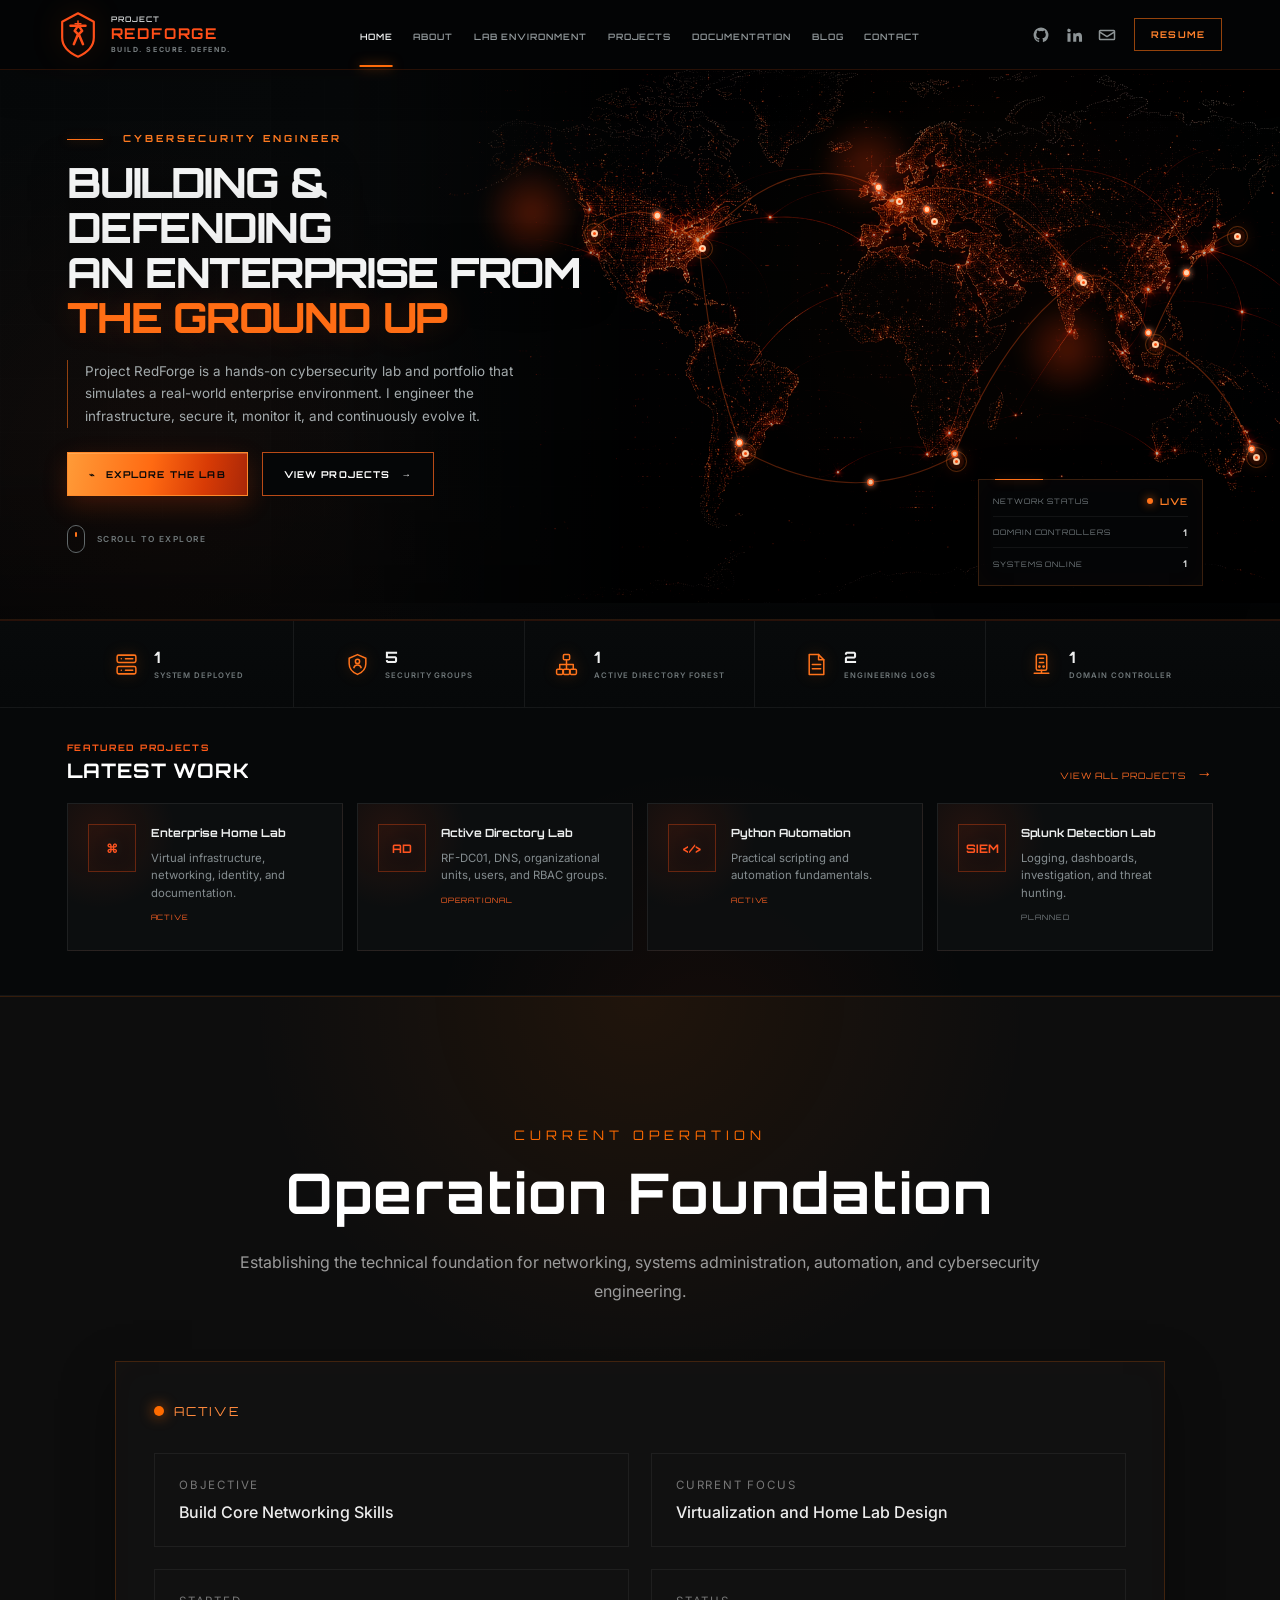
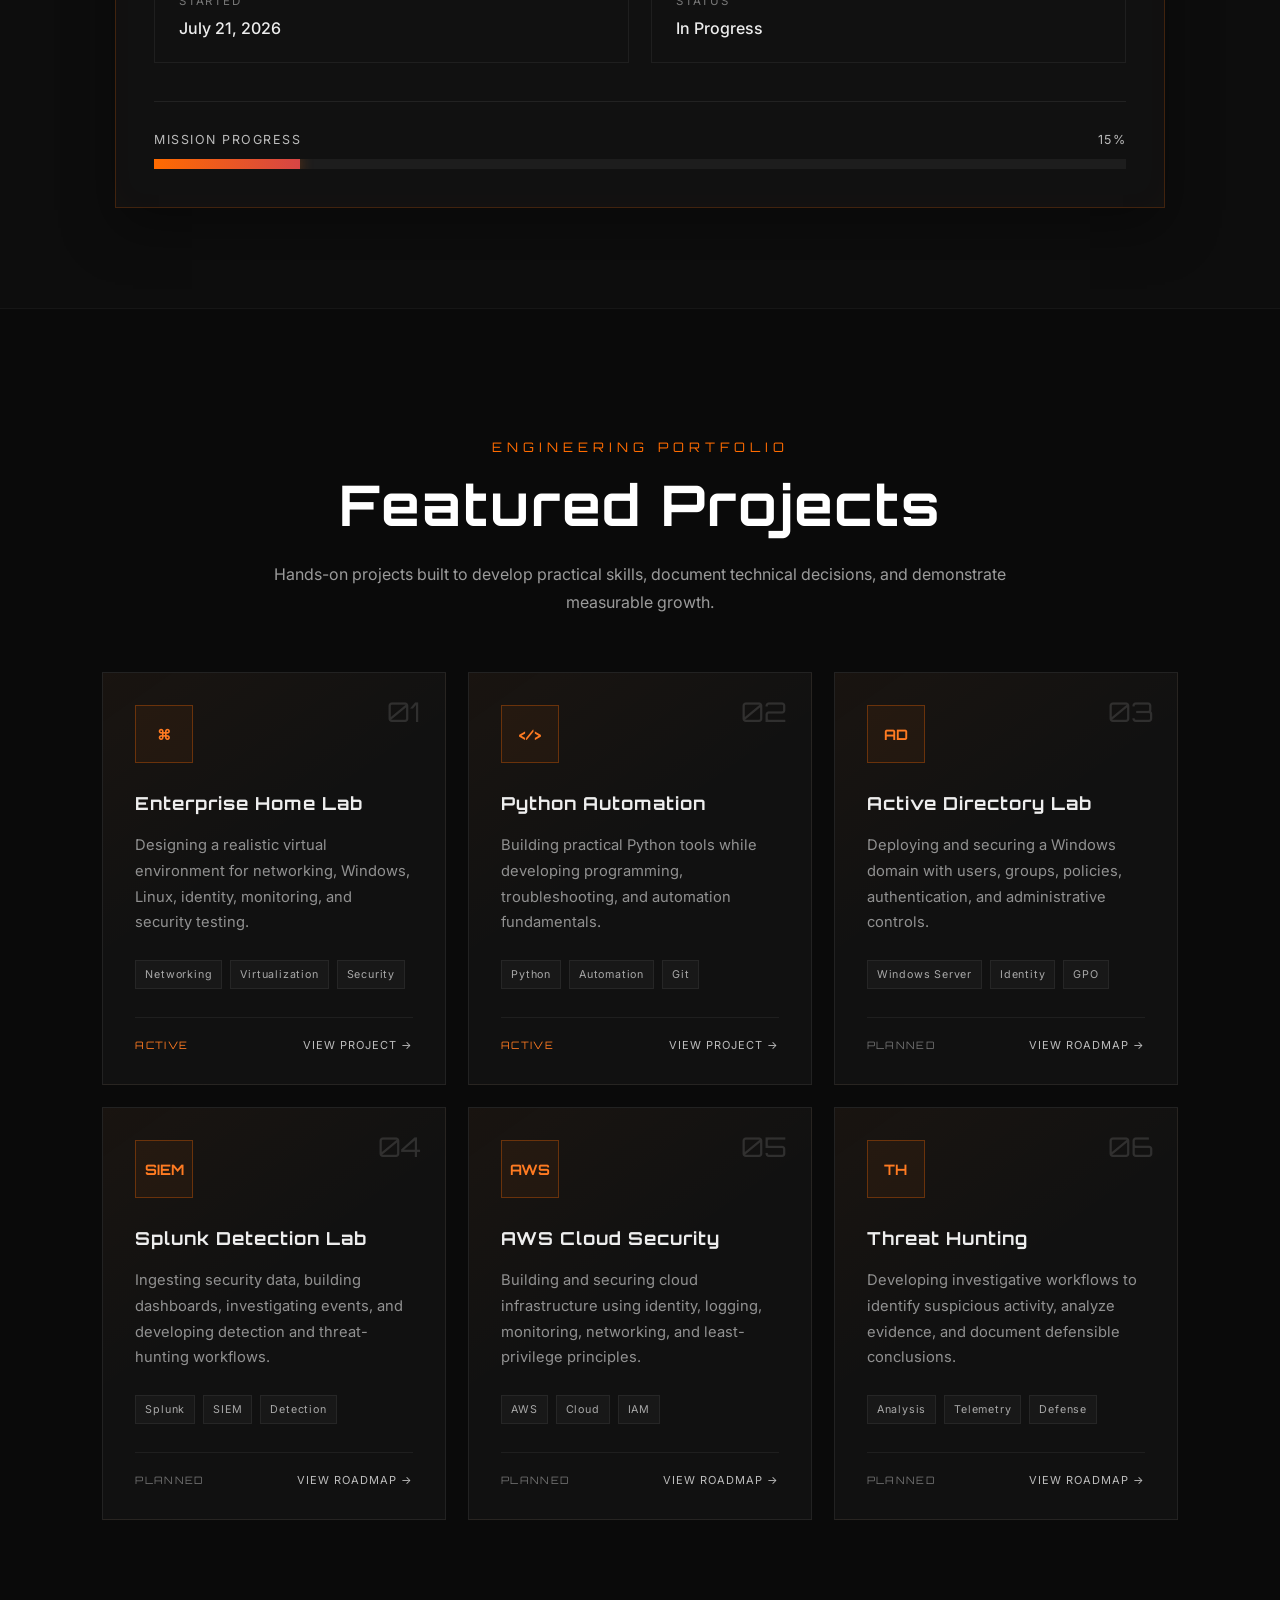
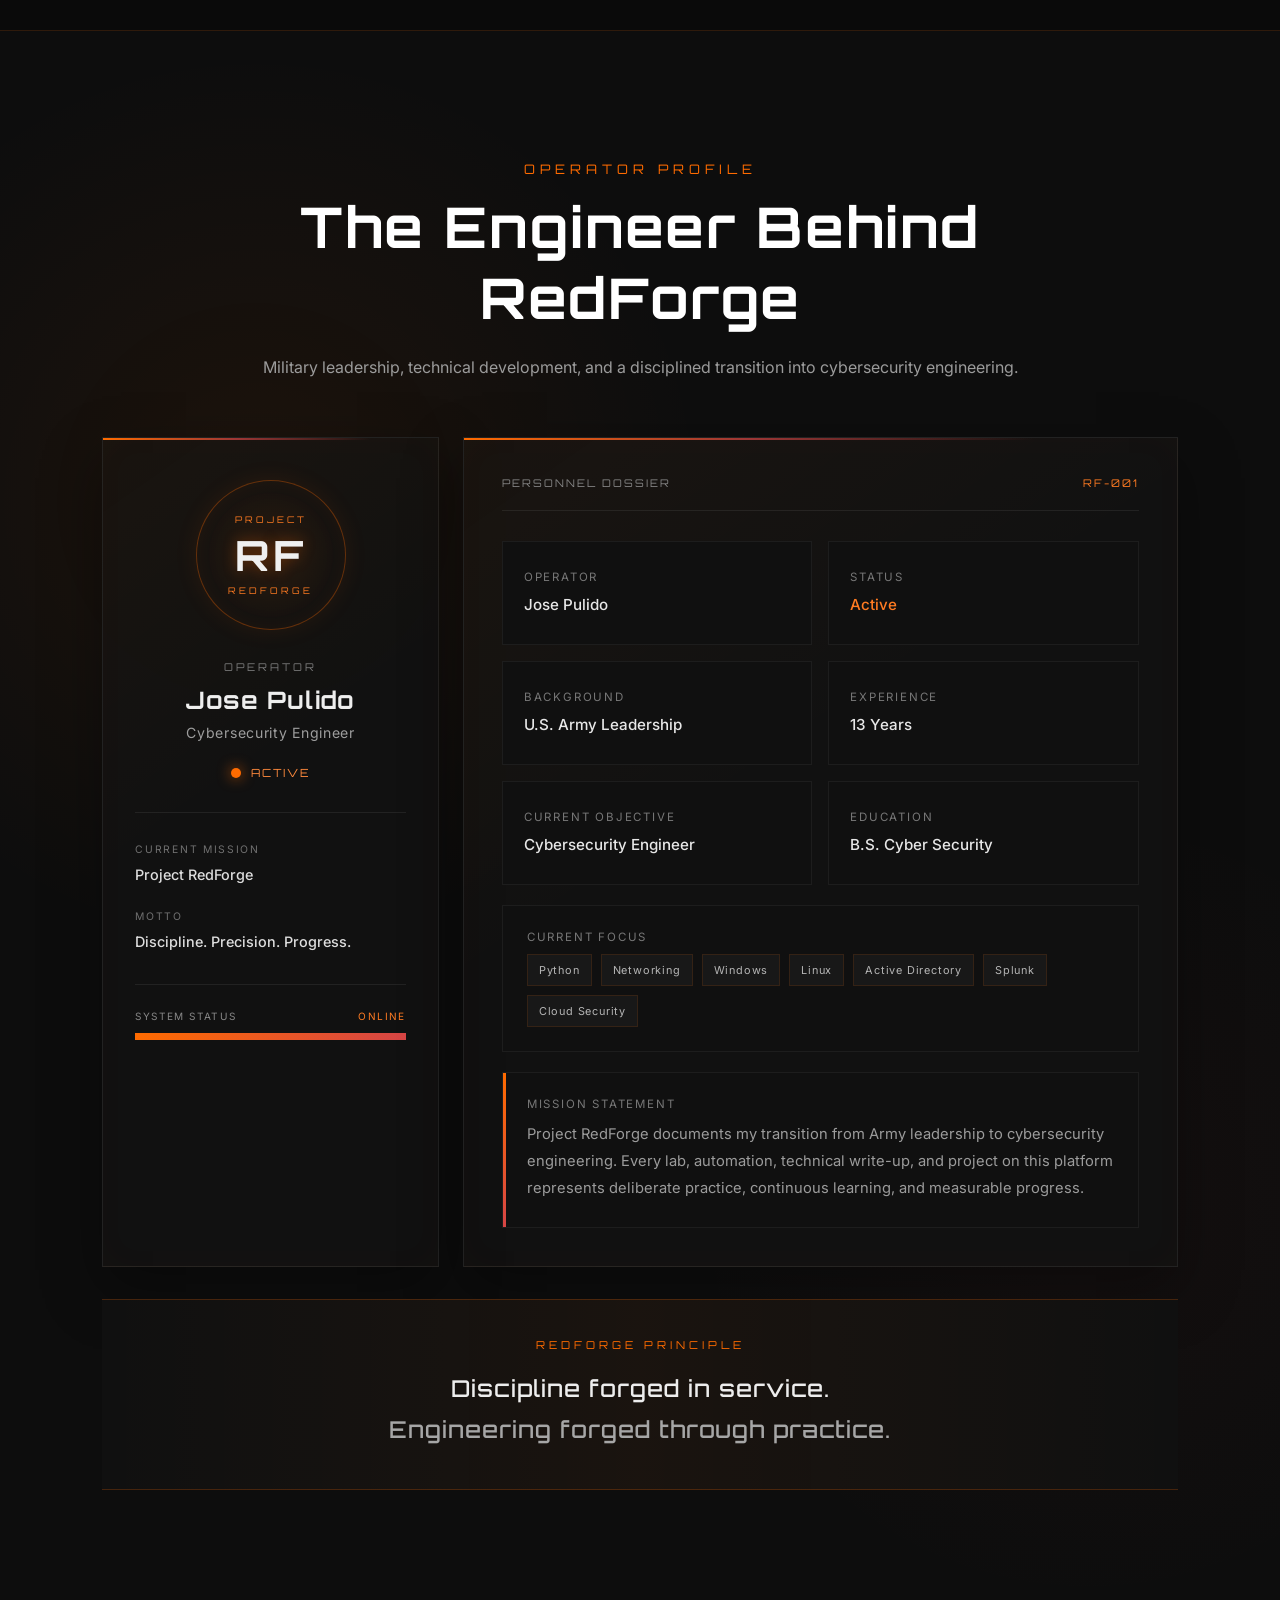
==== commit 974090ba: "Homepage redesign" ====
--- a/index.html
+++ b/index.html
@@ -47,8 +47,12 @@
             href="#home"
             aria-label="Project RedForge home"
         >
-            <span class="brand-mark">
-                RF
+            <span class="brand-mark" aria-hidden="true">
+                <svg viewBox="0 0 48 56" role="img">
+                    <path class="brand-shield" d="M24 2 43 12v19c0 11-7.5 18-19 23C12.5 49 5 42 5 31V12L24 2Z" />
+                    <path class="brand-forge" d="M15 17h9l-4 6 4 4-5 12m14-22h-8l4 6-4 4 5 12" />
+                    <path class="brand-spark" d="M24 11v7M20.5 14.5h7" />
+                </svg>
             </span>
 
             <span class="brand-copy">
@@ -97,12 +101,44 @@
             </a>
         </div>
 
-        <a
-            class="resume-button"
-            href="#"
-        >
-            RESUME
-        </a>
+        <div class="nav-actions">
+            <div class="social-links" aria-label="Professional profiles">
+                <a
+                    href="https://github.com/JPulido-cyber"
+                    target="_blank"
+                    rel="noopener noreferrer"
+                    aria-label="GitHub profile"
+                >
+                    <svg viewBox="0 0 24 24" aria-hidden="true">
+                        <path d="M12 2a10 10 0 0 0-3.16 19.49c.5.09.68-.22.68-.48v-1.87c-2.78.6-3.37-1.18-3.37-1.18-.45-1.16-1.11-1.47-1.11-1.47-.91-.62.07-.61.07-.61 1 .07 1.53 1.03 1.53 1.03.9 1.53 2.35 1.09 2.92.83.09-.65.35-1.09.64-1.34-2.22-.25-4.56-1.11-4.56-4.94 0-1.09.39-1.98 1.03-2.68-.1-.25-.45-1.27.1-2.64 0 0 .84-.27 2.75 1.02A9.6 9.6 0 0 1 12 6.82a9.6 9.6 0 0 1 2.5.34c1.91-1.29 2.75-1.02 2.75-1.02.55 1.37.2 2.39.1 2.64.64.7 1.03 1.59 1.03 2.68 0 3.84-2.34 4.68-4.57 4.93.36.31.68.92.68 1.86v2.76c0 .27.18.58.69.48A10 10 0 0 0 12 2Z" />
+                    </svg>
+                </a>
+
+                <a
+                    href="https://www.linkedin.com/in/jose-pulido-5887723a5"
+                    target="_blank"
+                    rel="noopener noreferrer"
+                    aria-label="LinkedIn profile"
+                >
+                    <svg viewBox="0 0 24 24" aria-hidden="true">
+                        <path d="M5.35 3.5A2.35 2.35 0 1 1 5.34 8.2a2.35 2.35 0 0 1 .01-4.7ZM3.3 9.75h4.1V21H3.3V9.75Zm6.65 0h3.93v1.54h.06c.55-1.04 1.88-2.13 3.87-2.13 4.14 0 4.9 2.72 4.9 6.27V21h-4.1v-4.94c0-1.18-.02-2.7-1.65-2.7-1.65 0-1.9 1.29-1.9 2.61V21h-4.11V9.75Z" />
+                    </svg>
+                </a>
+
+                <a href="mailto:j.pulido.cyber@outlook.com" aria-label="Email JPulido">
+                    <svg viewBox="0 0 24 24" aria-hidden="true">
+                        <path d="M3 5h18a2 2 0 0 1 2 2v10a2 2 0 0 1-2 2H3a2 2 0 0 1-2-2V7a2 2 0 0 1 2-2Zm0 2v.35l9 5.62 9-5.62V7H3Zm18 10V9.7l-8.47 5.3a1 1 0 0 1-1.06 0L3 9.7V17h18Z" />
+                    </svg>
+                </a>
+            </div>
+
+            <a
+                class="resume-button"
+                href="#"
+            >
+                RESUME
+            </a>
+        </div>
 
     </nav>
 
@@ -120,11 +156,29 @@
 
                 <div class="hero-grid-overlay"></div>
 
+                <div class="forge-atmosphere">
+                    <i class="forge-ember"></i>
+                    <i class="forge-ember"></i>
+                    <i class="forge-ember"></i>
+                    <i class="forge-ember"></i>
+                    <i class="forge-ember"></i>
+                    <i class="forge-ember"></i>
+                    <i class="forge-ember"></i>
+                    <i class="forge-ash"></i>
+                    <i class="forge-ash"></i>
+                    <i class="forge-ash"></i>
+                    <i class="forge-ash"></i>
+                    <i class="forge-ash"></i>
+                    <i class="forge-ash"></i>
+                    <i class="forge-ash"></i>
+                    <i class="forge-ash"></i>
+                </div>
+
                 <div class="world-map">
 
                     <img
                         class="world-map-image"
-                        src="assests/world-map.svg"
+                        src="images/redforge-world-map-v2.png"
                         alt=""
                     >
 
@@ -134,8 +188,6 @@
 
                     <div class="map-glow map-glow-three"></div>
 
-                    <div class="map-particles"></div>
-
                     <span class="network-node node-one"></span>
 
                     <span class="network-node node-two"></span>
@@ -156,19 +208,64 @@
 
                     <span class="network-node node-ten"></span>
 
-                    <span class="network-line line-one"></span>
-
-                    <span class="network-line line-two"></span>
-
-                    <span class="network-line line-three"></span>
-
-                    <span class="network-line line-four"></span>
-
-                    <span class="network-line line-five"></span>
-
-                    <span class="network-line line-six"></span>
-
-                    <span class="network-line line-seven"></span>
+                    <svg
+                        class="network-routes"
+                        viewBox="0 0 1000 520"
+                        preserveAspectRatio="none"
+                        aria-hidden="true"
+                    >
+                        <defs>
+                            <filter id="signal-glow" x="-300%" y="-300%" width="700%" height="700%">
+                                <feGaussianBlur stdDeviation="3" result="blur"></feGaussianBlur>
+                                <feMerge>
+                                    <feMergeNode in="blur"></feMergeNode>
+                                    <feMergeNode in="SourceGraphic"></feMergeNode>
+                                </feMerge>
+                            </filter>
+                        </defs>
+
+                        <path id="route-1" d="M307 192 Q358 155 410 205"></path>
+                        <path id="route-2" d="M410 205 Q505 105 598 164"></path>
+                        <path id="route-3" d="M598 164 Q614 150 631 181"></path>
+                        <path id="route-4" d="M410 205 Q420 315 451 386"></path>
+                        <path id="route-5" d="M451 386 Q555 440 652 392"></path>
+                        <path id="route-6" d="M598 164 Q685 128 773 235"></path>
+                        <path id="route-7" d="M652 392 Q700 280 773 235"></path>
+                        <path id="route-8" d="M773 235 Q808 220 841 289"></path>
+                        <path id="route-9" d="M841 289 Q878 205 920 194"></path>
+                        <path id="route-10" d="M841 289 Q905 310 938 389"></path>
+
+                        <circle class="route-signal" r="3.2" filter="url(#signal-glow)">
+                            <animateMotion dur="8.5s" begin="-2.1s" repeatCount="indefinite"><mpath href="#route-1"></mpath></animateMotion>
+                        </circle>
+                        <circle class="route-signal" r="3" filter="url(#signal-glow)">
+                            <animateMotion dur="10.2s" begin="-6.4s" repeatCount="indefinite"><mpath href="#route-2"></mpath></animateMotion>
+                        </circle>
+                        <circle class="route-signal" r="2.8" filter="url(#signal-glow)">
+                            <animateMotion dur="9.4s" begin="-4.8s" repeatCount="indefinite"><mpath href="#route-3"></mpath></animateMotion>
+                        </circle>
+                        <circle class="route-signal" r="3.2" filter="url(#signal-glow)">
+                            <animateMotion dur="11.5s" begin="-8.2s" repeatCount="indefinite"><mpath href="#route-4"></mpath></animateMotion>
+                        </circle>
+                        <circle class="route-signal" r="2.7" filter="url(#signal-glow)">
+                            <animateMotion dur="10.8s" begin="-3.7s" repeatCount="indefinite"><mpath href="#route-5"></mpath></animateMotion>
+                        </circle>
+                        <circle class="route-signal" r="3" filter="url(#signal-glow)">
+                            <animateMotion dur="12.4s" begin="-9.5s" repeatCount="indefinite"><mpath href="#route-6"></mpath></animateMotion>
+                        </circle>
+                        <circle class="route-signal" r="2.7" filter="url(#signal-glow)">
+                            <animateMotion dur="9.8s" begin="-7.1s" repeatCount="indefinite"><mpath href="#route-7"></mpath></animateMotion>
+                        </circle>
+                        <circle class="route-signal" r="2.8" filter="url(#signal-glow)">
+                            <animateMotion dur="8.9s" begin="-5.4s" repeatCount="indefinite"><mpath href="#route-8"></mpath></animateMotion>
+                        </circle>
+                        <circle class="route-signal" r="3" filter="url(#signal-glow)">
+                            <animateMotion dur="10.6s" begin="-2.8s" repeatCount="indefinite"><mpath href="#route-9"></mpath></animateMotion>
+                        </circle>
+                        <circle class="route-signal" r="2.8" filter="url(#signal-glow)">
+                            <animateMotion dur="11.8s" begin="-8.6s" repeatCount="indefinite"><mpath href="#route-10"></mpath></animateMotion>
+                        </circle>
+                    </svg>
 
                 </div>
 
@@ -283,8 +380,12 @@
 
             <div class="metric">
 
-                <span class="metric-icon">
-                    ▤
+                <span class="metric-icon" aria-hidden="true">
+                    <svg viewBox="0 0 24 24">
+                        <rect x="3" y="3" width="18" height="7" rx="1.5"></rect>
+                        <rect x="3" y="14" width="18" height="7" rx="1.5"></rect>
+                        <path d="M7 6.5h.01M7 17.5h.01M11 6.5h7M11 17.5h7"></path>
+                    </svg>
                 </span>
 
                 <div>
@@ -301,8 +402,12 @@
 
             <div class="metric">
 
-                <span class="metric-icon">
-                    ◇
+                <span class="metric-icon" aria-hidden="true">
+                    <svg viewBox="0 0 24 24">
+                        <path d="M12 2.5 20 6v5.2c0 5-3.1 8.2-8 10.3-4.9-2.1-8-5.3-8-10.3V6l8-3.5Z"></path>
+                        <circle cx="12" cy="9" r="2"></circle>
+                        <path d="M8.5 15c.6-1.7 1.8-2.6 3.5-2.6s2.9.9 3.5 2.6"></path>
+                    </svg>
                 </span>
 
                 <div>
@@ -319,8 +424,14 @@
 
             <div class="metric">
 
-                <span class="metric-icon">
-                    ◎
+                <span class="metric-icon" aria-hidden="true">
+                    <svg viewBox="0 0 24 24">
+                        <rect x="9" y="2.5" width="6" height="5" rx="1"></rect>
+                        <rect x="2.5" y="16.5" width="6" height="5" rx="1"></rect>
+                        <rect x="9" y="16.5" width="6" height="5" rx="1"></rect>
+                        <rect x="15.5" y="16.5" width="6" height="5" rx="1"></rect>
+                        <path d="M12 7.5v4.5M5.5 16.5V12h13v4.5M12 12v4.5"></path>
+                    </svg>
                 </span>
 
                 <div>
@@ -337,8 +448,11 @@
 
             <div class="metric">
 
-                <span class="metric-icon">
-                    ▧
+                <span class="metric-icon" aria-hidden="true">
+                    <svg viewBox="0 0 24 24">
+                        <path d="M5 2.5h9l5 5V21.5H5v-19Z"></path>
+                        <path d="M14 2.5v5h5M8 12h8M8 16h8"></path>
+                    </svg>
                 </span>
 
                 <div>
@@ -355,8 +469,13 @@
 
             <div class="metric">
 
-                <span class="metric-icon">
-                    ◉
+                <span class="metric-icon" aria-hidden="true">
+                    <svg viewBox="0 0 24 24">
+                        <rect x="7" y="2.5" width="10" height="15" rx="1.5"></rect>
+                        <path d="M10 6h4M10 10h4M12 17.5v3M5 20.5h14"></path>
+                        <circle cx="10" cy="14" r=".65"></circle>
+                        <circle cx="14" cy="14" r=".65"></circle>
+                    </svg>
                 </span>
 
                 <div>
--- a/style.css
+++ b/style.css
@@ -53,22 +53,33 @@
 
 .brand-mark {
     width: 42px;
-    height: 42px;
+    height: 48px;
     display: grid;
     place-items: center;
-    color: #080808;
-    background: linear-gradient(145deg, #ff9a3c, #ff5a00 72%);
-    font-size: 0.83rem;
-    font-weight: 900;
-    letter-spacing: 0.06em;
-    clip-path: polygon(50% 0, 94% 24%, 94% 76%, 50% 100%, 6% 76%, 6% 24%);
     filter: drop-shadow(0 0 15px rgba(255, 102, 10, 0.28));
 }
 
+.brand-mark svg {
+    width: 100%;
+    height: 100%;
+    overflow: visible;
+}
+
+.brand-shield,
+.brand-forge,
+.brand-spark {
+    fill: none;
+    stroke: #ff4f19;
+    stroke-linecap: round;
+    stroke-linejoin: round;
+}
+
+.brand-shield { stroke-width: 2.6; }
+.brand-forge { stroke-width: 3; }
+.brand-spark { stroke-width: 1.7; }
+
 .brand-copy {
-    display: grid;
-    grid-template-columns: auto 1fr;
-    align-items: baseline;
+    display: block;
     line-height: 1;
 }
 
@@ -79,23 +90,25 @@
 }
 
 .brand-copy small {
-    margin-right: 5px;
-    color: #8f9699;
+    display: block;
+    margin-bottom: 3px;
+    color: #d1d4d5;
     font-size: 0.56rem;
     font-weight: 600;
     letter-spacing: 0.14em;
 }
 
 .brand-copy strong {
-    color: #f2f3f3;
+    display: block;
+    color: #ff4f19;
     font-size: 0.92rem;
     letter-spacing: 0.12em;
 }
 
 .brand-copy em {
-    grid-column: 1 / -1;
-    margin-top: 5px;
-    color: #ff7315;
+    display: block;
+    margin-top: 4px;
+    color: #777e80;
     font-family: 'Inter', sans-serif;
     font-size: 0.49rem;
     font-weight: 700;
@@ -107,7 +120,42 @@
     display: flex;
     align-items: center;
     gap: clamp(15px, 1.55vw, 25px);
-    margin-left: auto;
+    margin-inline: auto;
+}
+
+.nav-actions {
+    flex-shrink: 0;
+    display: flex;
+    align-items: center;
+    justify-content: flex-end;
+    gap: 18px;
+}
+
+.social-links {
+    display: flex;
+    align-items: center;
+    gap: 15px;
+}
+
+.social-links a {
+    width: 18px;
+    height: 18px;
+    display: grid;
+    place-items: center;
+    color: #8d9496;
+    transition: color 0.25s ease, filter 0.25s ease, transform 0.25s ease;
+}
+
+.social-links a:hover {
+    color: #ff5c20;
+    filter: drop-shadow(0 0 7px rgba(255, 82, 25, 0.48));
+    transform: translateY(-1px);
+}
+
+.social-links svg {
+    width: 100%;
+    height: 100%;
+    fill: currentColor;
 }
 
 .nav-links a {
@@ -602,9 +650,24 @@
 }
 
 .metric-icon {
+    width: 27px;
+    height: 27px;
+    display: grid;
+    flex: 0 0 27px;
+    place-items: center;
     color: #ff731b;
-    font-size: 1.25rem;
-    text-shadow: 0 0 14px rgba(255, 105, 12, 0.38);
+    filter: drop-shadow(0 0 7px rgba(255, 105, 12, 0.3));
+}
+
+.metric-icon svg {
+    width: 100%;
+    height: 100%;
+    overflow: visible;
+    fill: none;
+    stroke: currentColor;
+    stroke-width: 1.45;
+    stroke-linecap: round;
+    stroke-linejoin: round;
 }
 
 .metric strong {
@@ -2401,21 +2464,26 @@
 .home-page .navbar {
     height: 70px;
     padding-inline: clamp(24px, 4.5vw, 72px);
-    gap: 24px;
+    display: grid;
+    grid-template-columns: minmax(205px, 1fr) auto minmax(205px, 1fr);
+    gap: clamp(18px, 2vw, 34px);
     background: rgba(4, 5, 6, 0.92);
     border-bottom-color: rgba(255, 91, 19, 0.14);
 }
 
 .home-page .brand-mark {
-    width: 38px;
-    height: 38px;
-    font-size: 0.74rem;
-}
-
-.home-page .brand-copy strong { font-size: 0.84rem; }
+    width: 40px;
+    height: 48px;
+}
+
+.home-page .brand { justify-self: start; }
+.home-page .brand-copy small { font-size: 0.48rem; }
+.home-page .brand-copy strong { font-size: 0.93rem; }
 .home-page .brand-copy em { font-size: 0.44rem; }
 
 .home-page .nav-links {
+    justify-self: center;
+    margin: 0;
     gap: clamp(15px, 1.6vw, 25px);
 }
 
@@ -2424,6 +2492,7 @@
     font-size: 0.55rem;
 }
 
+.home-page .nav-actions { justify-self: end; }
 .home-page .resume-button { padding: 10px 16px; }
 
 .home-page .hero {
@@ -2446,6 +2515,92 @@
     background-size: 54px 54px;
 }
 
+.forge-atmosphere {
+    position: absolute;
+    inset: 0;
+    z-index: 3;
+    overflow: hidden;
+    pointer-events: none;
+    mask-image: linear-gradient(to top, #000 0%, #000 72%, transparent 100%);
+}
+
+.forge-atmosphere i {
+    position: absolute;
+    bottom: -28px;
+    display: block;
+    pointer-events: none;
+    will-change: transform, opacity;
+}
+
+.forge-ember {
+    width: 2px;
+    height: 11px;
+    border-radius: 50%;
+    background: linear-gradient(to top, #9f2103, #ff5a0a 48%, #ffd09a);
+    box-shadow:
+        0 0 5px rgba(255, 73, 8, 0.9),
+        0 0 13px rgba(255, 56, 4, 0.42);
+    transform: rotate(18deg);
+    animation: forgeEmberRise var(--duration, 7s) var(--delay, 0s) ease-in infinite;
+}
+
+.forge-ash {
+    width: var(--size, 4px);
+    height: calc(var(--size, 4px) * 0.62);
+    background: rgba(178, 166, 157, 0.36);
+    clip-path: polygon(12% 28%, 74% 0, 100% 63%, 43% 100%, 0 72%);
+    filter: blur(0.35px);
+    animation: forgeAshDrift var(--duration, 13s) var(--delay, 0s) linear infinite;
+}
+
+.forge-ember:nth-child(1) { left: 3%; --duration: 6.8s; --delay: -1.4s; }
+.forge-ember:nth-child(2) { left: 14%; --duration: 8.3s; --delay: -5.7s; }
+.forge-ember:nth-child(3) { left: 29%; --duration: 7.4s; --delay: -3.1s; }
+.forge-ember:nth-child(4) { left: 47%; --duration: 9.1s; --delay: -7.2s; }
+.forge-ember:nth-child(5) { left: 66%; --duration: 7.8s; --delay: -2.2s; }
+.forge-ember:nth-child(6) { left: 82%; --duration: 8.7s; --delay: -6.4s; }
+.forge-ember:nth-child(7) { left: 96%; --duration: 7.1s; --delay: -4.6s; }
+
+.forge-ash:nth-child(8)  { left: 8%;  --size: 3px; --duration: 14s; --delay: -8s; }
+.forge-ash:nth-child(9)  { left: 21%; --size: 5px; --duration: 18s; --delay: -3s; }
+.forge-ash:nth-child(10) { left: 36%; --size: 3px; --duration: 15s; --delay: -11s; }
+.forge-ash:nth-child(11) { left: 52%; --size: 6px; --duration: 20s; --delay: -6s; }
+.forge-ash:nth-child(12) { left: 61%; --size: 4px; --duration: 16s; --delay: -13s; }
+.forge-ash:nth-child(13) { left: 73%; --size: 3px; --duration: 19s; --delay: -9s; }
+.forge-ash:nth-child(14) { left: 87%; --size: 5px; --duration: 17s; --delay: -4s; }
+.forge-ash:nth-child(15) { left: 93%; --size: 3px; --duration: 21s; --delay: -15s; }
+
+@keyframes forgeEmberRise {
+    0% {
+        opacity: 0;
+        transform: translate3d(0, 30px, 0) rotate(14deg) scaleY(0.55);
+    }
+    12% { opacity: 0.9; }
+    54% { opacity: 0.58; }
+    100% {
+        opacity: 0;
+        transform: translate3d(46px, -560px, 0) rotate(34deg) scaleY(1.35);
+    }
+}
+
+@keyframes forgeAshDrift {
+    0% {
+        opacity: 0;
+        transform: translate3d(0, 25px, 0) rotate(0deg);
+    }
+    15% { opacity: 0.34; }
+    65% { opacity: 0.18; }
+    100% {
+        opacity: 0;
+        transform: translate3d(-72px, -500px, 0) rotate(310deg);
+    }
+}
+
+@media (prefers-reduced-motion: reduce) {
+    .forge-atmosphere i { animation: none; }
+    .network-routes .route-signal { display: none; }
+}
+
 .home-page .hero-content {
     width: min(42vw, 650px);
     max-width: 650px;
@@ -2479,49 +2634,94 @@
     font-size: 0.59rem;
 }
 
+.home-page .primary-button {
+    border-color: #ff8a2b;
+    background:
+        linear-gradient(
+            100deg,
+            #ff9b38 0%,
+            #ff6a12 46%,
+            #d83b05 76%,
+            #a92708 100%
+        );
+    box-shadow:
+        0 9px 26px rgba(255, 77, 8, 0.2),
+        inset 0 1px 0 rgba(255, 220, 174, 0.24);
+}
+
+.home-page .primary-button:hover {
+    border-color: #ffad58;
+    background:
+        linear-gradient(
+            100deg,
+            #ffab4d 0%,
+            #ff7419 44%,
+            #e44708 76%,
+            #b42b08 100%
+        );
+    box-shadow:
+        0 12px 34px rgba(255, 73, 7, 0.32),
+        0 0 18px rgba(255, 91, 13, 0.12),
+        inset 0 1px 0 rgba(255, 230, 194, 0.3);
+}
+
+.home-page .secondary-button {
+    color: #ffffff;
+    border-color: rgba(255, 100, 28, 0.72);
+    background: #050607;
+    box-shadow: none;
+}
+
+.home-page .secondary-button:hover {
+    color: #ffffff;
+    border-color: #ff7022;
+    background: #090807;
+    box-shadow: none;
+}
+
 .home-page .scroll-indicator {
     margin-top: 29px;
     font-size: 0.52rem;
 }
 
 .home-page .world-map {
-    top: 1%;
-    right: -5%;
-    width: min(74vw, 1120px);
+    top: 2%;
+    right: -3%;
+    width: min(82vw, 1320px);
+    aspect-ratio: 16 / 9;
     opacity: 0;
 }
 
 .home-page .world-map-image {
-    opacity: 0.13;
+    object-fit: cover;
+    opacity: 0.82;
+    mix-blend-mode: screen;
+    -webkit-mask-image: linear-gradient(
+        90deg,
+        transparent 0%,
+        rgba(0, 0, 0, 0.08) 7%,
+        rgba(0, 0, 0, 0.48) 18%,
+        #000 34%,
+        #000 100%
+    );
+    mask-image: linear-gradient(
+        90deg,
+        transparent 0%,
+        rgba(0, 0, 0, 0.08) 7%,
+        rgba(0, 0, 0, 0.48) 18%,
+        #000 34%,
+        #000 100%
+    );
     filter:
-        invert(38%) sepia(97%) saturate(2450%) hue-rotate(355deg) brightness(105%) contrast(110%)
-        drop-shadow(0 0 11px rgba(255, 67, 9, 0.36));
-}
-
-.home-page .world-map::before {
-    inset: 0;
-    border: 0;
-    border-radius: 0;
-    transform: none;
-    opacity: 0.72;
-    background-image: radial-gradient(circle, rgba(255, 114, 66, 0.82) 0.75px, transparent 0.9px);
-    background-size: 4px 4px;
-    -webkit-mask: url("assests/world-map.svg") center / contain no-repeat;
-    mask: url("assests/world-map.svg") center / contain no-repeat;
-}
-
+        saturate(1.08)
+        brightness(0.82)
+        contrast(1.1)
+        drop-shadow(0 0 24px rgba(255, 67, 9, 0.16));
+}
+
+.home-page .world-map::before,
 .home-page .world-map::after {
-    inset: 0;
-    border: 0;
-    border-radius: 0;
-    transform: none;
-    opacity: 0.22;
-    background-image:
-        linear-gradient(rgba(255, 80, 30, 0.12) 1px, transparent 1px),
-        linear-gradient(90deg, rgba(255, 80, 30, 0.1) 1px, transparent 1px);
-    background-size: 22px 22px;
-    -webkit-mask: url("assests/world-map.svg") center / contain no-repeat;
-    mask: url("assests/world-map.svg") center / contain no-repeat;
+    content: none;
 }
 
 .home-page .map-glow {
@@ -2537,77 +2737,38 @@
     box-shadow: 0 0 0 4px rgba(255, 67, 8, 0.11), 0 0 17px #ff4a08;
 }
 
-.home-page .node-seven { top: 23%; left: 37%; animation-delay: -1.2s; }
-.home-page .node-eight { top: 37%; left: 61%; animation-delay: -0.3s; }
-.home-page .node-nine { top: 52%; left: 72%; animation-delay: -1.6s; }
-.home-page .node-ten { top: 46%; left: 91%; animation-delay: -0.9s; }
-
-.home-page .network-line {
-    height: 64px;
+.home-page .node-one { top: 36.9%; left: 30.7%; animation-delay: -0.2s; }
+.home-page .node-two { top: 39.4%; left: 41%; animation-delay: -0.8s; }
+.home-page .node-three { top: 74.2%; left: 45.1%; animation-delay: -1.4s; }
+.home-page .node-four { top: 31.5%; left: 59.8%; animation-delay: -0.5s; }
+.home-page .node-five { top: 34.8%; left: 63.1%; animation-delay: -1.1s; }
+.home-page .node-six { top: 75.4%; left: 65.2%; animation-delay: -1.7s; }
+.home-page .node-seven { top: 45.2%; left: 77.3%; animation-delay: -1.2s; }
+.home-page .node-eight { top: 55.6%; left: 84.1%; animation-delay: -0.3s; }
+.home-page .node-nine { top: 37.3%; left: 92%; animation-delay: -1.6s; }
+.home-page .node-ten { top: 74.8%; left: 93.8%; animation-delay: -0.9s; }
+
+.home-page .network-routes {
+    position: absolute;
+    inset: 0;
+    width: 100%;
+    height: 100%;
+    z-index: 4;
     overflow: visible;
-    background: transparent;
-    border-top: 1px solid rgba(255, 82, 22, 0.48);
-    border-radius: 50%;
-}
-
-.home-page .network-line::after {
-    top: -3px;
-    width: 5px;
-    height: 5px;
-    border-radius: 50%;
-    background: #ffd1b1;
-    box-shadow: 0 0 12px #ff4c0a;
-}
-
-.home-page .line-one { top: 29%; left: 20%; width: 29%; transform: rotate(1deg); }
-.home-page .line-two { top: 28%; left: 48%; width: 25%; transform: rotate(8deg); }
-.home-page .line-three { top: 47%; left: 32%; width: 24%; transform: rotate(-5deg); }
-.home-page .line-four { top: 46%; left: 54%; width: 31%; transform: rotate(12deg); }
-.home-page .line-five { top: 23%; left: 37%; width: 25%; transform: rotate(19deg); }
-.home-page .line-six { top: 38%; left: 61%; width: 31%; transform: rotate(5deg); }
-.home-page .line-seven { top: 52%; left: 72%; width: 22%; transform: rotate(-13deg); }
-
-.home-page .map-particles,
-.home-page .map-particles::before,
-.home-page .map-particles::after {
-    position: absolute;
-    width: 3px;
-    height: 3px;
-    z-index: 6;
-    border-radius: 50%;
-    background: #ff4c10;
-    box-shadow:
-        62px 48px rgba(255, 82, 20, 0.8),
-        148px 12px rgba(255, 94, 28, 0.52),
-        236px 88px rgba(255, 68, 12, 0.7),
-        344px 34px rgba(255, 125, 48, 0.5),
-        416px 118px rgba(255, 63, 8, 0.7),
-        522px 52px rgba(255, 82, 14, 0.55),
-        608px 139px rgba(255, 121, 42, 0.7),
-        703px 21px rgba(255, 75, 12, 0.66),
-        778px 103px rgba(255, 103, 31, 0.55),
-        842px 57px rgba(255, 66, 10, 0.76);
-    animation: emberDrift 7s ease-in-out infinite alternate;
-}
-
-.home-page .map-particles {
-    top: 12%;
-    left: 8%;
-}
-
-.home-page .map-particles::before,
-.home-page .map-particles::after {
-    content: "";
-    top: 160px;
-    left: 28px;
-    opacity: 0.55;
-}
-
-.home-page .map-particles::after {
-    top: 310px;
-    left: -14px;
-    opacity: 0.35;
-    animation-delay: -3s;
+    pointer-events: none;
+}
+
+.home-page .network-routes path {
+    fill: none;
+    stroke: rgba(255, 88, 25, 0.34);
+    stroke-width: 1.15;
+    vector-effect: non-scaling-stroke;
+}
+
+.home-page .route-signal {
+    fill: #ffd4af;
+    stroke: #ff5a13;
+    stroke-width: 1.2;
 }
 
 .home-page .network-status-panel {
@@ -2633,7 +2794,11 @@
 }
 
 .home-page .metric { padding-block: 17px; }
-.home-page .metric-icon { font-size: 1.08rem; }
+.home-page .metric-icon {
+    width: 25px;
+    height: 25px;
+    flex-basis: 25px;
+}
 .home-page .metric strong { font-size: 0.98rem; }
 .home-page .metric p { font-size: 0.48rem; }
 
@@ -2750,12 +2915,15 @@
 
 .preview-card em.planned { color: #777f82; }
 
-@keyframes emberDrift {
-    from { transform: translate3d(0, 0, 0); opacity: 0.45; }
-    to { transform: translate3d(18px, -12px, 0); opacity: 0.9; }
-}
-
 @media (max-width: 1120px) {
+    .home-page .navbar {
+        grid-template-columns: minmax(170px, 1fr) auto minmax(170px, 1fr);
+        padding-inline: 24px;
+    }
+
+    .home-page .nav-actions { gap: 13px; }
+    .home-page .social-links { gap: 11px; }
+
     .home-page .hero {
         height: auto;
         min-height: 590px;
@@ -2766,9 +2934,9 @@
     }
 
     .home-page .world-map {
-        top: 14%;
-        right: -15%;
-        width: 83vw;
+        top: 15%;
+        right: -19%;
+        width: 96vw;
     }
 
     .featured-preview-grid {
@@ -2777,7 +2945,12 @@
 }
 
 @media (max-width: 760px) {
-    .home-page .navbar { height: 64px; }
+    .home-page .navbar {
+        height: 64px;
+        grid-template-columns: 1fr auto;
+    }
+
+    .home-page .social-links { display: none; }
 
     .home-page .hero {
         min-height: 700px;
@@ -2791,9 +2964,9 @@
     }
 
     .home-page .world-map {
-        top: 48%;
-        right: -30%;
-        width: 118vw;
+        top: 47%;
+        right: -36%;
+        width: 132vw;
     }
 
     .featured-preview { padding-inline: 22px; }
@@ -2806,6 +2979,8 @@
         display: none;
     }
 
+    .home-page .nav-actions { display: none; }
+
     .home-page .hero {
         min-height: 720px;
         padding-inline: 20px;
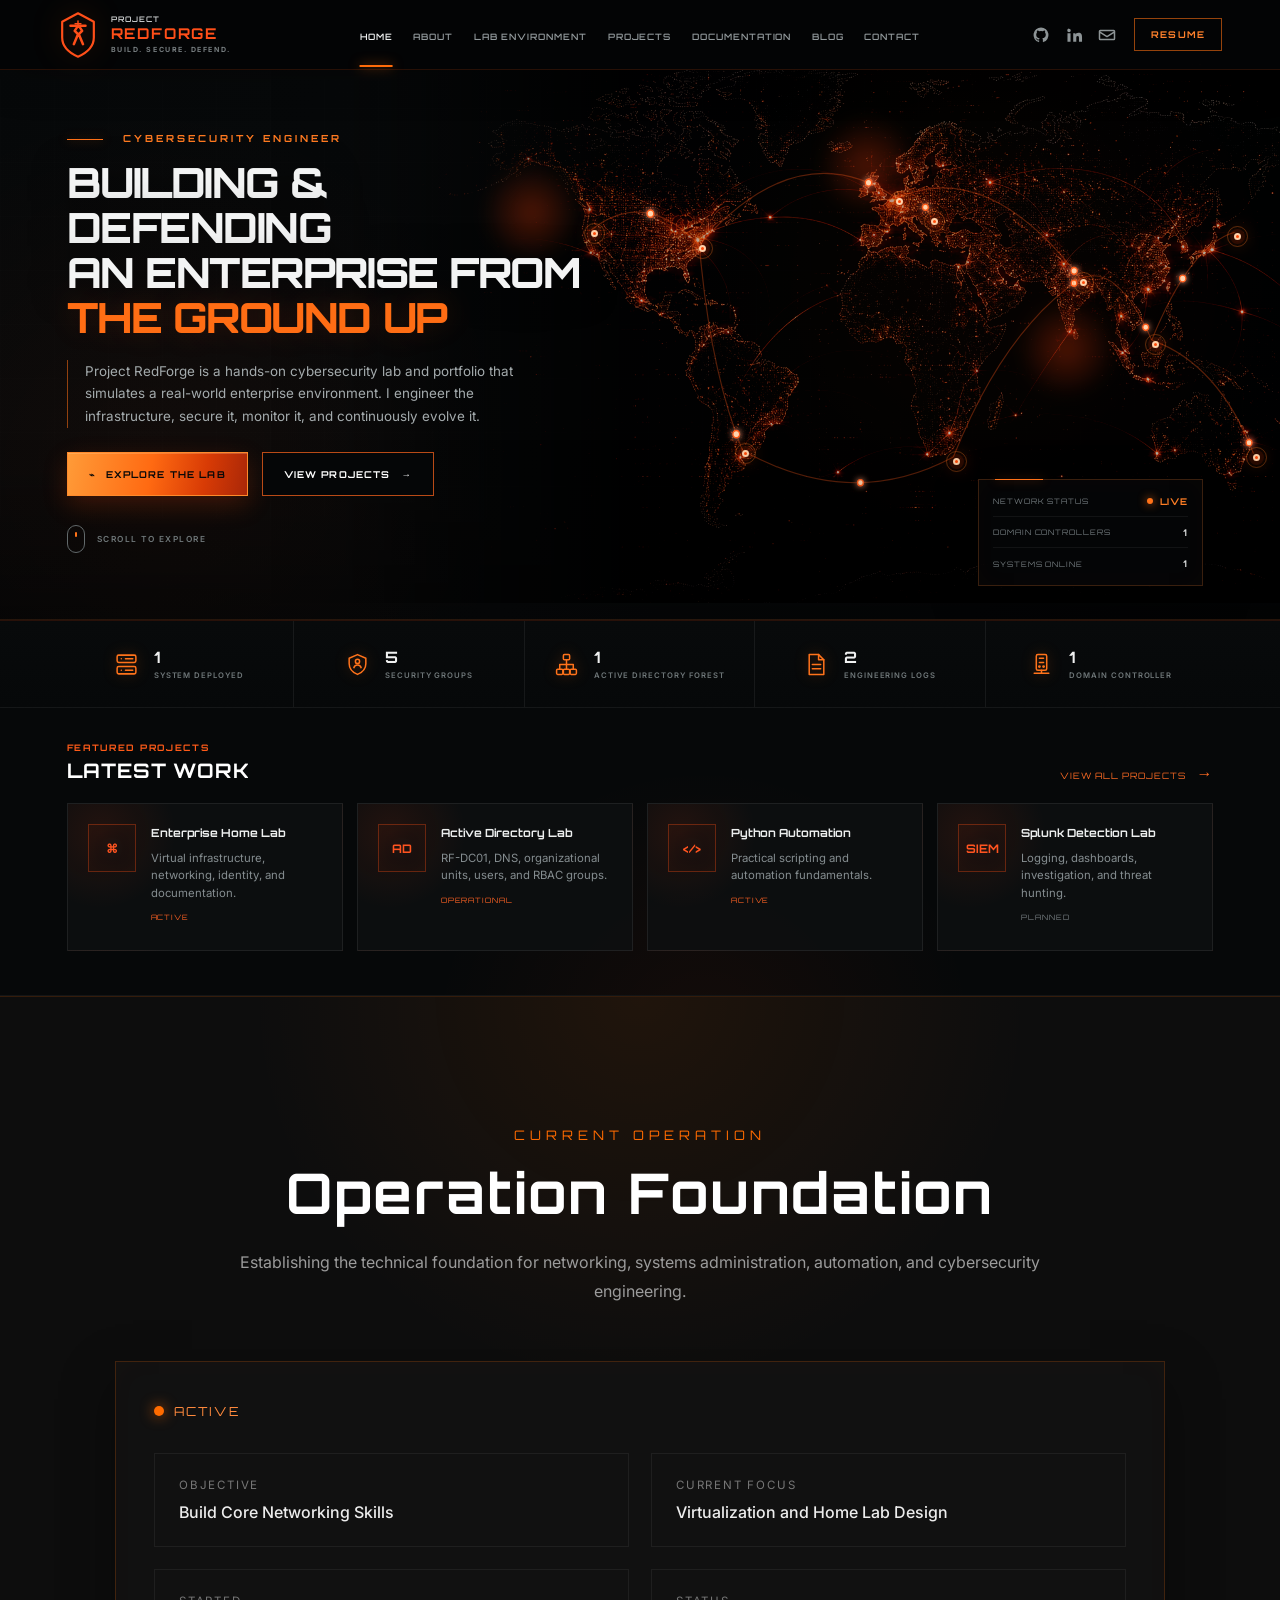
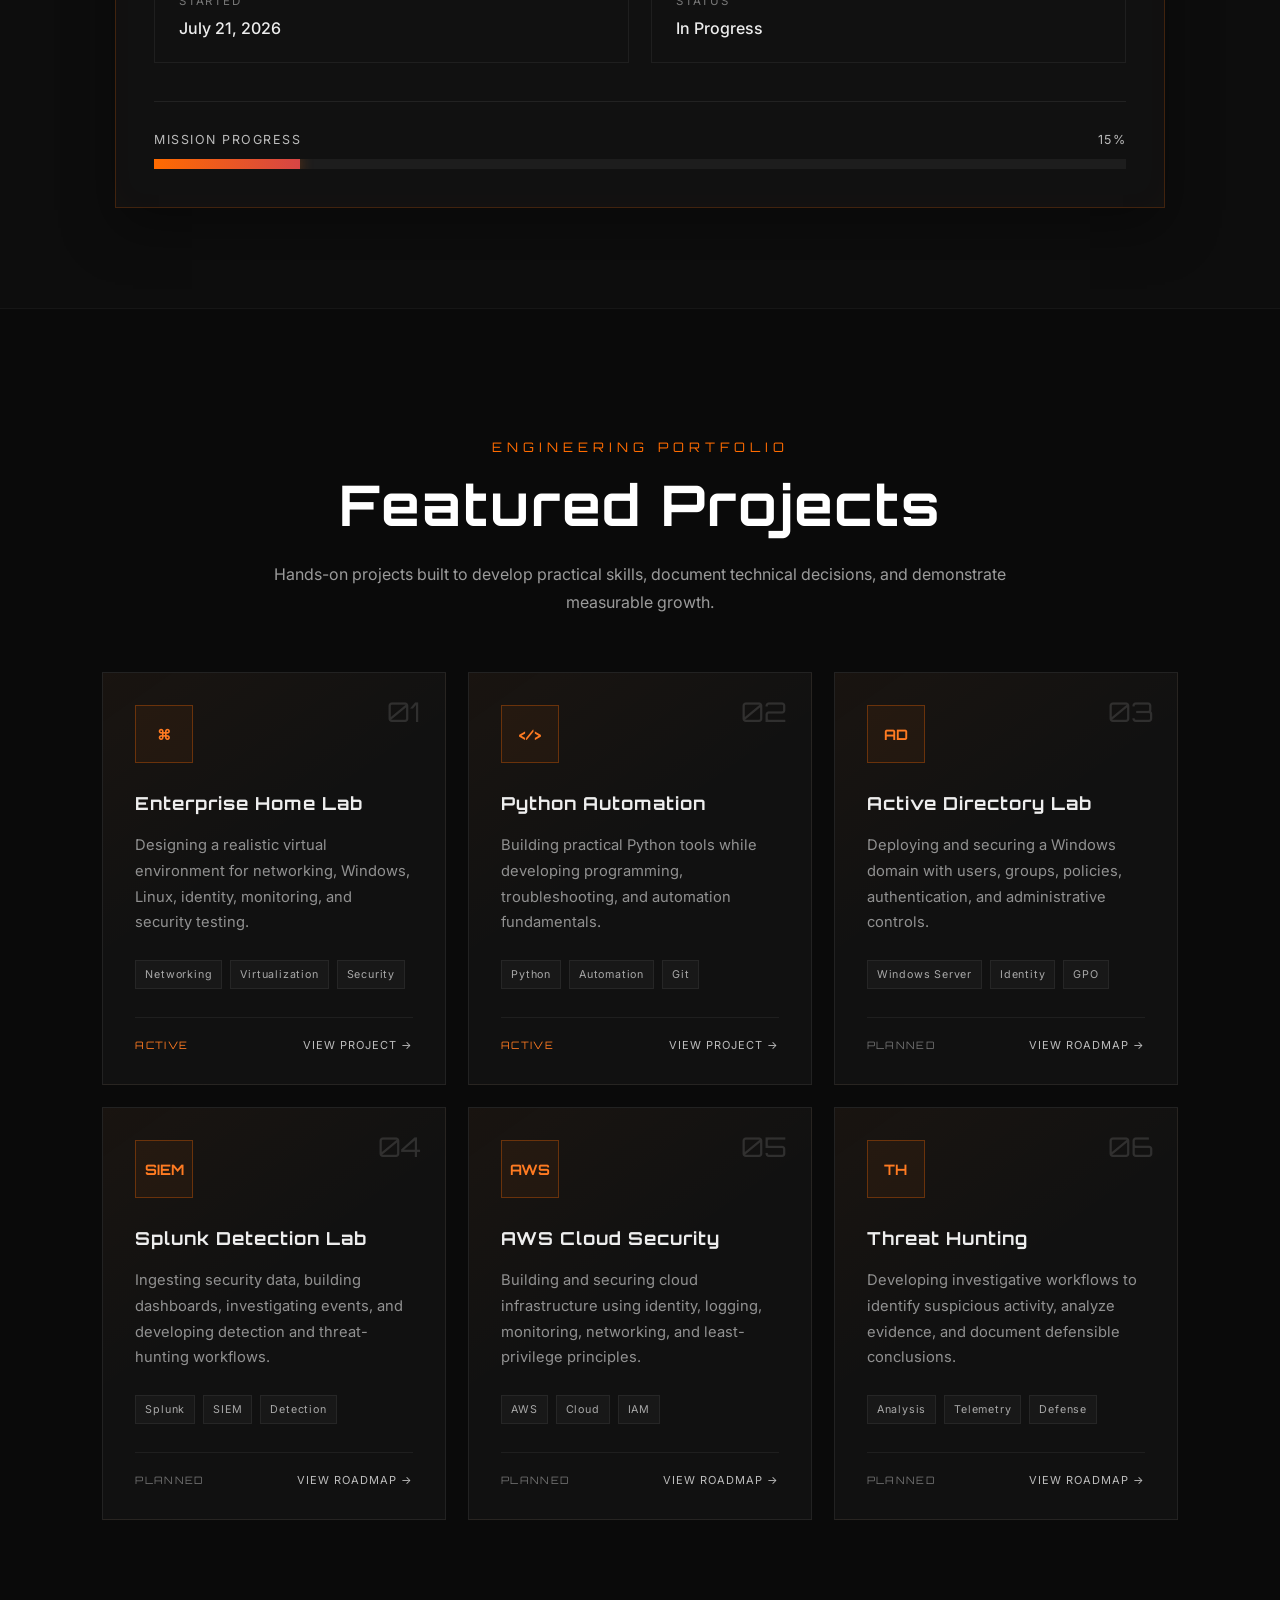
==== commit bce6d84b: "chore: preserve static RedForge site before Next.js migration" ====
--- a/index.html
+++ b/index.html
@@ -76,7 +76,7 @@
                 HOME
             </a>
 
-            <a href="#operator">
+            <a href="operator-profile.html">
                 ABOUT
             </a>
 
@@ -985,6 +985,7 @@
         <section
             class="operator-section"
             id="operator"
+            hidden
         >
 
             <div class="section-heading">
--- a/style.css
+++ b/style.css
@@ -2748,6 +2748,604 @@
 .home-page .node-nine { top: 37.3%; left: 92%; animation-delay: -1.6s; }
 .home-page .node-ten { top: 74.8%; left: 93.8%; animation-delay: -0.9s; }
 
+/* =========================================================
+   OPERATOR PROFILE PAGE
+   ========================================================= */
+
+.operator-profile-page {
+    min-height: 100vh;
+    background: #040607;
+}
+
+body.operator-profile-page .navbar {
+    height: 60px;
+    padding: 0 clamp(16px, 1.7vw, 26px);
+    display: grid;
+    grid-template-columns: minmax(150px, 1fr) auto minmax(150px, 1fr);
+    gap: clamp(16px, 2vw, 30px);
+    background: rgba(3, 5, 6, 0.94);
+    border-bottom-color: rgba(255, 75, 20, 0.16);
+}
+
+body.operator-profile-page .brand {
+    display: inline-flex;
+    justify-self: start;
+    gap: 8px;
+    font-size: inherit;
+    letter-spacing: normal;
+}
+
+body.operator-profile-page .brand span { color: inherit; }
+body.operator-profile-page .brand-copy {
+    min-width: 108px;
+    line-height: .92;
+}
+body.operator-profile-page .brand-copy small {
+    margin-bottom: 3px;
+    color: #d1d4d5;
+    font-size: 0.41rem;
+    letter-spacing: .17em;
+}
+body.operator-profile-page .brand-copy strong {
+    display: flex;
+    gap: 1px;
+    color: #f1f3f3;
+    font-size: 0.86rem;
+    letter-spacing: .075em;
+}
+body.operator-profile-page .brand-copy strong .brand-red { color: #f1f3f3; }
+body.operator-profile-page .brand-copy strong .brand-forge-word { color: #ff4f19; }
+body.operator-profile-page .brand-copy em {
+    margin-top: 4px;
+    color: #777e80;
+    font-size: 0.34rem;
+    letter-spacing: .16em;
+}
+
+body.operator-profile-page .brand-rf {
+    fill: #ff4a18;
+    stroke: none;
+    font-family: 'Orbitron', sans-serif;
+    font-size: 20px;
+    font-weight: 800;
+    letter-spacing: -2px;
+}
+
+body.operator-profile-page .nav-links {
+    justify-self: center;
+    margin: 0;
+    gap: clamp(15px, 1.65vw, 26px);
+}
+
+body.operator-profile-page .nav-links a {
+    padding: 22px 0 19px;
+    font-family: 'Orbitron', sans-serif;
+    font-size: 0.52rem;
+    font-weight: 600;
+    letter-spacing: 0.075em;
+}
+
+body.operator-profile-page .nav-links a::after { display: block; }
+body.operator-profile-page .nav-links a:nth-last-child(-n + 2) { display: block; }
+body.operator-profile-page .nav-actions { justify-self: end; gap: 18px; }
+body.operator-profile-page .social-links { gap: 14px; }
+body.operator-profile-page .social-links a { width: 13px; height: 13px; }
+body.operator-profile-page .resume-button {
+    min-width: 56px;
+    padding: 7px 11px;
+    font-size: .49rem;
+    text-align: center;
+}
+
+.profile-shell {
+    position: relative;
+    min-height: 100vh;
+    padding: 85px clamp(22px, 3.4vw, 54px) 25px;
+    overflow: hidden;
+    background:
+        radial-gradient(circle at 78% 18%, rgba(255, 60, 8, 0.055), transparent 29%),
+        linear-gradient(135deg, #060809, #030506 62%, #060707);
+}
+
+.profile-grid-overlay {
+    position: absolute;
+    inset: 60px 0 0;
+    opacity: 0.18;
+    pointer-events: none;
+    background-image:
+        linear-gradient(rgba(255,255,255,.025) 1px, transparent 1px),
+        linear-gradient(90deg, rgba(255,255,255,.025) 1px, transparent 1px);
+    background-size: 44px 44px;
+    mask-image: linear-gradient(to bottom, #000, transparent 88%);
+}
+
+.profile-breadcrumb {
+    position: relative;
+    z-index: 2;
+    max-width: 1720px;
+    margin: 0 auto 14px;
+    display: flex;
+    gap: 10px;
+    align-items: center;
+    color: #747b7e;
+    font-family: 'Orbitron', sans-serif;
+    font-size: .58rem;
+    letter-spacing: .1em;
+}
+
+.profile-breadcrumb a { color: #747b7e; text-decoration: none; }
+.profile-breadcrumb strong { color: #ff531b; font-weight: 600; }
+
+.profile-layout {
+    position: relative;
+    z-index: 2;
+    max-width: 1720px;
+    margin: 0 auto;
+    display: grid;
+    grid-template-columns: minmax(310px, 360px) minmax(0, 1fr);
+    gap: 28px;
+}
+
+.profile-identity-card,
+.profile-panel,
+.profile-philosophy {
+    border: 1px solid rgba(255, 83, 25, 0.24);
+    background:
+        linear-gradient(145deg, rgba(255, 71, 15, 0.025), transparent 34%),
+        rgba(5, 8, 9, 0.9);
+    box-shadow: 0 20px 55px rgba(0, 0, 0, .28);
+}
+
+.profile-identity-card {
+    min-height: 720px;
+    padding: 24px 28px;
+    text-align: center;
+}
+
+.profile-emblem {
+    width: 235px;
+    height: auto;
+    aspect-ratio: 192 / 177;
+    margin: 4px auto 22px;
+    overflow: visible;
+    background: transparent;
+    filter: drop-shadow(0 0 14px rgba(255, 64, 10, .16));
+}
+
+.profile-emblem img {
+    width: 100%;
+    height: 100%;
+    display: block;
+    object-fit: cover;
+    mix-blend-mode: screen;
+    -webkit-clip-path: polygon(
+        50% 7%,
+        80% 20%,
+        80% 54%,
+        78% 65%,
+        72% 76%,
+        64% 85%,
+        56% 92%,
+        50% 96%,
+        44% 92%,
+        36% 85%,
+        28% 76%,
+        22% 65%,
+        20% 54%,
+        20% 20%
+    );
+    clip-path: polygon(
+        50% 7%,
+        80% 20%,
+        80% 54%,
+        78% 65%,
+        72% 76%,
+        64% 85%,
+        56% 92%,
+        50% 96%,
+        44% 92%,
+        36% 85%,
+        28% 76%,
+        22% 65%,
+        20% 54%,
+        20% 20%
+    );
+}
+
+.profile-kicker,
+.profile-role,
+.profile-panel-heading,
+.profile-identity-list dt,
+.profile-philosophy p {
+    font-family: 'Orbitron', sans-serif;
+    letter-spacing: .11em;
+}
+
+.profile-kicker { color: #b6bbbd; font-size: .68rem; font-weight: 700; }
+.profile-identity-card h1 {
+    margin: 9px 0 8px;
+    color: #f0f2f2;
+    font-family: 'Orbitron', sans-serif;
+    font-size: 1.58rem;
+    letter-spacing: .04em;
+}
+
+.profile-role { color: #a0a6a8; font-size: .61rem; }
+.profile-online {
+    margin-top: 21px;
+    display: inline-flex;
+    align-items: center;
+    gap: 8px;
+    font-family: 'Orbitron', sans-serif;
+    font-size: .63rem;
+    font-weight: 700;
+}
+
+.profile-online span {
+    width: 7px;
+    height: 7px;
+    border-radius: 50%;
+    background: #ff4610;
+    box-shadow: 0 0 10px #ff4610;
+}
+
+.profile-rule { height: 1px; margin: 24px 0 20px; background: rgba(255,255,255,.09); }
+.profile-identity-list { display: grid; gap: 17px; text-align: left; }
+.profile-identity-list > div {
+    min-height: 49px;
+    padding: 5px 3px;
+    display: grid;
+    grid-template-columns: 38px minmax(0, 1fr);
+    grid-template-rows: auto auto;
+    column-gap: 13px;
+    align-items: center;
+}
+
+.profile-identity-icon {
+    grid-column: 1;
+    grid-row: 1 / 3;
+    width: 30px;
+    height: 30px;
+    display: grid;
+    place-items: center;
+    color: #ff4f18;
+    filter: drop-shadow(0 0 6px rgba(255, 72, 16, .18));
+}
+
+.profile-identity-icon svg {
+    width: 100%;
+    height: 100%;
+    fill: none;
+    stroke: currentColor;
+    stroke-width: 1.45;
+    stroke-linecap: round;
+    stroke-linejoin: round;
+}
+
+.profile-identity-list dt,
+.profile-identity-list dd { grid-column: 2; }
+.profile-identity-list dt { margin-bottom: 6px; color: #707779; font-size: .55rem; }
+.profile-identity-list dd { color: #e1e4e5; font-size: .79rem; font-weight: 600; line-height: 1.45; }
+.profile-green { color: #5bf172 !important; }
+
+.profile-main { min-width: 0; display: grid; gap: 14px; }
+
+.profile-hero {
+    position: relative;
+    min-height: 290px;
+    padding: 34px 28px;
+    overflow: hidden;
+    border-bottom: 1px solid rgba(255,255,255,.07);
+}
+
+.profile-map {
+    position: absolute;
+    inset: -10% -6% -16% 13%;
+    opacity: .72;
+    mix-blend-mode: screen;
+    mask-image: linear-gradient(90deg, transparent, #000 28%, #000);
+}
+
+.profile-map img {
+    width: 100%;
+    height: 100%;
+    object-fit: cover;
+    filter: brightness(.66) saturate(.9) contrast(1.12);
+}
+
+.profile-hero-copy { position: relative; z-index: 2; max-width: 470px; }
+.profile-hero-copy > p { margin-bottom: 14px; color: #ff5119; font-family: 'Orbitron', sans-serif; font-size: .68rem; font-weight: 700; letter-spacing: .12em; }
+.profile-hero-copy h2 { margin: 0 0 15px; font-family: 'Orbitron', sans-serif; font-size: clamp(1.9rem, 2.8vw, 2.65rem); line-height: 1.16; letter-spacing: -.025em; }
+.profile-hero-copy > span { display: block; max-width: 390px; color: #b2b7b9; font-size: .86rem; line-height: 1.7; }
+.profile-hero-copy blockquote { margin-top: 20px; padding-left: 20px; color: #949a9c; border-left: 2px solid #ff4d17; font-size: .83rem; line-height: 1.65; }
+
+.profile-panel { padding: 14px 18px 16px; }
+.profile-panel-heading {
+    display: flex;
+    justify-content: space-between;
+    align-items: center;
+    margin-bottom: 11px;
+    padding: 0 3px 10px;
+    border-bottom: 1px solid rgba(255,255,255,.07);
+    color: #ff531c;
+    font-size: .62rem;
+}
+.profile-panel-heading h3 { font: inherit; }
+
+.profile-data-grid {
+    display: grid;
+    grid-template-columns: repeat(3, minmax(0, 1fr));
+    gap: 9px;
+}
+
+.profile-data-grid article {
+    position: relative;
+    min-height: 65px;
+    padding: 10px 13px;
+    display: flex;
+    align-items: center;
+    gap: 12px;
+    overflow: hidden;
+    border: 1px solid rgba(255,255,255,.1);
+    background:
+        radial-gradient(
+            circle at 8% 50%,
+            rgba(255, 66, 10, .07),
+            transparent 31%
+        ),
+        repeating-linear-gradient(
+            135deg,
+            rgba(255,255,255,.014) 0,
+            rgba(255,255,255,.014) 1px,
+            transparent 1px,
+            transparent 7px
+        ),
+        linear-gradient(
+            105deg,
+            rgba(15,18,19,.94),
+            rgba(6,9,10,.86)
+        );
+    box-shadow:
+        inset 0 1px 0 rgba(255,255,255,.018),
+        inset 0 0 22px rgba(0,0,0,.28);
+}
+
+.profile-data-grid article::before {
+    content: "";
+    position: absolute;
+    inset: 0;
+    opacity: .22;
+    pointer-events: none;
+    background-image:
+        linear-gradient(rgba(255, 87, 27, .06) 1px, transparent 1px),
+        linear-gradient(90deg, rgba(255, 87, 27, .045) 1px, transparent 1px);
+    background-size: 18px 18px;
+    mask-image: linear-gradient(90deg, #000, transparent 74%);
+}
+
+.profile-data-grid article::after {
+    content: "";
+    position: absolute;
+    right: -1px;
+    bottom: -1px;
+    width: 22px;
+    height: 8px;
+    border-right: 1px solid rgba(255, 80, 20, .48);
+    border-bottom: 1px solid rgba(255, 80, 20, .48);
+    pointer-events: none;
+}
+
+.profile-data-grid article > * {
+    position: relative;
+    z-index: 1;
+}
+
+.profile-data-icon {
+    width: 29px;
+    height: 29px;
+    display: grid;
+    flex: 0 0 29px;
+    place-items: center;
+    color: #ff4e17;
+    filter: drop-shadow(0 0 6px rgba(255, 74, 17, .16));
+}
+
+.profile-data-icon svg {
+    width: 100%;
+    height: 100%;
+    fill: none;
+    stroke: currentColor;
+    stroke-width: 1.45;
+    stroke-linecap: round;
+    stroke-linejoin: round;
+}
+
+.profile-data-grid small,
+.profile-data-grid strong { display: block; }
+.profile-data-grid small { margin-bottom: 5px; color: #747b7e; font-size: .5rem; letter-spacing: .1em; }
+.profile-data-grid strong { color: #e6e8e9; font-size: .75rem; line-height: 1.35; }
+
+.profile-skill-grid { display: grid; grid-template-columns: repeat(7, minmax(0, 1fr)); gap: 9px; }
+.profile-skill-grid span {
+    position: relative;
+    min-height: 49px;
+    padding: 0 8px;
+    display: flex;
+    justify-content: center;
+    align-items: center;
+    gap: 8px;
+    overflow: hidden;
+    color: #d8dcdd;
+    border: 1px solid rgba(255,255,255,.1);
+    background:
+        radial-gradient(
+            circle at 12% 50%,
+            rgba(255, 67, 12, .048),
+            transparent 34%
+        ),
+        repeating-linear-gradient(
+            135deg,
+            rgba(255,255,255,.012) 0,
+            rgba(255,255,255,.012) 1px,
+            transparent 1px,
+            transparent 7px
+        ),
+        linear-gradient(
+            105deg,
+            rgba(13,16,17,.92),
+            rgba(6,9,10,.84)
+        );
+    box-shadow:
+        inset 0 1px 0 rgba(255,255,255,.016),
+        inset 0 0 17px rgba(0,0,0,.24);
+    font-size: .66rem;
+    text-align: center;
+}
+
+.profile-skill-grid span > svg {
+    position: relative;
+    z-index: 1;
+    width: 23px;
+    height: 23px;
+    flex: 0 0 23px;
+    overflow: visible;
+    fill: none;
+    color: #ff5019;
+    stroke: currentColor;
+    stroke-width: 1.35;
+    stroke-linecap: round;
+    stroke-linejoin: round;
+    filter: drop-shadow(0 0 5px rgba(255, 74, 17, .15));
+}
+
+.profile-skill-grid span > em {
+    position: relative;
+    z-index: 1;
+    font-style: normal;
+}
+
+.profile-skill-grid span::before {
+    content: "";
+    position: absolute;
+    inset: 0;
+    opacity: .16;
+    pointer-events: none;
+    background-image:
+        linear-gradient(rgba(255, 87, 27, .05) 1px, transparent 1px),
+        linear-gradient(90deg, rgba(255, 87, 27, .04) 1px, transparent 1px);
+    background-size: 16px 16px;
+    mask-image: linear-gradient(90deg, #000, transparent 78%);
+}
+
+.profile-skill-grid span::after {
+    content: "";
+    position: absolute;
+    right: -1px;
+    bottom: -1px;
+    width: 16px;
+    height: 6px;
+    border-right: 1px solid rgba(255, 80, 20, .36);
+    border-bottom: 1px solid rgba(255, 80, 20, .36);
+    pointer-events: none;
+}
+
+.profile-philosophy {
+    position: relative;
+    z-index: 2;
+    max-width: 1530px;
+    margin: 14px auto 0;
+    padding: 14px 18px;
+    display: grid;
+    grid-template-columns: 1.15fr 1.25fr .65fr;
+    gap: 18px;
+}
+
+.profile-philosophy > div { padding: 7px 22px; border-right: 1px solid rgba(255,255,255,.08); }
+.profile-philosophy > div:last-child { border-right: 0; }
+.profile-philosophy p { margin-bottom: 9px; color: #ff521a; font-size: .53rem; }
+.profile-philosophy strong { color: #b9bec0; font-size: .73rem; font-weight: 400; line-height: 1.65; }
+.profile-forge-philosophy {
+    display: grid;
+    grid-template-columns: 116px minmax(0, 1fr);
+    align-items: center;
+    gap: 14px;
+}
+
+.profile-forge-icon {
+    width: 112px;
+    height: 74px;
+    overflow: visible;
+    fill: none;
+    color: #ff4f18;
+    stroke: currentColor;
+    stroke-width: 1.7;
+    stroke-linecap: round;
+    stroke-linejoin: round;
+    filter: drop-shadow(0 0 7px rgba(255, 73, 16, .16));
+}
+
+.profile-mission {
+    display: grid;
+    place-items: center;
+    align-content: center;
+    text-align: center;
+    border: 1px solid rgba(255, 80, 20, .28) !important;
+    background:
+        radial-gradient(circle at 50% 120%, rgba(255, 73, 14, .065), transparent 50%),
+        rgba(7, 9, 10, .58);
+}
+
+.profile-mission strong { color: #eff1f1; font-family: 'Orbitron', sans-serif; font-size: .72rem; font-weight: 700; }
+
+.profile-mission-emblem {
+    width: 116px;
+    height: 34px;
+    margin-top: 3px;
+    overflow: visible;
+    fill: rgba(71, 77, 80, .22);
+    stroke: rgba(96, 103, 106, .35);
+    stroke-width: 1;
+    stroke-linecap: round;
+    stroke-linejoin: round;
+}
+
+@media (max-width: 1180px) {
+    body.operator-profile-page .navbar {
+        grid-template-columns: minmax(165px, 1fr) auto minmax(165px, 1fr);
+        padding: 0 16px;
+    }
+    body.operator-profile-page .social-links { display: flex; }
+    .profile-data-grid { grid-template-columns: repeat(2, minmax(0, 1fr)); }
+    .profile-skill-grid { grid-template-columns: repeat(4, minmax(0, 1fr)); }
+}
+
+@media (max-width: 880px) {
+    body.operator-profile-page .navbar { grid-template-columns: 1fr auto; }
+    .profile-layout { grid-template-columns: 1fr; }
+    .profile-identity-card { min-height: auto; }
+    .profile-identity-list { grid-template-columns: repeat(2, 1fr); }
+    .profile-philosophy { grid-template-columns: 1fr; }
+    .profile-philosophy > div { border-right: 0; border-bottom: 1px solid rgba(255,255,255,.08); }
+    .profile-forge-philosophy { grid-template-columns: 100px minmax(0, 1fr); }
+    .profile-forge-icon { width: 96px; }
+}
+
+@media (max-width: 600px) {
+    .profile-shell { padding: 86px 17px 25px; }
+    body.operator-profile-page .brand-copy small,
+    body.operator-profile-page .brand-copy em,
+    body.operator-profile-page .resume-button { display: none; }
+    .profile-emblem { width: 145px; height: auto; }
+    .profile-identity-list,
+    .profile-data-grid,
+    .profile-skill-grid { grid-template-columns: 1fr; }
+    .profile-hero { min-height: 340px; padding: 28px 14px; }
+    .profile-map { inset: 24% -50% -10% 8%; opacity: .42; }
+    .profile-philosophy { padding: 10px; }
+    .profile-forge-philosophy { grid-template-columns: 1fr; }
+    .profile-forge-icon { margin: 0 auto; }
+}
+
 .home-page .network-routes {
     position: absolute;
     inset: 0;
@@ -2763,6 +3361,337 @@
     stroke: rgba(255, 88, 25, 0.34);
     stroke-width: 1.15;
     vector-effect: non-scaling-stroke;
+}
+
+/* =========================================================
+   ENTERPRISE HOME LAB CONSOLE
+   ========================================================= */
+
+.lab-page {
+    min-height: 100vh;
+    background: #030506;
+}
+
+.lab-page .navbar {
+    height: 72px;
+    padding: 0 clamp(22px, 2.5vw, 42px);
+    display: grid;
+    grid-template-columns: minmax(220px, 1fr) auto minmax(220px, 1fr);
+    gap: clamp(18px, 2vw, 34px);
+    background: rgba(2, 4, 5, .96);
+    border-bottom-color: rgba(255, 80, 20, .18);
+}
+
+.lab-page .brand { justify-self: start; }
+.lab-page .brand-copy { line-height: .94; }
+.lab-page .brand-copy small { display: block; margin-bottom: 4px; color: #d5d8d9; font-size: .5rem; letter-spacing: .18em; }
+.lab-page .brand-copy strong { display: flex; gap: 2px; font-size: 1.05rem; letter-spacing: .08em; }
+.lab-page .brand-copy .brand-red { color: #f3f4f4; }
+.lab-page .brand-copy .brand-forge-word { color: #ff5018; }
+.lab-page .brand-copy em { display: block; margin-top: 5px; color: #858b8d; font-size: .4rem; font-style: normal; letter-spacing: .17em; }
+.lab-page .nav-links { justify-self: center; margin: 0; gap: clamp(17px, 1.65vw, 28px); }
+.lab-page .nav-links a { padding: 27px 0 24px; font-family: 'Orbitron', sans-serif; font-size: .53rem; font-weight: 600; letter-spacing: .07em; }
+.lab-page .nav-links a:nth-last-child(-n + 2) { display: block; }
+.lab-page .nav-actions { justify-self: end; gap: 20px; }
+.lab-page .social-links { display: flex; gap: 15px; }
+.lab-page .social-links a { width: 15px; height: 15px; }
+.lab-page .resume-button { min-width: 72px; padding: 10px 15px; font-size: .55rem; text-align: center; }
+
+.lab-page .project-page {
+    max-width: none;
+    padding: 102px clamp(20px, 2.5vw, 42px) 80px;
+    background:
+        radial-gradient(circle at 73% 17%, rgba(255, 69, 12, .045), transparent 30%),
+        linear-gradient(135deg, #050809, #020405 66%, #060707);
+}
+
+.lab-page .project-page > .project-page-hero,
+.lab-page .project-page > .project-overview {
+    display: none;
+}
+
+.lab-console {
+    max-width: 1780px;
+    margin: 0 auto 68px;
+}
+
+.lab-console-header {
+    min-height: 158px;
+    padding: 0 5px 24px;
+    display: flex;
+    justify-content: space-between;
+    align-items: end;
+    gap: 28px;
+}
+
+.lab-console-header p {
+    margin-bottom: 8px;
+    color: #ff521a;
+    font-family: 'Orbitron', sans-serif;
+    font-size: .72rem;
+    font-weight: 700;
+    letter-spacing: .08em;
+}
+
+.lab-console-header h1 {
+    margin: 0 0 9px;
+    color: #f2f3f3;
+    font-family: 'Orbitron', sans-serif;
+    font-size: clamp(2rem, 3vw, 3rem);
+    line-height: 1;
+    letter-spacing: -.025em;
+}
+
+.lab-console-header > div:first-child > span {
+    display: block;
+    max-width: 580px;
+    color: #c0c4c5;
+    font-size: .9rem;
+    line-height: 1.55;
+}
+
+.lab-console-controls {
+    display: flex;
+    gap: 18px;
+}
+
+.lab-console-controls button {
+    min-width: 235px;
+    padding: 14px 17px;
+    display: flex;
+    justify-content: space-between;
+    gap: 14px;
+    color: #e3e5e5;
+    border: 1px solid rgba(255, 78, 18, .64);
+    background: rgba(5, 7, 8, .82);
+    font-family: 'Orbitron', sans-serif;
+    font-size: .64rem;
+    letter-spacing: .05em;
+}
+
+.lab-console-controls button:first-letter { color: #ff521a; }
+
+.lab-console-grid {
+    display: grid;
+    grid-template-columns: minmax(0, 1fr) 390px;
+    gap: 28px;
+    align-items: stretch;
+}
+
+.lab-topology {
+    min-width: 0;
+    overflow: hidden;
+    border: 1px solid rgba(255, 255, 255, .13);
+    border-radius: 5px;
+    background:
+        linear-gradient(rgba(255,255,255,.025) 1px, transparent 1px),
+        linear-gradient(90deg, rgba(255,255,255,.025) 1px, transparent 1px),
+        radial-gradient(circle at 50% 30%, rgba(255, 76, 17, .045), transparent 38%),
+        rgba(5, 8, 9, .92);
+    background-size: 32px 32px, 32px 32px, auto, auto;
+}
+
+.lab-legend {
+    width: max-content;
+    margin: 22px;
+    padding: 13px 17px;
+    display: grid;
+    gap: 9px;
+    border: 1px solid rgba(255,255,255,.12);
+    background: rgba(4, 7, 8, .9);
+    font-family: 'Orbitron', sans-serif;
+    font-size: .55rem;
+}
+
+.lab-legend span { display: flex; align-items: center; gap: 10px; }
+.lab-legend i { width: 28px; height: 2px; background: #ff5a17; }
+.lab-legend .identity { background: #48bff2; }
+.lab-legend .monitoring { background: #efc72e; }
+.lab-legend .management { background: #55d76d; }
+
+.topology-stage {
+    position: relative;
+    min-height: 555px;
+    margin-top: -94px;
+}
+
+.topology-lines { position: absolute; inset: 0; }
+.topology-lines .line { position: absolute; display: block; background: #42baf0; box-shadow: 0 0 7px rgba(66,186,240,.3); }
+.topology-lines .trunk { left: 50%; top: 19%; width: 1px; height: 48%; background: #ff5817; }
+.topology-lines .branch { top: 67%; height: 1px; }
+.topology-lines .branch::after { content: ""; position: absolute; top: 0; width: 1px; height: 42px; background: inherit; }
+.topology-lines .branch-a { left: 14%; width: 36%; }
+.topology-lines .branch-a::after { left: 0; }
+.topology-lines .branch-b { left: 31%; width: 19%; }
+.topology-lines .branch-b::after { left: 0; }
+.topology-lines .branch-c { left: 50%; width: 19%; }
+.topology-lines .branch-c::after { right: 0; }
+.topology-lines .branch-d { left: 50%; width: 36%; }
+.topology-lines .branch-d::after { right: 0; }
+
+.topology-node {
+    position: absolute;
+    width: 155px;
+    min-height: 84px;
+    padding: 13px 10px;
+    display: grid;
+    place-items: center;
+    align-content: center;
+    gap: 4px;
+    border: 1px solid rgba(206, 218, 221, .4);
+    border-radius: 7px;
+    background: linear-gradient(145deg, rgba(255,255,255,.04), rgba(4,7,8,.96));
+    box-shadow: 0 12px 30px rgba(0,0,0,.3), inset 0 1px rgba(255,255,255,.03);
+    text-align: center;
+}
+
+.topology-node b { color: #ff5319; font-size: 1.45rem; line-height: 1; }
+.topology-node strong { color: #edf0f0; font-family: 'Orbitron', sans-serif; font-size: .61rem; line-height: 1.35; }
+.topology-node small { color: #7e8688; font-size: .53rem; letter-spacing: .08em; }
+.topology-internet { left: 50%; top: 1%; transform: translateX(-50%); border-radius: 40px; }
+.topology-core { left: 50%; top: 27%; transform: translateX(-50%); }
+.topology-ad { left: 14%; top: 75%; transform: translateX(-50%); }
+.topology-windows { left: 31%; top: 75%; transform: translateX(-50%); }
+.topology-linux { left: 69%; top: 75%; transform: translateX(-50%); }
+.topology-splunk { left: 86%; top: 75%; transform: translateX(-50%); }
+
+.lab-purpose-strip {
+    display: grid;
+    grid-template-columns: 1.15fr 1.35fr .85fr .65fr;
+    border-top: 1px solid rgba(255,255,255,.11);
+    background: rgba(3, 6, 7, .94);
+}
+
+.lab-purpose-strip div { min-height: 92px; padding: 19px 22px; border-right: 1px solid rgba(255,255,255,.09); }
+.lab-purpose-strip div:last-child { border-right: 0; }
+.lab-purpose-strip small { display: block; margin-bottom: 9px; color: #ff531a; font-family: 'Orbitron', sans-serif; font-size: .53rem; letter-spacing: .07em; }
+.lab-purpose-strip strong { color: #bdc2c3; font-size: .68rem; font-weight: 400; line-height: 1.55; }
+
+.lab-sidebar { display: grid; grid-template-rows: auto auto auto 1fr; gap: 0; border: 1px solid rgba(255,255,255,.12); border-radius: 5px; background: rgba(4,7,8,.9); }
+.lab-sidebar > section { padding: 20px 25px; border-bottom: 1px solid rgba(255,255,255,.11); }
+.lab-sidebar > section:last-child { border-bottom: 0; }
+.lab-sidebar h2 { margin-bottom: 18px; color: #b8bdbe; font-family: 'Orbitron', sans-serif; font-size: .72rem; font-weight: 500; letter-spacing: .06em; }
+.lab-sidebar dl { display: grid; gap: 14px; }
+.lab-sidebar dl div { display: flex; justify-content: space-between; gap: 15px; }
+.lab-sidebar dt { color: #8e9597; font-family: 'Orbitron', sans-serif; font-size: .57rem; letter-spacing: .05em; }
+.lab-sidebar dd { color: #55e36d; font-family: 'Orbitron', sans-serif; font-size: .58rem; }
+.lab-sidebar ul { display: grid; gap: 13px; list-style: none; }
+.lab-sidebar li { position: relative; padding-left: 19px; color: #b8bdbe; font-size: .7rem; }
+.lab-sidebar li::before { content: "◇"; position: absolute; left: 0; color: #ff5118; }
+.lab-quick-actions {
+    display: grid;
+    grid-template-columns: repeat(2, minmax(0, 1fr));
+    gap: 13px 15px;
+}
+.lab-quick-actions a {
+    position: relative;
+    padding-left: 20px;
+    color: #aeb4b6;
+    font-family: 'Orbitron', sans-serif;
+    font-size: .52rem;
+    line-height: 1.45;
+    text-decoration: none;
+}
+.lab-quick-actions a::before {
+    content: "◉";
+    position: absolute;
+    left: 0;
+    color: #ff5218;
+}
+.lab-quick-actions a:hover,
+.lab-quick-actions a:focus-visible { color: #fff; }
+.lab-sidebar .lab-mission { display: grid; place-items: center; align-content: center; text-align: center; background: radial-gradient(circle at 50% 100%, rgba(255,70,12,.07), transparent 60%); }
+.lab-mission small { color: #ff5219; font-family: 'Orbitron', sans-serif; font-size: .58rem; }
+.lab-mission strong { margin: 13px 0 7px; color: #f0f2f2; font-family: 'Orbitron', sans-serif; font-size: .9rem; }
+.lab-mission p { color: #9da3a5; font-size: .68rem; line-height: 1.55; }
+.lab-mission div { margin-top: 15px; color: rgba(122,128,130,.34); font-size: 2rem; }
+
+.lab-legacy-architecture { display: none; }
+
+.lab-page [id] { scroll-margin-top: 92px; }
+
+.lab-page.lab-list-view .topology-lines { display: none; }
+.lab-page.lab-list-view .topology-stage {
+    min-height: 465px;
+    padding: 88px 28px 28px;
+    display: grid;
+    grid-template-columns: repeat(3, minmax(0, 1fr));
+    gap: 16px;
+    align-content: center;
+}
+.lab-page.lab-list-view .topology-node {
+    position: static;
+    width: auto;
+    min-height: 112px;
+    transform: none;
+}
+.lab-page.lab-high-contrast .lab-topology,
+.lab-page.lab-high-contrast .lab-sidebar {
+    background-color: #000;
+    border-color: rgba(255, 87, 24, .45);
+}
+.lab-page.lab-high-contrast .topology-node {
+    border-color: rgba(255, 112, 57, .58);
+    background: #050505;
+}
+.lab-console-controls button:hover,
+.lab-console-controls button:focus-visible,
+.lab-console-controls button[aria-pressed="true"] {
+    color: #fff;
+    border-color: #ff581c;
+    background: rgba(255, 74, 14, .07);
+    box-shadow: inset 0 0 18px rgba(255, 65, 8, .045);
+}
+
+.sr-only {
+    position: absolute;
+    width: 1px;
+    height: 1px;
+    padding: 0;
+    margin: -1px;
+    overflow: hidden;
+    clip: rect(0, 0, 0, 0);
+    white-space: nowrap;
+    border: 0;
+}
+
+@media (max-width: 1180px) {
+    .lab-page .navbar { grid-template-columns: minmax(170px, 1fr) auto minmax(170px, 1fr); }
+    .lab-console-grid { grid-template-columns: 1fr; }
+    .lab-sidebar { grid-template-columns: repeat(2, 1fr); grid-template-rows: auto auto; }
+    .lab-sidebar > section { border-right: 1px solid rgba(255,255,255,.11); border-bottom: 0; }
+    .lab-sidebar > section:nth-child(2n) { border-right: 0; }
+    .lab-sidebar > section:nth-child(-n + 2) { border-bottom: 1px solid rgba(255,255,255,.11); }
+}
+
+@media (max-width: 880px) {
+    .lab-page .navbar { grid-template-columns: 1fr auto; }
+    .lab-console-header { align-items: start; flex-direction: column; }
+    .lab-console-controls { width: 100%; }
+    .lab-console-controls button { min-width: 0; flex: 1; }
+    .lab-purpose-strip { grid-template-columns: repeat(2, 1fr); }
+    .lab-purpose-strip div:nth-child(2) { border-right: 0; }
+    .lab-sidebar { grid-template-columns: 1fr; grid-template-rows: auto; }
+    .lab-sidebar > section { border-right: 0; border-bottom: 1px solid rgba(255,255,255,.11); }
+    .lab-page.lab-list-view .topology-stage { grid-template-columns: repeat(2, minmax(0, 1fr)); }
+}
+
+@media (max-width: 650px) {
+    .lab-page .project-page { padding: 90px 14px 60px; }
+    .lab-console-controls { flex-direction: column; }
+    .topology-stage { min-height: 700px; margin-top: 0; }
+    .topology-lines { display: none; }
+    .topology-node { width: calc(50% - 22px); transform: none; }
+    .topology-internet { left: 11px; top: 20px; }
+    .topology-core { left: auto; right: 11px; top: 20px; }
+    .topology-ad { left: 11px; top: 245px; }
+    .topology-windows { left: auto; right: 11px; top: 245px; }
+    .topology-linux { left: 11px; top: 470px; }
+    .topology-splunk { left: auto; right: 11px; top: 470px; }
+    .lab-page.lab-list-view .topology-stage { min-height: auto; padding: 22px 11px; }
+    .lab-page.lab-list-view .topology-node { width: auto; }
+    .lab-purpose-strip { grid-template-columns: 1fr; }
+    .lab-purpose-strip div { border-right: 0; border-bottom: 1px solid rgba(255,255,255,.09); }
 }
 
 .home-page .route-signal {
